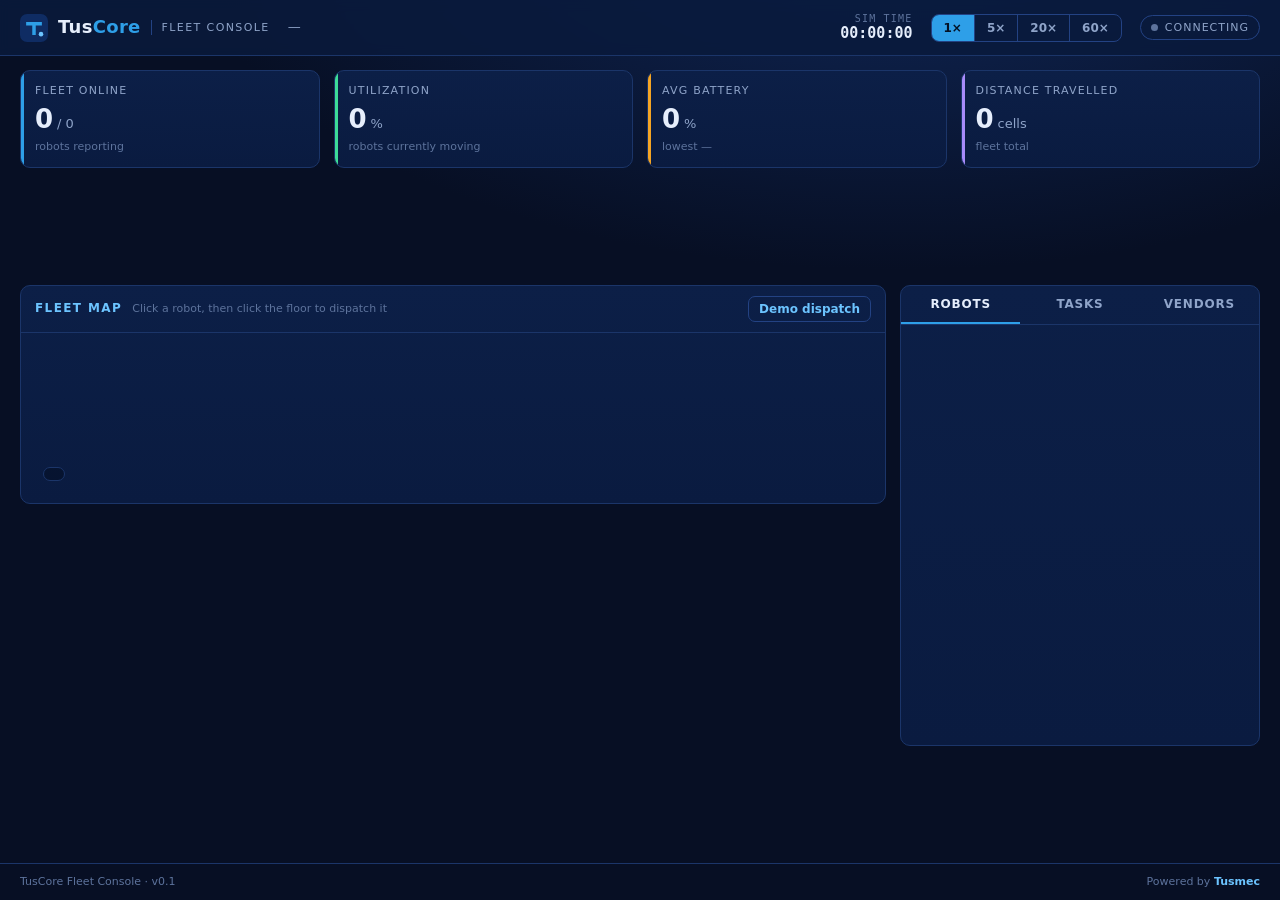
==== frontend/index.html @ b46011aa "Phase 1: grid sim, A* planner, FastAPI backend, TusCore Fleet Console" ====
<!doctype html>
<html lang="en">
<head>
<meta charset="utf-8">
<meta name="viewport" content="width=device-width, initial-scale=1">
<title>TusCore Fleet Console</title>
<style>
:root{
  --bg:#070f24; --navy:#0A1A3C; --s1:#0c1f47; --s2:#112a5c; --line:#1b3569; --line2:#234283;
  --cyan:#2E9FE8; --cyan2:#6cc4ff; --text:#e6eefc; --muted:#8fa4c9; --dim:#5d739c;
  --ok:#3ddc97; --warn:#f5a524; --bad:#ff5d6c;
}
*{box-sizing:border-box;margin:0}
html,body{height:100%}
body{background:radial-gradient(1200px 600px at 70% -10%,#10285a 0%,var(--bg) 60%);color:var(--text);
  font:13px/1.45 Inter,"Segoe UI",system-ui,sans-serif;display:flex;flex-direction:column;min-height:100vh}
.mono{font-family:ui-monospace,Consolas,monospace}
/* top bar */
header{flex:none;display:flex;align-items:center;gap:18px;padding:0 20px;height:56px;border-bottom:1px solid var(--line);background:rgba(10,26,60,.85);backdrop-filter:blur(6px)}
.brand{display:flex;align-items:center;gap:10px}
.brand svg{width:28px;height:28px}
.brand b{font-size:18px;letter-spacing:.3px;font-weight:800}.brand b i{font-style:normal;color:var(--cyan)}
.brand small{color:var(--muted);font-size:11px;letter-spacing:1.4px;text-transform:uppercase;padding-left:10px;border-left:1px solid var(--line2)}
.site{color:var(--muted)}.site b{color:var(--text);font-weight:600}
.spacer{flex:1}
.pill{display:flex;align-items:center;gap:7px;padding:4px 10px;border:1px solid var(--line2);border-radius:99px;font-size:11px;letter-spacing:1px;text-transform:uppercase;color:var(--muted)}
.pill .d{width:7px;height:7px;border-radius:50%;background:var(--dim)}
.pill.live{color:var(--ok);border-color:#1d6b4d}.pill.live .d{background:var(--ok);box-shadow:0 0 8px var(--ok);animation:pulse 1.6s infinite}
@keyframes pulse{50%{opacity:.35}}
.clock{font-variant-numeric:tabular-nums;font-size:15px;font-weight:600}
.clock{line-height:1.15}.clock small{display:block;color:var(--dim);font-size:10px;letter-spacing:1.2px;text-transform:uppercase;font-weight:500;text-align:right}
.seg{display:flex;border:1px solid var(--line2);border-radius:8px;overflow:hidden}
.seg button{background:transparent;color:var(--muted);border:0;padding:6px 12px;font-weight:600;font-size:12px;font-family:inherit;cursor:pointer;border-right:1px solid var(--line2)}
.seg button:last-child{border:0}.seg button.on{background:var(--cyan);color:#041225}
.seg button:hover:not(.on){color:var(--text);background:var(--s2)}
/* layout */
.page{flex:1;display:grid;grid-template-columns:minmax(0,1fr) 360px;gap:14px;padding:14px 20px;align-items:start}
.kpis{grid-column:1/-1;display:grid;grid-template-columns:repeat(4,1fr);gap:14px}
.kpi{background:linear-gradient(180deg,var(--s1),#0a1b40);border:1px solid var(--line);border-radius:10px;padding:12px 14px;position:relative;overflow:hidden}
.kpi::before{content:"";position:absolute;left:0;top:0;bottom:0;width:3px;background:var(--c,var(--cyan))}
.kpi label{display:block;color:var(--muted);font-size:11px;letter-spacing:1.2px;text-transform:uppercase}
.kpi .v{font-size:26px;font-weight:700;margin-top:2px;font-variant-numeric:tabular-nums}
.kpi .v small{font-size:13px;color:var(--muted);font-weight:500;margin-left:4px}
.kpi .sub{color:var(--dim);font-size:11px}
.card{background:linear-gradient(180deg,var(--s1),#0a1b40);border:1px solid var(--line);border-radius:10px}
.card>.hd{display:flex;align-items:center;gap:10px;padding:10px 14px;border-bottom:1px solid var(--line)}
.card>.hd h2{font-size:12px;letter-spacing:1.4px;text-transform:uppercase;color:var(--cyan2);font-weight:700}
.card>.hd .hint{color:var(--dim);font-size:11px}
.btn{background:transparent;color:var(--cyan2);border:1px solid var(--line2);border-radius:7px;padding:5px 10px;font-weight:600;font-size:12px;font-family:inherit;cursor:pointer}
.btn:hover{background:var(--s2);border-color:var(--cyan)}
#mapwrap{position:relative;padding:10px}
canvas{display:block;margin:0 auto;border-radius:6px;cursor:crosshair}
#tip{position:absolute;pointer-events:none;background:#06122d;border:1px solid var(--line2);border-radius:6px;padding:6px 9px;font-size:12px;display:none;z-index:5;white-space:nowrap}
.legend{position:absolute;left:22px;bottom:22px;display:flex;gap:14px;background:rgba(6,18,45,.82);border:1px solid var(--line);border-radius:8px;padding:6px 10px;font-size:11px;color:var(--muted)}
.legend span{display:flex;align-items:center;gap:6px}.legend i{width:9px;height:9px;border-radius:50%}
/* side */
.tabs{display:flex;border-bottom:1px solid var(--line)}
.tabs button{flex:1;background:none;border:0;color:var(--muted);padding:11px 0;font-weight:600;font-size:12px;font-family:inherit;letter-spacing:.8px;text-transform:uppercase;cursor:pointer;border-bottom:2px solid transparent}
.tabs button.on{color:var(--text);border-color:var(--cyan)}
.panel{padding:12px;max-height:calc(100vh - 290px);min-height:420px;overflow:auto}
.rob{display:flex;align-items:center;gap:10px;padding:8px;border-radius:8px;cursor:pointer;border:1px solid transparent}
.rob:hover{background:var(--s2)}.rob.sel{background:var(--s2);border-color:var(--cyan)}
.rob .ic{width:26px;height:26px;border-radius:7px;display:grid;place-items:center;flex:none}
.rob .nm{font-weight:600;font-size:12.5px}.rob .meta{color:var(--dim);font-size:11px}
.rob .r{margin-left:auto;text-align:right;min-width:70px}
.chip{display:inline-block;padding:1px 7px;border-radius:99px;font-size:10px;letter-spacing:.8px;text-transform:uppercase;font-weight:700}
.chip.idle{background:#16315f;color:var(--muted)}.chip.moving{background:#0f4a6e;color:var(--cyan2)}
.chip.charging{background:#14503a;color:var(--ok)}.chip.fault{background:#5a1c27;color:var(--bad)}
.bat{height:4px;background:#091630;border-radius:3px;margin-top:5px;overflow:hidden}.bat i{display:block;height:100%}
.grp{color:var(--dim);font-size:10.5px;letter-spacing:1.4px;text-transform:uppercase;margin:12px 4px 4px}
.detail{background:#08183a;border:1px solid var(--line2);border-radius:9px;padding:12px;margin-bottom:10px}
.detail h3{font-size:15px;display:flex;align-items:center;gap:8px}
.kv{display:flex;justify-content:space-between;padding:4px 0;border-bottom:1px dashed var(--line)}.kv:last-child{border:0}
.kv b{color:var(--muted);font-weight:500}
.vend{padding:12px;border:1px solid var(--line);border-radius:9px;margin-bottom:10px;background:#08183a}
.vend .top{display:flex;align-items:center;gap:10px}.vend .top b{font-size:13.5px}
.on-dot{margin-left:auto;display:flex;align-items:center;gap:6px;color:var(--ok);font-size:11px;text-transform:uppercase;letter-spacing:.8px}
.on-dot i{width:7px;height:7px;border-radius:50%;background:var(--ok);box-shadow:0 0 7px var(--ok)}
.empty{text-align:center;color:var(--muted);padding:44px 16px}
.empty b{display:block;color:var(--text);font-size:14px;margin-bottom:6px}
.badge{font-size:10px;border:1px solid var(--line2);border-radius:5px;padding:1px 6px;color:var(--cyan2);letter-spacing:.8px}
footer{display:flex;justify-content:space-between;padding:10px 20px;color:var(--dim);font-size:11px;border-top:1px solid var(--line)}
footer b{color:var(--cyan2);font-weight:600}
@media(max-width:1100px){.page{grid-template-columns:1fr}.kpis{grid-template-columns:repeat(2,1fr)}.panel{max-height:none}}
</style>
</head>
<body>
<header>
  <div class="brand">
    <svg viewBox="0 0 32 32"><rect width="32" height="32" rx="8" fill="#0f2c63"/><path d="M7 9h18v4h-7v11h-4V13H7z" fill="#2E9FE8"/><circle cx="24" cy="23" r="2.6" fill="#6cc4ff"/></svg>
    <b>Tus<i>Core</i></b><small>Fleet Console</small>
  </div>
  <div class="site" id="site">—</div>
  <div class="spacer"></div>
  <div class="clock mono"><small>Sim time</small><span id="clock">00:00:00</span></div>
  <div class="seg" id="speed"><button data-s="1" class="on">1×</button><button data-s="5">5×</button><button data-s="20">20×</button><button data-s="60">60×</button></div>
  <div class="pill" id="live"><span class="d"></span><span id="livetxt">Connecting</span></div>
</header>

<div class="page">
  <div class="kpis">
    <div class="kpi"><label>Fleet online</label><div class="v" id="k_online">0<small>/ 0</small></div><div class="sub">robots reporting</div></div>
    <div class="kpi" style="--c:var(--ok)"><label>Utilization</label><div class="v" id="k_util">0<small>%</small></div><div class="sub">robots currently moving</div></div>
    <div class="kpi" style="--c:var(--warn)"><label>Avg battery</label><div class="v" id="k_bat">0<small>%</small></div><div class="sub" id="k_batsub">lowest —</div></div>
    <div class="kpi" style="--c:#a78bfa"><label>Distance travelled</label><div class="v" id="k_dist">0<small>cells</small></div><div class="sub">fleet total</div></div>
  </div>

  <div class="card">
    <div class="hd"><h2>Fleet map</h2><span class="hint" id="hint">Click a robot, then click the floor to dispatch it</span><span class="spacer"></span>
      <button class="btn" id="randBtn">Demo dispatch</button></div>
    <div id="mapwrap"><canvas id="map"></canvas><div id="tip"></div><div class="legend" id="legend"></div></div>
  </div>

  <div class="card" style="overflow:hidden">
    <div class="tabs" id="tabs"><button data-t="robots" class="on">Robots</button><button data-t="tasks">Tasks</button><button data-t="vendors">Vendors</button></div>
    <div class="panel" id="panel"></div>
  </div>
</div>
<footer><span>TusCore Fleet Console · v0.1</span><span>Powered by <b>Tusmec</b></span></footer>

<script>
let MAP=null,SNAP=null,sel=null,hover=null,tab='robots',cell=16,dpr=1;
const disp={};                       // smoothed display positions
const $=id=>document.getElementById(id);
const cv=$('map'),ctx=cv.getContext('2d');
let floor=document.createElement('canvas');

const GLYPH={ // small icon per robot type (used in lists)
  tote_amr:'<svg width="16" height="16" viewBox="0 0 16 16"><rect x="3" y="5" width="10" height="7" rx="1.5" fill="none" stroke="#fff" stroke-width="1.5"/><path d="M3 8h10" stroke="#fff"/></svg>',
  scissor_lift:'<svg width="16" height="16" viewBox="0 0 16 16"><path d="M3 13h10M4 11l8-5M12 11L4 6M3 4h10" stroke="#fff" stroke-width="1.4" fill="none"/></svg>',
  pallet_stacker:'<svg width="16" height="16" viewBox="0 0 16 16"><path d="M2 12h12M4 12V6h5v6M11 12V9" stroke="#fff" stroke-width="1.5" fill="none"/></svg>',
  drone:'<svg width="16" height="16" viewBox="0 0 16 16"><circle cx="8" cy="8" r="2" fill="#fff"/><path d="M3 3l3 3M13 3l-3 3M3 13l3-3M13 13l-3-3" stroke="#fff" stroke-width="1.4"/></svg>'
};
const stateColor=s=>({idle:'#8fa4c9',moving:'#6cc4ff',charging:'#3ddc97',fault:'#ff5d6c'}[s]);
const batColor=b=>b>40?'#3ddc97':b>20?'#f5a524':'#ff5d6c';
const fmtT=t=>{t=Math.floor(t);const h=String(Math.floor(t/3600)).padStart(2,'0'),m=String(Math.floor(t%3600/60)).padStart(2,'0'),s=String(t%60).padStart(2,'0');return`${h}:${m}:${s}`};

async function init(){
  MAP=await (await fetch('/api/map')).json();
  $('site').innerHTML='Site · <b>'+MAP.name+'</b> · '+MAP.width+'×'+MAP.height+' cells';
  $('legend').innerHTML=Object.values(MAP.types).map(t=>`<span><i style="background:${t.color}"></i>${t.label}</span>`).join('');
  resize(); window.addEventListener('resize',resize); connect(); renderPanel(); requestAnimationFrame(frame);
}
function connect(){
  const ws=new WebSocket((location.protocol==='https:'?'wss://':'ws://')+location.host+'/ws');
  ws.onopen=()=>{$('live').classList.add('live');$('livetxt').textContent='Live'};
  ws.onclose=()=>{$('live').classList.remove('live');$('livetxt').textContent='Reconnecting';setTimeout(connect,1000)};
  ws.onmessage=e=>{SNAP=JSON.parse(e.data);onSnap()};
}

/* ---------- static floor layer (drawn once per resize) ---------- */
function resize(){
  const w=$('mapwrap').clientWidth-20; dpr=window.devicePixelRatio||1;
  cell=Math.min(w/MAP.width,Math.max(11,(window.innerHeight-250)/MAP.height)); const w2=cell*MAP.width,h=cell*MAP.height;
  for(const c of [cv,floor]){c.width=Math.round(w2*dpr);c.height=Math.round(h*dpr)}
  cv.style.width=w2+'px';cv.style.height=h+'px';
  drawFloor();
}
function rr(g,x,y,w,h,r){g.beginPath();g.roundRect?g.roundRect(x,y,w,h,r):g.rect(x,y,w,h)}
function drawFloor(){
  const g=floor.getContext('2d'); g.setTransform(dpr,0,0,dpr,0,0); const W=MAP.width*cell,H=MAP.height*cell;
  const bg=g.createLinearGradient(0,0,0,H); bg.addColorStop(0,'#0a1a3c'); bg.addColorStop(1,'#08132e');
  g.fillStyle=bg; g.fillRect(0,0,W,H);
  // grid (every cell faint, every 5 stronger)
  g.lineWidth=1;
  for(let x=0;x<=MAP.width;x++){g.strokeStyle=x%5?'rgba(120,160,255,.045)':'rgba(120,160,255,.11)';g.beginPath();g.moveTo(x*cell,0);g.lineTo(x*cell,H);g.stroke()}
  for(let y=0;y<=MAP.height;y++){g.strokeStyle=y%5?'rgba(120,160,255,.045)':'rgba(120,160,255,.11)';g.beginPath();g.moveTo(0,y*cell);g.lineTo(W,y*cell);g.stroke()}
  // zones
  const names={pallet_area:'PALLET AREA',packing_1:'PACKING 1',packing_2:'PACKING 2',loading_dock:'LOADING DOCK',charging_area:'CHARGING'};
  for(const [k,z] of Object.entries(MAP.zones)){
    g.fillStyle=z.color+'33'; rr(g,z.x*cell,z.y*cell,z.w*cell,z.h*cell,6); g.fill();
    g.setLineDash([5,4]); g.strokeStyle=z.color+'cc'; g.lineWidth=1.2; g.stroke(); g.setLineDash([]);
    g.font=`700 ${Math.max(9,cell*.52)}px Inter,Segoe UI,sans-serif`; g.fillStyle='#c7d8f5'; g.textBaseline='top';
    g.fillText(names[k]||k.toUpperCase(),z.x*cell+7,z.y*cell+6);
    if(k==='charging_area'){ // charger bays
      g.fillStyle='#2E9FE8'; for(let x=z.x+1;x<z.x+z.w-1;x+=2){rr(g,x*cell+cell*.25,(z.y+z.h-1)*cell+cell*.3,cell*.5,cell*.4,2);g.fill()}
    }
  }
  // shelves as rack bays
  const rows=[...MAP.shelves].sort((a,b)=>a.y-b.y);
  rows.forEach((s,i)=>{
    const x=s.x*cell,y=s.y*cell,w=s.w*cell,h=s.h*cell;
    g.fillStyle='#16295a'; rr(g,x,y,w,h,4); g.fill(); g.strokeStyle='#2a4a93'; g.lineWidth=1; g.stroke();
    g.strokeStyle='rgba(120,170,255,.28)';
    for(let bx=s.x+2;bx<s.x+s.w;bx+=2){g.beginPath();g.moveTo(bx*cell,y+2);g.lineTo(bx*cell,y+h-2);g.stroke()}
    g.fillStyle='rgba(140,190,255,.08)'; g.fillRect(x+2,y+2,w-4,h/2-2);
    g.font=`700 ${Math.max(9,cell*.5)}px Inter,sans-serif`; g.fillStyle='#6f8fc9'; g.textBaseline='middle'; g.textAlign='right';
    g.fillText('A'+(i+1),x-6,y+h/2); g.textAlign='left';
  });
}

/* ---------- robot drawing ---------- */
function drawRobot(r,p){
  const t=MAP.types[r.type],cx=(p.x+.5)*cell,cy=(p.y+.5)*cell,R=Math.max(6,cell*.46);
  ctx.save();
  // soft glow
  const gl=ctx.createRadialGradient(cx,cy,R*.4,cx,cy,R*2.2); gl.addColorStop(0,t.color+'55'); gl.addColorStop(1,t.color+'00');
  ctx.fillStyle=gl; ctx.beginPath(); ctx.arc(cx,cy,R*2.2,0,7); ctx.fill();
  // body
  ctx.fillStyle=t.color; ctx.strokeStyle='#04101f'; ctx.lineWidth=1.5;
  if(t.shape==='circle'){ctx.beginPath();ctx.arc(cx,cy,R,0,7);ctx.fill();ctx.stroke()}
  else if(t.shape==='square'){rr(ctx,cx-R,cy-R,R*2,R*2,R*.35);ctx.fill();ctx.stroke()}
  else if(t.shape==='triangle'){ctx.beginPath();ctx.moveTo(cx,cy-R*1.1);ctx.lineTo(cx+R*1.05,cy+R*.9);ctx.lineTo(cx-R*1.05,cy+R*.9);ctx.closePath();ctx.fill();ctx.stroke()}
  else{ // drone: body + 4 rotors
    ctx.beginPath();ctx.arc(cx,cy,R*.55,0,7);ctx.fill();ctx.stroke();
    for(const [dx,dy] of [[-1,-1],[1,-1],[-1,1],[1,1]]){ctx.beginPath();ctx.arc(cx+dx*R*.95,cy+dy*R*.95,R*.38,0,7);ctx.fillStyle=t.color+'aa';ctx.fill();ctx.stroke()}
  }
  // inner mark
  ctx.fillStyle='rgba(4,16,31,.75)'; ctx.beginPath(); ctx.arc(cx,cy,R*.22,0,7); ctx.fill();
  // battery ring
  ctx.lineWidth=2.2; ctx.strokeStyle='rgba(255,255,255,.14)'; ctx.beginPath(); ctx.arc(cx,cy,R+4,0,7); ctx.stroke();
  ctx.strokeStyle=batColor(r.battery); ctx.beginPath(); ctx.arc(cx,cy,R+4,-Math.PI/2,-Math.PI/2+Math.PI*2*r.battery/100); ctx.stroke();
  if(r.id===sel||r.id===hover){ctx.strokeStyle='#fff';ctx.lineWidth=1.6;ctx.beginPath();ctx.arc(cx,cy,R+9,0,7);ctx.stroke()}
  ctx.restore();
}
function drawPath(r,p,color,strong){
  if(!r.path||!r.path.length) return;
  ctx.save(); ctx.strokeStyle=color; ctx.globalAlpha=strong?.9:.28; ctx.lineWidth=strong?2.2:1.2; ctx.setLineDash(strong?[6,5]:[3,5]);
  ctx.beginPath(); ctx.moveTo((p.x+.5)*cell,(p.y+.5)*cell);
  for(const c of r.path) ctx.lineTo((c[0]+.5)*cell,(c[1]+.5)*cell); ctx.stroke(); ctx.setLineDash([]);
  if(r.target){const x=(r.target[0]+.5)*cell,y=(r.target[1]+.5)*cell;ctx.globalAlpha=1;ctx.fillStyle=color;ctx.beginPath();ctx.moveTo(x,y-cell*.5);ctx.lineTo(x+cell*.4,y);ctx.lineTo(x,y+cell*.5);ctx.lineTo(x-cell*.4,y);ctx.closePath();ctx.fill()}
  ctx.restore();
}
function frame(){
  requestAnimationFrame(frame); if(!MAP) return;
  ctx.setTransform(1,0,0,1,0,0); ctx.drawImage(floor,0,0); ctx.setTransform(dpr,0,0,dpr,0,0);
  if(!SNAP) return;
  for(const r of SNAP.robots){ // ease towards the latest server position
    const d=disp[r.id]||(disp[r.id]={x:r.x,y:r.y}); d.x+=(r.x-d.x)*.35; d.y+=(r.y-d.y)*.35;
  }
  for(const r of SNAP.robots) drawPath(r,disp[r.id],MAP.types[r.type].color,r.id===sel);
  // draw flying robots last so they appear above ground traffic
  const order=[...SNAP.robots].sort((a,b)=>MAP.types[a.type].flying-MAP.types[b.type].flying);
  for(const r of order) drawRobot(r,disp[r.id]);
}

/* ---------- side panel + KPIs ---------- */
function onSnap(){
  const R=SNAP.robots, n=R.length, mv=R.filter(r=>r.state==='moving').length;
  const on=R.filter(r=>r.state!=='fault').length, avg=R.reduce((a,r)=>a+r.battery,0)/n, low=R.reduce((a,r)=>r.battery<a.battery?r:a,R[0]);
  $('clock').textContent=fmtT(SNAP.t);
  $('k_online').innerHTML=`${on}<small>/ ${n}</small>`;
  $('k_util').innerHTML=`${Math.round(mv/n*100)}<small>%</small>`;
  $('k_bat').innerHTML=`${avg.toFixed(1)}<small>%</small>`; $('k_batsub').textContent=`lowest ${low.id} · ${low.battery}%`;
  $('k_dist').innerHTML=`${Math.round(R.reduce((a,r)=>a+r.dist,0))}<small>cells</small>`;
  document.querySelectorAll('#speed button').forEach(b=>b.classList.toggle('on',+b.dataset.s===SNAP.scale));
  if(tab==='robots'||tab==='vendors') renderPanel();
}
function rowHTML(r){
  const t=MAP.types[r.type];
  return `<div class="rob ${r.id===sel?'sel':''}" data-id="${r.id}">
    <div class="ic" style="background:${t.color}">${GLYPH[r.type]}</div>
    <div><div class="nm">${r.id.replace(/_/g,' ')}</div><div class="meta">${t.vendor} · ${t.interface}</div></div>
    <div class="r"><span class="chip ${r.state}">${r.state}</span><div class="bat"><i style="width:${r.battery}%;background:${batColor(r.battery)}"></i></div></div></div>`;
}
function renderPanel(){
  const P=$('panel'); if(!MAP) return;
  if(tab==='robots'){
    if(!SNAP){P.innerHTML='<div class="empty">Waiting for fleet…</div>';return}
    let h=''; const r=SNAP.robots.find(x=>x.id===sel);
    if(r){const t=MAP.types[r.type];
      h+=`<div class="detail"><h3><span class="ic" style="background:${t.color};width:24px;height:24px;border-radius:7px;display:grid;place-items:center">${GLYPH[r.type]}</span>${r.id.replace(/_/g,' ')}</h3>
      <div style="height:8px"></div>
      <div class="kv"><b>Type</b><span>${t.label}</span></div><div class="kv"><b>Vendor</b><span>${t.vendor}</span></div>
      <div class="kv"><b>Interface</b><span class="mono">${t.interface}</span></div><div class="kv"><b>Speed</b><span>${t.speed} cells/s</span></div>
      <div class="kv"><b>State</b><span class="chip ${r.state}">${r.state}</span></div>
      <div class="kv"><b>Position</b><span class="mono">${Math.round(r.x)}, ${Math.round(r.y)}</span></div>
      <div class="kv"><b>Target</b><span class="mono">${r.target?r.target.join(', '):'—'}</span></div>
      <div class="kv"><b>Remaining</b><span>${r.path_len} cells</span></div>
      <div class="kv"><b>Odometer</b><span>${r.dist} cells</span></div>
      <div class="kv"><b>Battery</b><span style="color:${batColor(r.battery)}">${r.battery}%</span></div>
      <div class="bat"><i style="width:${r.battery}%;background:${batColor(r.battery)}"></i></div></div>`}
    for(const [k,t] of Object.entries(MAP.types)){
      const list=SNAP.robots.filter(x=>x.type===k);
      h+=`<div class="grp">${t.label} · ${list.length}</div>`+list.map(rowHTML).join('');
    }
    P.innerHTML=h;
  } else if(tab==='vendors'){
    const by={}; for(const [k,t] of Object.entries(MAP.types)) by[k]=t;
    P.innerHTML=Object.entries(by).map(([k,t])=>{
      const n=SNAP?SNAP.robots.filter(r=>r.type===k).length:0, mv=SNAP?SNAP.robots.filter(r=>r.type===k&&r.state==='moving').length:0;
      return `<div class="vend"><div class="top"><span style="width:10px;height:10px;border-radius:50%;background:${t.color}"></span><b>${t.vendor}</b><span class="on-dot"><i></i>Online</span></div>
      <div class="kv" style="margin-top:8px"><b>Fleet</b><span>${t.label}</span></div>
      <div class="kv"><b>Protocol</b><span class="mono">${t.interface}</span></div>
      <div class="kv"><b>Robots</b><span>${n} (${mv} active)</span></div>
      <div class="kv"><b>Adapter</b><span class="badge">SIMULATED</span></div></div>`}).join('')+
      `<div class="hint" style="color:var(--dim);font-size:11px;padding:2px 4px">Real vendor adapters are added in Phase 3. All four vendors currently run under one TusCore core.</div>`;
  } else {
    P.innerHTML=`<div class="empty"><b>No orders yet</b>The order generator, task queue and manual order form arrive in Phase 2.</div>`;
  }
}
$('panel').addEventListener('click',e=>{const el=e.target.closest('.rob'); if(el){sel=sel===el.dataset.id?null:el.dataset.id;renderPanel()}});
$('tabs').addEventListener('click',e=>{const b=e.target.closest('button'); if(!b)return; tab=b.dataset.t; document.querySelectorAll('#tabs button').forEach(x=>x.classList.toggle('on',x===b)); renderPanel()});
$('speed').addEventListener('click',e=>{const b=e.target.closest('button'); if(b) fetch('/api/sim/speed',{method:'POST',headers:{'Content-Type':'application/json'},body:JSON.stringify({scale:+b.dataset.s})})});
$('randBtn').onclick=()=>fetch('/api/demo/random',{method:'POST'});

/* ---------- map interaction ---------- */
const pt=e=>{const r=cv.getBoundingClientRect();return{fx:(e.clientX-r.left)/cell,fy:(e.clientY-r.top)/cell,px:e.clientX-r.left,py:e.clientY-r.top}};
const pick=(fx,fy)=>SNAP&&SNAP.robots.find(r=>{const d=disp[r.id]||r;return Math.hypot(d.x+.5-fx,d.y+.5-fy)<.9});
cv.addEventListener('mousemove',e=>{
  const {fx,fy,px,py}=pt(e),h=pick(fx,fy); hover=h?h.id:null; const tip=$('tip');
  if(h){const t=MAP.types[h.type];tip.style.display='block';tip.style.left=px+24+'px';tip.style.top=py+10+'px';
    tip.innerHTML=`<b>${h.id.replace(/_/g,' ')}</b> · ${h.state}<br><span style="color:var(--muted)">${t.vendor} · battery ${h.battery}%</span>`}
  else tip.style.display='none';
});
cv.addEventListener('mouseleave',()=>{hover=null;$('tip').style.display='none'});
cv.addEventListener('click',async e=>{
  if(!SNAP) return; const {fx,fy}=pt(e),h=pick(fx,fy);
  if(h){sel=h.id;renderPanel();return}
  const x=Math.floor(fx),y=Math.floor(fy); let id=sel;
  if(!id){let best=1e9;for(const r of SNAP.robots){if(r.state!=='idle'||MAP.types[r.type].flying)continue;const d=Math.hypot(r.x-x,r.y-y);if(d<best){best=d;id=r.id}}}
  if(!id) return;
  await fetch(`/api/robots/${id}/goto`,{method:'POST',headers:{'Content-Type':'application/json'},body:JSON.stringify({x,y})});
});
init();
</script>
</body>
</html>
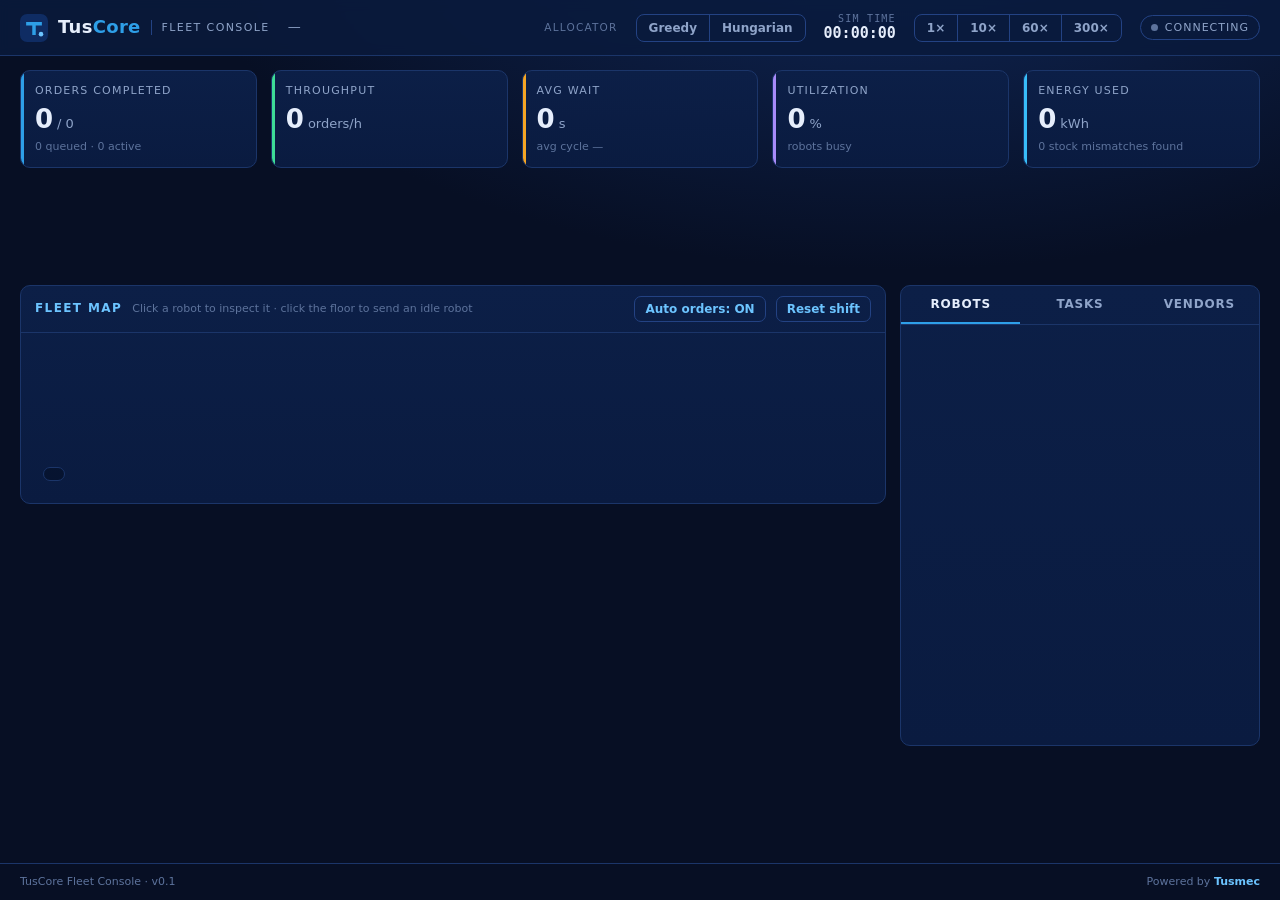
==== commit 542f7815: "Phase 2: orders, allocation (greedy/Hungarian), handoff, charging, console" ====
--- a/frontend/index.html
+++ b/frontend/index.html
@@ -35,7 +35,7 @@
 .seg button:hover:not(.on){color:var(--text);background:var(--s2)}
 /* layout */
 .page{flex:1;display:grid;grid-template-columns:minmax(0,1fr) 360px;gap:14px;padding:14px 20px;align-items:start}
-.kpis{grid-column:1/-1;display:grid;grid-template-columns:repeat(4,1fr);gap:14px}
+.kpis{grid-column:1/-1;display:grid;grid-template-columns:repeat(5,1fr);gap:14px}
 .kpi{background:linear-gradient(180deg,var(--s1),#0a1b40);border:1px solid var(--line);border-radius:10px;padding:12px 14px;position:relative;overflow:hidden}
 .kpi::before{content:"";position:absolute;left:0;top:0;bottom:0;width:3px;background:var(--c,var(--cyan))}
 .kpi label{display:block;color:var(--muted);font-size:11px;letter-spacing:1.2px;text-transform:uppercase}
@@ -81,6 +81,19 @@
 .badge{font-size:10px;border:1px solid var(--line2);border-radius:5px;padding:1px 6px;color:var(--cyan2);letter-spacing:.8px}
 footer{display:flex;justify-content:space-between;padding:10px 20px;color:var(--dim);font-size:11px;border-top:1px solid var(--line)}
 footer b{color:var(--cyan2);font-weight:600}
+.chip.working{background:#5a4310;color:#f5c76a}.chip.waiting{background:#3f2a63;color:#c9a7ff}
+.chip.to_charge{background:#14503a;color:var(--ok)}.chip.queued{background:#16315f;color:var(--muted)}
+.chip.in_progress{background:#0f4a6e;color:var(--cyan2)}.chip.done{background:#14503a;color:var(--ok)}
+.sublabel{color:var(--dim);font-size:10.5px;letter-spacing:1.2px;text-transform:uppercase}
+.tsum{display:flex;gap:8px;margin-bottom:10px}.tsum div{flex:1;background:#08183a;border:1px solid var(--line);border-radius:8px;padding:8px 10px}
+.tsum b{display:block;font-size:20px;font-variant-numeric:tabular-nums}.tsum span{color:var(--muted);font-size:10.5px;letter-spacing:1px;text-transform:uppercase}
+.oform{display:grid;grid-template-columns:1fr 1fr;gap:8px;background:#08183a;border:1px solid var(--line2);border-radius:9px;padding:10px;margin-bottom:12px}
+.oform select,.oform input{background:#06122d;color:var(--text);border:1px solid var(--line2);border-radius:6px;padding:7px 8px;font:inherit;width:100%}
+.oform .full{grid-column:1/-1}.oform button{background:var(--cyan);color:#041225;border:0;border-radius:7px;padding:8px;font-weight:700;cursor:pointer}
+.oform button:hover{background:var(--cyan2)}
+.oform label{display:block;color:var(--dim);font-size:10.5px;letter-spacing:1px;text-transform:uppercase;margin-bottom:3px}
+.trow{display:flex;align-items:center;gap:10px;padding:8px;border-bottom:1px solid var(--line)}
+.trow .kd{width:8px;align-self:stretch;border-radius:4px;flex:none}
 @media(max-width:1100px){.page{grid-template-columns:1fr}.kpis{grid-template-columns:repeat(2,1fr)}.panel{max-height:none}}
 </style>
 </head>
@@ -92,22 +105,24 @@
   </div>
   <div class="site" id="site">—</div>
   <div class="spacer"></div>
-  <div class="clock mono"><small>Sim time</small><span id="clock">00:00:00</span></div>
-  <div class="seg" id="speed"><button data-s="1" class="on">1×</button><button data-s="5">5×</button><button data-s="20">20×</button><button data-s="60">60×</button></div>
+  <span class="sublabel">Allocator</span><div class="seg" id="alloc"><button data-a="greedy">Greedy</button><button data-a="hungarian">Hungarian</button></div>
+  <div class="clock mono"><small id="shiftlbl">Sim time</small><span id="clock">00:00:00</span></div>
+  <div class="seg" id="speed"><button data-s="1">1×</button><button data-s="10">10×</button><button data-s="60">60×</button><button data-s="300">300×</button></div>
   <div class="pill" id="live"><span class="d"></span><span id="livetxt">Connecting</span></div>
 </header>
 
 <div class="page">
   <div class="kpis">
-    <div class="kpi"><label>Fleet online</label><div class="v" id="k_online">0<small>/ 0</small></div><div class="sub">robots reporting</div></div>
-    <div class="kpi" style="--c:var(--ok)"><label>Utilization</label><div class="v" id="k_util">0<small>%</small></div><div class="sub">robots currently moving</div></div>
-    <div class="kpi" style="--c:var(--warn)"><label>Avg battery</label><div class="v" id="k_bat">0<small>%</small></div><div class="sub" id="k_batsub">lowest —</div></div>
-    <div class="kpi" style="--c:#a78bfa"><label>Distance travelled</label><div class="v" id="k_dist">0<small>cells</small></div><div class="sub">fleet total</div></div>
+    <div class="kpi"><label>Orders completed</label><div class="v" id="k_done">0<small>/ 0</small></div><div class="sub" id="k_donesub">0 queued · 0 active</div></div>
+    <div class="kpi" style="--c:var(--ok)"><label>Throughput</label><div class="v" id="k_oph">0<small>orders/h</small></div><div class="sub" id="k_ophsub">&nbsp;</div></div>
+    <div class="kpi" style="--c:var(--warn)"><label>Avg wait</label><div class="v" id="k_wait">0<small>s</small></div><div class="sub" id="k_waitsub">avg cycle —</div></div>
+    <div class="kpi" style="--c:#a78bfa"><label>Utilization</label><div class="v" id="k_util">0<small>%</small></div><div class="sub" id="k_utilsub">robots busy</div></div>
+    <div class="kpi" style="--c:#38bdf8"><label>Energy used</label><div class="v" id="k_en">0<small>kWh</small></div><div class="sub" id="k_ensub">0 stock mismatches found</div></div>
   </div>
 
   <div class="card">
-    <div class="hd"><h2>Fleet map</h2><span class="hint" id="hint">Click a robot, then click the floor to dispatch it</span><span class="spacer"></span>
-      <button class="btn" id="randBtn">Demo dispatch</button></div>
+    <div class="hd"><h2>Fleet map</h2><span class="hint" id="hint">Click a robot to inspect it · click the floor to send an idle robot</span><span class="spacer"></span>
+      <button class="btn" id="autoBtn">Auto orders: ON</button><button class="btn" id="resetBtn">Reset shift</button></div>
     <div id="mapwrap"><canvas id="map"></canvas><div id="tip"></div><div class="legend" id="legend"></div></div>
   </div>
 
@@ -172,10 +187,8 @@
     g.setLineDash([5,4]); g.strokeStyle=z.color+'cc'; g.lineWidth=1.2; g.stroke(); g.setLineDash([]);
     g.font=`700 ${Math.max(9,cell*.52)}px Inter,Segoe UI,sans-serif`; g.fillStyle='#c7d8f5'; g.textBaseline='top';
     g.fillText(names[k]||k.toUpperCase(),z.x*cell+7,z.y*cell+6);
-    if(k==='charging_area'){ // charger bays
-      g.fillStyle='#2E9FE8'; for(let x=z.x+1;x<z.x+z.w-1;x+=2){rr(g,x*cell+cell*.25,(z.y+z.h-1)*cell+cell*.3,cell*.5,cell*.4,2);g.fill()}
-    }
-  }
+  }
+  for(const c of (MAP.chargers||[])){g.fillStyle='#2E9FE8';rr(g,c[0]*cell+cell*.15,c[1]*cell+cell*.72,cell*.7,cell*.2,2);g.fill()}
   // shelves as rack bays
   const rows=[...MAP.shelves].sort((a,b)=>a.y-b.y);
   rows.forEach((s,i)=>{
@@ -221,6 +234,15 @@
   if(r.target){const x=(r.target[0]+.5)*cell,y=(r.target[1]+.5)*cell;ctx.globalAlpha=1;ctx.fillStyle=color;ctx.beginPath();ctx.moveTo(x,y-cell*.5);ctx.lineTo(x+cell*.4,y);ctx.lineTo(x,y+cell*.5);ctx.lineTo(x-cell*.4,y);ctx.closePath();ctx.fill()}
   ctx.restore();
 }
+const KC={box_pick:'#2E9FE8',high_pick:'#f5a524',pallet_move:'#e5484d',inventory_scan:'#46a758'},KL={box_pick:'B',high_pick:'H',pallet_move:'P',inventory_scan:'S'};
+function drawTasks(){
+  for(const t of SNAP.tasks){
+    if(t.status!=='queued') continue;
+    const x=(t.pickup[0]+.5)*cell,y=(t.pickup[1]+.5)*cell,R=Math.max(5,cell*.32);
+    ctx.fillStyle=KC[t.kind]+'33';ctx.strokeStyle=KC[t.kind];ctx.lineWidth=1.3;rr(ctx,x-R,y-R,R*2,R*2,3);ctx.fill();ctx.stroke();
+    ctx.fillStyle=KC[t.kind];ctx.font=`700 ${Math.max(8,cell*.42)}px Inter,sans-serif`;ctx.textAlign='center';ctx.textBaseline='middle';ctx.fillText(KL[t.kind],x,y+.5);ctx.textAlign='left';
+  }
+}
 function frame(){
   requestAnimationFrame(frame); if(!MAP) return;
   ctx.setTransform(1,0,0,1,0,0); ctx.drawImage(floor,0,0); ctx.setTransform(dpr,0,0,dpr,0,0);
@@ -228,6 +250,7 @@
   for(const r of SNAP.robots){ // ease towards the latest server position
     const d=disp[r.id]||(disp[r.id]={x:r.x,y:r.y}); d.x+=(r.x-d.x)*.35; d.y+=(r.y-d.y)*.35;
   }
+  drawTasks();
   for(const r of SNAP.robots) drawPath(r,disp[r.id],MAP.types[r.type].color,r.id===sel);
   // draw flying robots last so they appear above ground traffic
   const order=[...SNAP.robots].sort((a,b)=>MAP.types[a.type].flying-MAP.types[b.type].flying);
@@ -235,22 +258,31 @@
 }
 
 /* ---------- side panel + KPIs ---------- */
+function fmtDur(x){x=Math.round(x);return x<60?x+'s':Math.floor(x/60)+'m '+String(x%60).padStart(2,'0')+'s'}
 function onSnap(){
-  const R=SNAP.robots, n=R.length, mv=R.filter(r=>r.state==='moving').length;
-  const on=R.filter(r=>r.state!=='fault').length, avg=R.reduce((a,r)=>a+r.battery,0)/n, low=R.reduce((a,r)=>r.battery<a.battery?r:a,R[0]);
+  const R=SNAP.robots,n=R.length,k=SNAP.kpis,on=R.filter(r=>r.state!=='fault').length;
   $('clock').textContent=fmtT(SNAP.t);
-  $('k_online').innerHTML=`${on}<small>/ ${n}</small>`;
-  $('k_util').innerHTML=`${Math.round(mv/n*100)}<small>%</small>`;
-  $('k_bat').innerHTML=`${avg.toFixed(1)}<small>%</small>`; $('k_batsub').textContent=`lowest ${low.id} · ${low.battery}%`;
-  $('k_dist').innerHTML=`${Math.round(R.reduce((a,r)=>a+r.dist,0))}<small>cells</small>`;
+  $('shiftlbl').textContent='Shift '+Math.min(100,Math.round(SNAP.t/SNAP.shift*100))+'%';
+  $('livetxt').textContent='Live · '+on+'/'+n;
+  $('k_done').innerHTML=`${k.completed}<small>/ ${k.created}</small>`;
+  $('k_donesub').textContent=`${k.queued} queued · ${k.active} active`;
+  $('k_oph').innerHTML=`${k.orders_per_hour}<small>orders/h</small>`;
+  $('k_ophsub').textContent=`B ${k.by_kind.box_pick} · H ${k.by_kind.high_pick} · P ${k.by_kind.pallet_move} · S ${k.by_kind.inventory_scan}`;
+  $('k_wait').innerHTML=`${Math.round(k.avg_wait)}<small>s</small>`;
+  $('k_waitsub').textContent='avg cycle '+fmtDur(k.avg_cycle);
+  $('k_util').innerHTML=`${Math.round(k.utilization)}<small>%</small>`;
+  $('k_en').innerHTML=`${k.energy_kwh}<small>kWh</small>`;
+  $('k_ensub').textContent=`${k.mismatches} stock mismatches found`;
   document.querySelectorAll('#speed button').forEach(b=>b.classList.toggle('on',+b.dataset.s===SNAP.scale));
-  if(tab==='robots'||tab==='vendors') renderPanel();
+  document.querySelectorAll('#alloc button').forEach(b=>b.classList.toggle('on',b.dataset.a===SNAP.allocator));
+  $('autoBtn').textContent='Auto orders: '+(SNAP.auto_orders?'ON':'OFF');
+  if(tab==='tasks') updateTasks(); else renderPanel();
 }
 function rowHTML(r){
   const t=MAP.types[r.type];
   return `<div class="rob ${r.id===sel?'sel':''}" data-id="${r.id}">
     <div class="ic" style="background:${t.color}">${GLYPH[r.type]}</div>
-    <div><div class="nm">${r.id.replace(/_/g,' ')}</div><div class="meta">${t.vendor} · ${t.interface}</div></div>
+    <div><div class="nm">${r.id.replace(/_/g,' ')}</div><div class="meta">${r.action?r.action:t.vendor+' · '+t.interface}</div></div>
     <div class="r"><span class="chip ${r.state}">${r.state}</span><div class="bat"><i style="width:${r.battery}%;background:${batColor(r.battery)}"></i></div></div></div>`;
 }
 function renderPanel(){
@@ -264,6 +296,8 @@
       <div class="kv"><b>Type</b><span>${t.label}</span></div><div class="kv"><b>Vendor</b><span>${t.vendor}</span></div>
       <div class="kv"><b>Interface</b><span class="mono">${t.interface}</span></div><div class="kv"><b>Speed</b><span>${t.speed} cells/s</span></div>
       <div class="kv"><b>State</b><span class="chip ${r.state}">${r.state}</span></div>
+      <div class="kv"><b>Task</b><span>${r.task?'#'+r.task:'—'}</span></div>
+      <div class="kv"><b>Action</b><span>${r.action||'—'}</span></div>
       <div class="kv"><b>Position</b><span class="mono">${Math.round(r.x)}, ${Math.round(r.y)}</span></div>
       <div class="kv"><b>Target</b><span class="mono">${r.target?r.target.join(', '):'—'}</span></div>
       <div class="kv"><b>Remaining</b><span>${r.path_len} cells</span></div>
@@ -285,14 +319,48 @@
       <div class="kv"><b>Robots</b><span>${n} (${mv} active)</span></div>
       <div class="kv"><b>Adapter</b><span class="badge">SIMULATED</span></div></div>`}).join('')+
       `<div class="hint" style="color:var(--dim);font-size:11px;padding:2px 4px">Real vendor adapters are added in Phase 3. All four vendors currently run under one TusCore core.</div>`;
-  } else {
-    P.innerHTML=`<div class="empty"><b>No orders yet</b>The order generator, task queue and manual order form arrive in Phase 2.</div>`;
-  }
+  } else { renderTasks(); }
+}
+const KN={box_pick:'Box pick',high_pick:'High-shelf pick (lift + tote)',pallet_move:'Pallet move',inventory_scan:'Inventory scan'};
+function renderTasks(){
+  const P=$('panel');
+  if(!$('tlist')){
+    const rows=MAP.shelves.slice().sort((a,b)=>a.y-b.y).map((s,i)=>`<option value="${i}">A${i+1}</option>`).join('');
+    P.innerHTML=`<div class="tsum" id="tsum"></div>
+    <form class="oform" id="oform">
+      <div class="full"><label>New order</label><select id="o_kind">${MAP.kinds.map(k=>`<option value="${k}">${KN[k]}</option>`).join('')}</select></div>
+      <div><label>Shelf row</label><select id="o_row"><option value="">Random</option>${rows}</select></div>
+      <div><label>Bay (1-30)</label><input id="o_bay" type="number" min="1" max="30" placeholder="Random"></div>
+      <div class="full"><button type="submit">Submit order</button></div>
+    </form><div id="tlist"></div>`;
+    const sync=()=>{const k=$('o_kind').value;$('o_row').disabled=k==='pallet_move';$('o_bay').disabled=!(k==='box_pick'||k==='high_pick')};
+    $('o_kind').onchange=sync; sync();
+    $('oform').onsubmit=async e=>{e.preventDefault();
+      const row=$('o_row').value,bay=$('o_bay').value;
+      await fetch('/api/orders',{method:'POST',headers:{'Content-Type':'application/json'},body:JSON.stringify({kind:$('o_kind').value,row:row===''||$('o_row').disabled?null:+row,bay:bay===''||$('o_bay').disabled?null:+bay-1})});};
+  }
+  updateTasks();
+}
+function updateTasks(){
+  if(!SNAP||!$('tlist')) return renderTasks();
+  const k=SNAP.kpis;
+  $('tsum').innerHTML=`<div><b>${k.queued}</b><span>Queued</span></div><div><b>${k.active}</b><span>Active</span></div><div><b>${k.completed}</b><span>Done</span></div>`;
+  const label={queued:'Queued',in_progress:'Active',done:'Done'};
+  const rows=[...SNAP.tasks.filter(t=>t.status==='in_progress'),...SNAP.tasks.filter(t=>t.status==='queued'),...SNAP.recent.slice(0,8)].slice(0,40);
+  $('tlist').innerHTML=rows.map(t=>{
+    const who=Object.values(t.robots).map(id=>id.replace(/_/g,' ')).join(' + ');
+    const meta=t.status==='queued'?'waiting '+fmtDur(t.wait):t.status==='done'?`done in ${fmtDur(t.cycle)} · ${who}`:who;
+    return `<div class="trow"><span class="kd" style="background:${KC[t.kind]}"></span>
+      <div style="min-width:0"><div class="nm">#${t.id} ${t.title}${t.manual?' <span class="badge">MANUAL</span>':''}${t.mismatch&&t.status==='done'?' <span class="badge" style="color:var(--warn)">MISMATCH</span>':''}</div><div class="meta">${meta}</div></div>
+      <div class="r" style="margin-left:auto;text-align:right"><span class="chip ${t.status}">${label[t.status]}</span><div class="bat"><i style="width:${t.progress*100}%;background:var(--cyan)"></i></div></div></div>`}).join('')||'<div class="empty"><b>No orders yet</b>Orders arrive automatically during the shift, or submit one above.</div>';
 }
 $('panel').addEventListener('click',e=>{const el=e.target.closest('.rob'); if(el){sel=sel===el.dataset.id?null:el.dataset.id;renderPanel()}});
 $('tabs').addEventListener('click',e=>{const b=e.target.closest('button'); if(!b)return; tab=b.dataset.t; document.querySelectorAll('#tabs button').forEach(x=>x.classList.toggle('on',x===b)); renderPanel()});
 $('speed').addEventListener('click',e=>{const b=e.target.closest('button'); if(b) fetch('/api/sim/speed',{method:'POST',headers:{'Content-Type':'application/json'},body:JSON.stringify({scale:+b.dataset.s})})});
-$('randBtn').onclick=()=>fetch('/api/demo/random',{method:'POST'});
+const post=(u,b)=>fetch(u,{method:'POST',headers:{'Content-Type':'application/json'},body:JSON.stringify(b)});
+$('alloc').addEventListener('click',e=>{const b=e.target.closest('button');if(b)post('/api/sim/allocator',{name:b.dataset.a})});
+$('autoBtn').onclick=()=>post('/api/sim/auto-orders',{enabled:!(SNAP&&SNAP.auto_orders)});
+$('resetBtn').onclick=()=>post('/api/sim/reset',{});
 
 /* ---------- map interaction ---------- */
 const pt=e=>{const r=cv.getBoundingClientRect();return{fx:(e.clientX-r.left)/cell,fy:(e.clientY-r.top)/cell,px:e.clientX-r.left,py:e.clientY-r.top}};
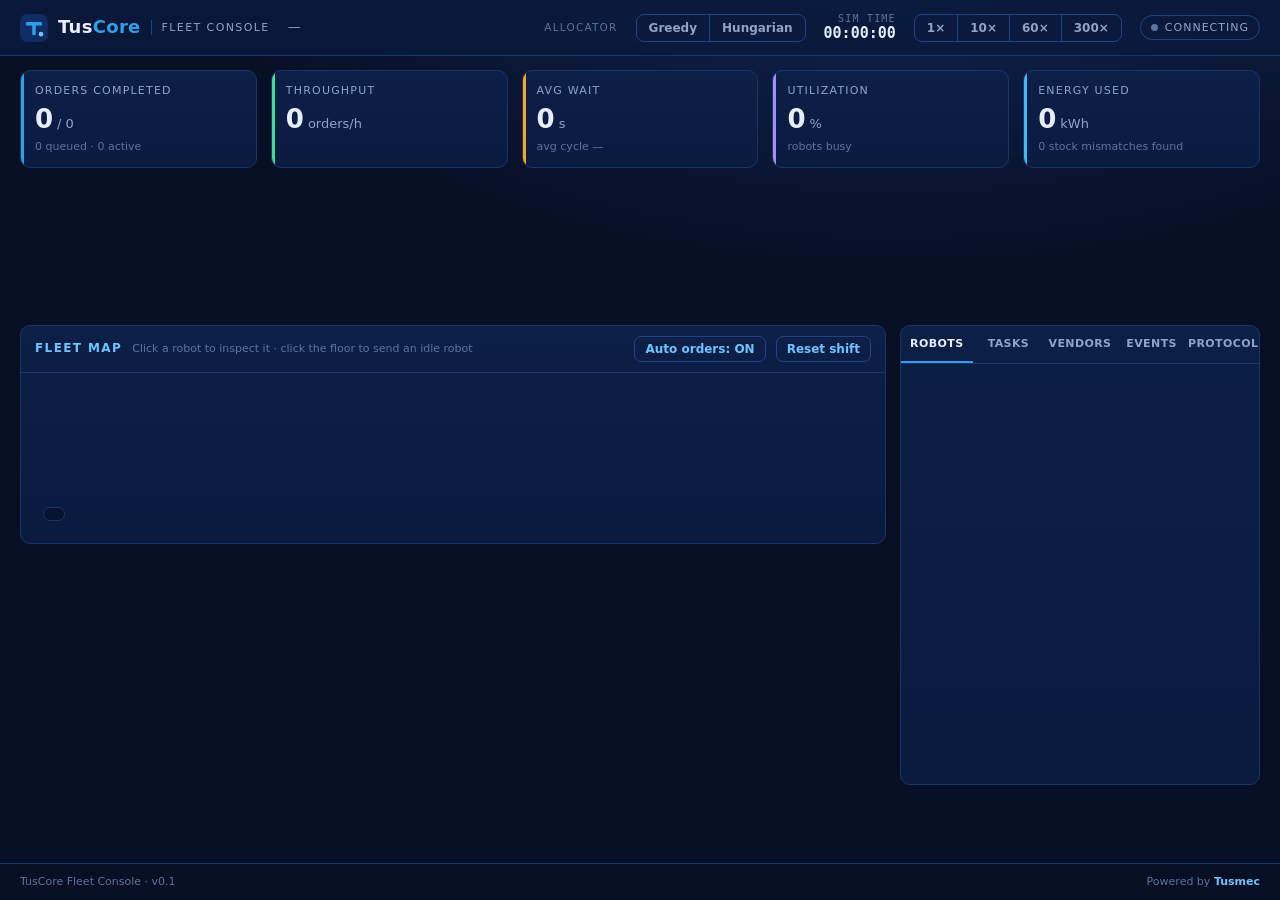
==== commit 75398670: "Phase 3 done" ====
--- a/frontend/index.html
+++ b/frontend/index.html
@@ -94,6 +94,19 @@
 .oform label{display:block;color:var(--dim);font-size:10.5px;letter-spacing:1px;text-transform:uppercase;margin-bottom:3px}
 .trow{display:flex;align-items:center;gap:10px;padding:8px;border-bottom:1px solid var(--line)}
 .trow .kd{width:8px;align-self:stretch;border-radius:4px;flex:none}
+.safety{grid-column:1/-1;display:grid;grid-template-columns:repeat(5,1fr);gap:14px;margin-top:-4px}
+.sf{display:flex;align-items:center;gap:10px;background:#08183a;border:1px solid var(--line);border-radius:8px;padding:7px 12px}
+.sf i{width:8px;height:8px;border-radius:50%;background:var(--ok);box-shadow:0 0 8px var(--ok);flex:none}.sf i.warn{background:var(--warn);box-shadow:0 0 8px var(--warn)}.sf i.bad{background:var(--bad);box-shadow:0 0 8px var(--bad)}
+.sf b{font-size:15px;font-variant-numeric:tabular-nums}.sf span{color:var(--muted);font-size:11px;letter-spacing:.8px;text-transform:uppercase}
+.chip.error{background:#5a1c27;color:var(--bad)}
+.ev{display:flex;gap:8px;padding:6px 4px;border-bottom:1px solid var(--line);font-size:12px}.ev time{color:var(--dim);font-variant-numeric:tabular-nums;flex:none;width:58px}
+.ev .sv{width:6px;border-radius:3px;flex:none}.sv.info{background:var(--dim)}.sv.ok{background:var(--ok)}.sv.warn{background:var(--warn)}.sv.error{background:var(--bad)}
+.msg{padding:7px 4px;border-bottom:1px solid var(--line);font-size:11px}.msg .h{display:flex;flex-wrap:wrap;gap:4px 8px;align-items:center;color:var(--muted);margin-bottom:2px}.msg .h .mono{word-break:break-all}
+.msg .h b{color:var(--text)}.msg code{display:block;color:#9fc2ee;word-break:break-all;font:11px/1.35 ui-monospace,Consolas,monospace;max-height:3.9em;overflow:hidden}
+.dir{font-weight:700}.dir.out{color:var(--cyan2)}.dir.in{color:var(--ok)}
+.btn.danger{color:var(--bad);border-color:#6b2431}.btn.danger:hover{background:#3a1420;border-color:var(--bad)}
+.btn.sm{padding:3px 9px;font-size:11px}
+.tabs button{font-size:11px;letter-spacing:.4px}
 @media(max-width:1100px){.page{grid-template-columns:1fr}.kpis{grid-template-columns:repeat(2,1fr)}.panel{max-height:none}}
 </style>
 </head>
@@ -120,6 +133,8 @@
     <div class="kpi" style="--c:#38bdf8"><label>Energy used</label><div class="v" id="k_en">0<small>kWh</small></div><div class="sub" id="k_ensub">0 stock mismatches found</div></div>
   </div>
 
+  <div class="safety" id="safety"></div>
+
   <div class="card">
     <div class="hd"><h2>Fleet map</h2><span class="hint" id="hint">Click a robot to inspect it · click the floor to send an idle robot</span><span class="spacer"></span>
       <button class="btn" id="autoBtn">Auto orders: ON</button><button class="btn" id="resetBtn">Reset shift</button></div>
@@ -127,7 +142,7 @@
   </div>
 
   <div class="card" style="overflow:hidden">
-    <div class="tabs" id="tabs"><button data-t="robots" class="on">Robots</button><button data-t="tasks">Tasks</button><button data-t="vendors">Vendors</button></div>
+    <div class="tabs" id="tabs"><button data-t="robots" class="on">Robots</button><button data-t="tasks">Tasks</button><button data-t="vendors">Vendors</button><button data-t="events">Events</button><button data-t="protocol">Protocol</button></div>
     <div class="panel" id="panel"></div>
   </div>
 </div>
@@ -223,6 +238,9 @@
   // battery ring
   ctx.lineWidth=2.2; ctx.strokeStyle='rgba(255,255,255,.14)'; ctx.beginPath(); ctx.arc(cx,cy,R+4,0,7); ctx.stroke();
   ctx.strokeStyle=batColor(r.battery); ctx.beginPath(); ctx.arc(cx,cy,R+4,-Math.PI/2,-Math.PI/2+Math.PI*2*r.battery/100); ctx.stroke();
+  if(r.state==='fault'){const p=.6+.4*Math.sin(Date.now()/180);ctx.strokeStyle=`rgba(255,93,108,${p})`;ctx.lineWidth=2.4;ctx.beginPath();ctx.arc(cx,cy,R+7,0,7);ctx.stroke();
+    ctx.beginPath();ctx.moveTo(cx-R*.6,cy-R*.6);ctx.lineTo(cx+R*.6,cy+R*.6);ctx.moveTo(cx+R*.6,cy-R*.6);ctx.lineTo(cx-R*.6,cy+R*.6);ctx.strokeStyle='#ff5d6c';ctx.lineWidth=2.6;ctx.stroke()}
+  else if(r.blocked_for>=1&&r.state==='moving'){ctx.fillStyle='#f5a524';ctx.beginPath();ctx.arc(cx+R,cy-R,Math.max(2.5,cell*.18),0,7);ctx.fill()}
   if(r.id===sel||r.id===hover){ctx.strokeStyle='#fff';ctx.lineWidth=1.6;ctx.beginPath();ctx.arc(cx,cy,R+9,0,7);ctx.stroke()}
   ctx.restore();
 }
@@ -273,6 +291,9 @@
   $('k_util').innerHTML=`${Math.round(k.utilization)}<small>%</small>`;
   $('k_en').innerHTML=`${k.energy_kwh}<small>kWh</small>`;
   $('k_ensub').textContent=`${k.mismatches} stock mismatches found`;
+  const sf=(v,l,cls='')=>`<div class="sf"><i class="${cls}"></i><b>${v}</b><span>${l}</span></div>`;
+  $('safety').innerHTML=sf(k.collisions,'Collisions',k.collisions?'bad':'')+sf(k.deadlocks,'Deadlocks auto-resolved')+sf(k.permanent_deadlocks,'Permanent deadlocks',k.permanent_deadlocks?'bad':'')+
+    sf(`${k.faults} <small style="color:var(--muted);font-weight:500">/ ${k.reassigned} reassigned</small>`,'Robot faults','warn')+sf(k.traffic_delay_min+' min','Time lost to traffic','warn');
   document.querySelectorAll('#speed button').forEach(b=>b.classList.toggle('on',+b.dataset.s===SNAP.scale));
   document.querySelectorAll('#alloc button').forEach(b=>b.classList.toggle('on',b.dataset.a===SNAP.allocator));
   $('autoBtn').textContent='Auto orders: '+(SNAP.auto_orders?'ON':'OFF');
@@ -285,7 +306,8 @@
     <div><div class="nm">${r.id.replace(/_/g,' ')}</div><div class="meta">${r.action?r.action:t.vendor+' · '+t.interface}</div></div>
     <div class="r"><span class="chip ${r.state}">${r.state}</span><div class="bat"><i style="width:${r.battery}%;background:${batColor(r.battery)}"></i></div></div></div>`;
 }
-function renderPanel(){
+function renderPanel(){const P=$('panel'),st=P.scrollTop;renderPanelInner();P.scrollTop=st}
+function renderPanelInner(){
   const P=$('panel'); if(!MAP) return;
   if(tab==='robots'){
     if(!SNAP){P.innerHTML='<div class="empty">Waiting for fleet…</div>';return}
@@ -303,22 +325,33 @@
       <div class="kv"><b>Remaining</b><span>${r.path_len} cells</span></div>
       <div class="kv"><b>Odometer</b><span>${r.dist} cells</span></div>
       <div class="kv"><b>Battery</b><span style="color:${batColor(r.battery)}">${r.battery}%</span></div>
-      <div class="bat"><i style="width:${r.battery}%;background:${batColor(r.battery)}"></i></div></div>`}
+      <div class="bat"><i style="width:${r.battery}%;background:${batColor(r.battery)}"></i></div>
+      <div style="margin-top:10px">${r.state==='fault'?`<button class="btn sm" data-act="repair" data-id="${r.id}">Repair now</button>`:`<button class="btn danger sm" data-act="fault" data-id="${r.id}">Inject fault</button>`}</div></div>`}
     for(const [k,t] of Object.entries(MAP.types)){
       const list=SNAP.robots.filter(x=>x.type===k);
       h+=`<div class="grp">${t.label} · ${list.length}</div>`+list.map(rowHTML).join('');
     }
     P.innerHTML=h;
   } else if(tab==='vendors'){
-    const by={}; for(const [k,t] of Object.entries(MAP.types)) by[k]=t;
-    P.innerHTML=Object.entries(by).map(([k,t])=>{
-      const n=SNAP?SNAP.robots.filter(r=>r.type===k).length:0, mv=SNAP?SNAP.robots.filter(r=>r.type===k&&r.state==='moving').length:0;
-      return `<div class="vend"><div class="top"><span style="width:10px;height:10px;border-radius:50%;background:${t.color}"></span><b>${t.vendor}</b><span class="on-dot"><i></i>Online</span></div>
-      <div class="kv" style="margin-top:8px"><b>Fleet</b><span>${t.label}</span></div>
-      <div class="kv"><b>Protocol</b><span class="mono">${t.interface}</span></div>
-      <div class="kv"><b>Robots</b><span>${n} (${mv} active)</span></div>
-      <div class="kv"><b>Adapter</b><span class="badge">SIMULATED</span></div></div>`}).join('')+
-      `<div class="hint" style="color:var(--dim);font-size:11px;padding:2px 4px">Real vendor adapters are added in Phase 3. All four vendors currently run under one TusCore core.</div>`;
+    const V=SNAP?SNAP.vendors:[];
+    P.innerHTML=V.map(v=>{const t=MAP.types[v.id];
+      return `<div class="vend"><div class="top"><span style="width:10px;height:10px;border-radius:50%;background:${t.color}"></span><b>${v.vendor}</b>
+      ${v.online?'<span class="on-dot"><i></i>Online</span>':'<span class="on-dot" style="color:var(--bad)"><i style="background:var(--bad);box-shadow:0 0 7px var(--bad)"></i>Offline</span>'}</div>
+      <div class="kv" style="margin-top:8px"><b>Fleet</b><span>${v.label} ×${v.robots}${v.faulted?` · <span style="color:var(--bad)">${v.faulted} faulted</span>`:''}</span></div>
+      <div class="kv"><b>Protocol</b><span class="mono">${v.protocol}</span></div>
+      <div class="kv"><b>Adapter</b><span class="badge">${v.kind.toUpperCase()}</span></div>
+      <div class="kv"><b>Messages</b><span class="mono">↑ ${v.sent} · ↓ ${v.received}</span></div>
+      <div class="kv"><b>Last heartbeat</b><span>${v.last_seen_age==null?'—':v.last_seen_age<2?'now':fmtDur(v.last_seen_age)+' ago'}</span></div>
+      <div class="kv"><b>Latency</b><span>${v.latency_ms} ms</span></div>
+      <div style="margin-top:10px"><button class="btn sm ${v.online?'danger':''}" data-act="vendor" data-id="${v.id}" data-on="${v.online?0:1}">${v.online?'Simulate outage':'Restore connection'}</button></div></div>`}).join('')+
+      `<div style="color:var(--dim);font-size:11px;padding:2px 4px">One TusCore core, four vendor protocols. A new vendor is one adapter class - nothing else changes. During an outage robots finish their current mission; no new missions are sent.</div>`;
+  } else if(tab==='events'){
+    const E=SNAP?SNAP.events:[];
+    P.innerHTML=E.map(e=>`<div class="ev"><span class="sv ${e.sev}"></span><time class="mono">${fmtT(e.t)}</time><div>${e.msg}</div></div>`).join('')||'<div class="empty"><b>No events yet</b></div>';
+  } else if(tab==='protocol'){
+    const M=SNAP?SNAP.messages:[];
+    P.innerHTML=`<div style="color:var(--dim);font-size:11px;margin-bottom:6px">Live wire messages between TusCore and each vendor's robots (simulated endpoints).</div>`+
+      M.map(m=>{const t=MAP.types[m.vendor];return `<div class="msg"><div class="h"><span class="dir ${m.dir}">${m.dir==='out'?'→ robot':'← robot'}</span><span style="width:8px;height:8px;border-radius:50%;background:${t.color}"></span><b>${m.vendor_name}</b><span class="mono">${m.topic}</span><span style="margin-left:auto" class="mono">${fmtT(m.t)}</span></div><code>${m.body.replace(/</g,'&lt;')}</code></div>`}).join('');
   } else { renderTasks(); }
 }
 const KN={box_pick:'Box pick',high_pick:'High-shelf pick (lift + tote)',pallet_move:'Pallet move',inventory_scan:'Inventory scan'};
@@ -354,7 +387,14 @@
       <div style="min-width:0"><div class="nm">#${t.id} ${t.title}${t.manual?' <span class="badge">MANUAL</span>':''}${t.mismatch&&t.status==='done'?' <span class="badge" style="color:var(--warn)">MISMATCH</span>':''}</div><div class="meta">${meta}</div></div>
       <div class="r" style="margin-left:auto;text-align:right"><span class="chip ${t.status}">${label[t.status]}</span><div class="bat"><i style="width:${t.progress*100}%;background:var(--cyan)"></i></div></div></div>`}).join('')||'<div class="empty"><b>No orders yet</b>Orders arrive automatically during the shift, or submit one above.</div>';
 }
-$('panel').addEventListener('click',e=>{const el=e.target.closest('.rob'); if(el){sel=sel===el.dataset.id?null:el.dataset.id;renderPanel()}});
+$('panel').addEventListener('click',e=>{
+  const act=e.target.closest('[data-act]');
+  if(act){const id=act.dataset.id;
+    if(act.dataset.act==='fault') post(`/api/robots/${id}/fault`,{});
+    else if(act.dataset.act==='repair') post(`/api/robots/${id}/repair`,{});
+    else if(act.dataset.act==='vendor') post(`/api/vendors/${id}/online`,{enabled:act.dataset.on==='1'});
+    return}
+const el=e.target.closest('.rob'); if(el){sel=sel===el.dataset.id?null:el.dataset.id;renderPanel()}});
 $('tabs').addEventListener('click',e=>{const b=e.target.closest('button'); if(!b)return; tab=b.dataset.t; document.querySelectorAll('#tabs button').forEach(x=>x.classList.toggle('on',x===b)); renderPanel()});
 $('speed').addEventListener('click',e=>{const b=e.target.closest('button'); if(b) fetch('/api/sim/speed',{method:'POST',headers:{'Content-Type':'application/json'},body:JSON.stringify({scale:+b.dataset.s})})});
 const post=(u,b)=>fetch(u,{method:'POST',headers:{'Content-Type':'application/json'},body:JSON.stringify(b)});
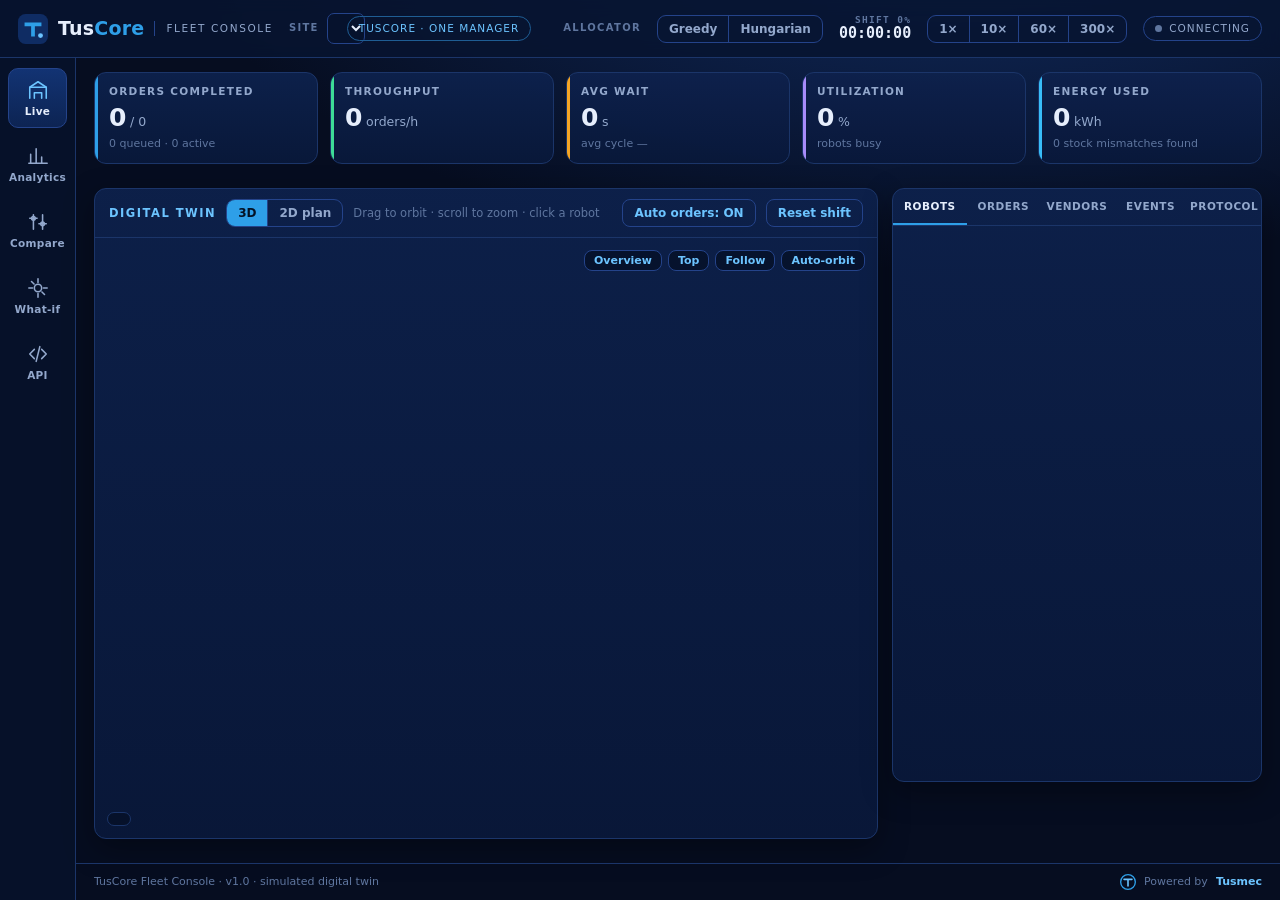
==== commit 02c0a739: "Phase 4: 3D twin, A/B comparison, what-if, analytics, MQTT, Docker" ====
--- a/frontend/index.html
+++ b/frontend/index.html
@@ -4,423 +4,165 @@
 <meta charset="utf-8">
 <meta name="viewport" content="width=device-width, initial-scale=1">
 <title>TusCore Fleet Console</title>
-<style>
-:root{
-  --bg:#070f24; --navy:#0A1A3C; --s1:#0c1f47; --s2:#112a5c; --line:#1b3569; --line2:#234283;
-  --cyan:#2E9FE8; --cyan2:#6cc4ff; --text:#e6eefc; --muted:#8fa4c9; --dim:#5d739c;
-  --ok:#3ddc97; --warn:#f5a524; --bad:#ff5d6c;
-}
-*{box-sizing:border-box;margin:0}
-html,body{height:100%}
-body{background:radial-gradient(1200px 600px at 70% -10%,#10285a 0%,var(--bg) 60%);color:var(--text);
-  font:13px/1.45 Inter,"Segoe UI",system-ui,sans-serif;display:flex;flex-direction:column;min-height:100vh}
-.mono{font-family:ui-monospace,Consolas,monospace}
-/* top bar */
-header{flex:none;display:flex;align-items:center;gap:18px;padding:0 20px;height:56px;border-bottom:1px solid var(--line);background:rgba(10,26,60,.85);backdrop-filter:blur(6px)}
-.brand{display:flex;align-items:center;gap:10px}
-.brand svg{width:28px;height:28px}
-.brand b{font-size:18px;letter-spacing:.3px;font-weight:800}.brand b i{font-style:normal;color:var(--cyan)}
-.brand small{color:var(--muted);font-size:11px;letter-spacing:1.4px;text-transform:uppercase;padding-left:10px;border-left:1px solid var(--line2)}
-.site{color:var(--muted)}.site b{color:var(--text);font-weight:600}
-.spacer{flex:1}
-.pill{display:flex;align-items:center;gap:7px;padding:4px 10px;border:1px solid var(--line2);border-radius:99px;font-size:11px;letter-spacing:1px;text-transform:uppercase;color:var(--muted)}
-.pill .d{width:7px;height:7px;border-radius:50%;background:var(--dim)}
-.pill.live{color:var(--ok);border-color:#1d6b4d}.pill.live .d{background:var(--ok);box-shadow:0 0 8px var(--ok);animation:pulse 1.6s infinite}
-@keyframes pulse{50%{opacity:.35}}
-.clock{font-variant-numeric:tabular-nums;font-size:15px;font-weight:600}
-.clock{line-height:1.15}.clock small{display:block;color:var(--dim);font-size:10px;letter-spacing:1.2px;text-transform:uppercase;font-weight:500;text-align:right}
-.seg{display:flex;border:1px solid var(--line2);border-radius:8px;overflow:hidden}
-.seg button{background:transparent;color:var(--muted);border:0;padding:6px 12px;font-weight:600;font-size:12px;font-family:inherit;cursor:pointer;border-right:1px solid var(--line2)}
-.seg button:last-child{border:0}.seg button.on{background:var(--cyan);color:#041225}
-.seg button:hover:not(.on){color:var(--text);background:var(--s2)}
-/* layout */
-.page{flex:1;display:grid;grid-template-columns:minmax(0,1fr) 360px;gap:14px;padding:14px 20px;align-items:start}
-.kpis{grid-column:1/-1;display:grid;grid-template-columns:repeat(5,1fr);gap:14px}
-.kpi{background:linear-gradient(180deg,var(--s1),#0a1b40);border:1px solid var(--line);border-radius:10px;padding:12px 14px;position:relative;overflow:hidden}
-.kpi::before{content:"";position:absolute;left:0;top:0;bottom:0;width:3px;background:var(--c,var(--cyan))}
-.kpi label{display:block;color:var(--muted);font-size:11px;letter-spacing:1.2px;text-transform:uppercase}
-.kpi .v{font-size:26px;font-weight:700;margin-top:2px;font-variant-numeric:tabular-nums}
-.kpi .v small{font-size:13px;color:var(--muted);font-weight:500;margin-left:4px}
-.kpi .sub{color:var(--dim);font-size:11px}
-.card{background:linear-gradient(180deg,var(--s1),#0a1b40);border:1px solid var(--line);border-radius:10px}
-.card>.hd{display:flex;align-items:center;gap:10px;padding:10px 14px;border-bottom:1px solid var(--line)}
-.card>.hd h2{font-size:12px;letter-spacing:1.4px;text-transform:uppercase;color:var(--cyan2);font-weight:700}
-.card>.hd .hint{color:var(--dim);font-size:11px}
-.btn{background:transparent;color:var(--cyan2);border:1px solid var(--line2);border-radius:7px;padding:5px 10px;font-weight:600;font-size:12px;font-family:inherit;cursor:pointer}
-.btn:hover{background:var(--s2);border-color:var(--cyan)}
-#mapwrap{position:relative;padding:10px}
-canvas{display:block;margin:0 auto;border-radius:6px;cursor:crosshair}
-#tip{position:absolute;pointer-events:none;background:#06122d;border:1px solid var(--line2);border-radius:6px;padding:6px 9px;font-size:12px;display:none;z-index:5;white-space:nowrap}
-.legend{position:absolute;left:22px;bottom:22px;display:flex;gap:14px;background:rgba(6,18,45,.82);border:1px solid var(--line);border-radius:8px;padding:6px 10px;font-size:11px;color:var(--muted)}
-.legend span{display:flex;align-items:center;gap:6px}.legend i{width:9px;height:9px;border-radius:50%}
-/* side */
-.tabs{display:flex;border-bottom:1px solid var(--line)}
-.tabs button{flex:1;background:none;border:0;color:var(--muted);padding:11px 0;font-weight:600;font-size:12px;font-family:inherit;letter-spacing:.8px;text-transform:uppercase;cursor:pointer;border-bottom:2px solid transparent}
-.tabs button.on{color:var(--text);border-color:var(--cyan)}
-.panel{padding:12px;max-height:calc(100vh - 290px);min-height:420px;overflow:auto}
-.rob{display:flex;align-items:center;gap:10px;padding:8px;border-radius:8px;cursor:pointer;border:1px solid transparent}
-.rob:hover{background:var(--s2)}.rob.sel{background:var(--s2);border-color:var(--cyan)}
-.rob .ic{width:26px;height:26px;border-radius:7px;display:grid;place-items:center;flex:none}
-.rob .nm{font-weight:600;font-size:12.5px}.rob .meta{color:var(--dim);font-size:11px}
-.rob .r{margin-left:auto;text-align:right;min-width:70px}
-.chip{display:inline-block;padding:1px 7px;border-radius:99px;font-size:10px;letter-spacing:.8px;text-transform:uppercase;font-weight:700}
-.chip.idle{background:#16315f;color:var(--muted)}.chip.moving{background:#0f4a6e;color:var(--cyan2)}
-.chip.charging{background:#14503a;color:var(--ok)}.chip.fault{background:#5a1c27;color:var(--bad)}
-.bat{height:4px;background:#091630;border-radius:3px;margin-top:5px;overflow:hidden}.bat i{display:block;height:100%}
-.grp{color:var(--dim);font-size:10.5px;letter-spacing:1.4px;text-transform:uppercase;margin:12px 4px 4px}
-.detail{background:#08183a;border:1px solid var(--line2);border-radius:9px;padding:12px;margin-bottom:10px}
-.detail h3{font-size:15px;display:flex;align-items:center;gap:8px}
-.kv{display:flex;justify-content:space-between;padding:4px 0;border-bottom:1px dashed var(--line)}.kv:last-child{border:0}
-.kv b{color:var(--muted);font-weight:500}
-.vend{padding:12px;border:1px solid var(--line);border-radius:9px;margin-bottom:10px;background:#08183a}
-.vend .top{display:flex;align-items:center;gap:10px}.vend .top b{font-size:13.5px}
-.on-dot{margin-left:auto;display:flex;align-items:center;gap:6px;color:var(--ok);font-size:11px;text-transform:uppercase;letter-spacing:.8px}
-.on-dot i{width:7px;height:7px;border-radius:50%;background:var(--ok);box-shadow:0 0 7px var(--ok)}
-.empty{text-align:center;color:var(--muted);padding:44px 16px}
-.empty b{display:block;color:var(--text);font-size:14px;margin-bottom:6px}
-.badge{font-size:10px;border:1px solid var(--line2);border-radius:5px;padding:1px 6px;color:var(--cyan2);letter-spacing:.8px}
-footer{display:flex;justify-content:space-between;padding:10px 20px;color:var(--dim);font-size:11px;border-top:1px solid var(--line)}
-footer b{color:var(--cyan2);font-weight:600}
-.chip.working{background:#5a4310;color:#f5c76a}.chip.waiting{background:#3f2a63;color:#c9a7ff}
-.chip.to_charge{background:#14503a;color:var(--ok)}.chip.queued{background:#16315f;color:var(--muted)}
-.chip.in_progress{background:#0f4a6e;color:var(--cyan2)}.chip.done{background:#14503a;color:var(--ok)}
-.sublabel{color:var(--dim);font-size:10.5px;letter-spacing:1.2px;text-transform:uppercase}
-.tsum{display:flex;gap:8px;margin-bottom:10px}.tsum div{flex:1;background:#08183a;border:1px solid var(--line);border-radius:8px;padding:8px 10px}
-.tsum b{display:block;font-size:20px;font-variant-numeric:tabular-nums}.tsum span{color:var(--muted);font-size:10.5px;letter-spacing:1px;text-transform:uppercase}
-.oform{display:grid;grid-template-columns:1fr 1fr;gap:8px;background:#08183a;border:1px solid var(--line2);border-radius:9px;padding:10px;margin-bottom:12px}
-.oform select,.oform input{background:#06122d;color:var(--text);border:1px solid var(--line2);border-radius:6px;padding:7px 8px;font:inherit;width:100%}
-.oform .full{grid-column:1/-1}.oform button{background:var(--cyan);color:#041225;border:0;border-radius:7px;padding:8px;font-weight:700;cursor:pointer}
-.oform button:hover{background:var(--cyan2)}
-.oform label{display:block;color:var(--dim);font-size:10.5px;letter-spacing:1px;text-transform:uppercase;margin-bottom:3px}
-.trow{display:flex;align-items:center;gap:10px;padding:8px;border-bottom:1px solid var(--line)}
-.trow .kd{width:8px;align-self:stretch;border-radius:4px;flex:none}
-.safety{grid-column:1/-1;display:grid;grid-template-columns:repeat(5,1fr);gap:14px;margin-top:-4px}
-.sf{display:flex;align-items:center;gap:10px;background:#08183a;border:1px solid var(--line);border-radius:8px;padding:7px 12px}
-.sf i{width:8px;height:8px;border-radius:50%;background:var(--ok);box-shadow:0 0 8px var(--ok);flex:none}.sf i.warn{background:var(--warn);box-shadow:0 0 8px var(--warn)}.sf i.bad{background:var(--bad);box-shadow:0 0 8px var(--bad)}
-.sf b{font-size:15px;font-variant-numeric:tabular-nums}.sf span{color:var(--muted);font-size:11px;letter-spacing:.8px;text-transform:uppercase}
-.chip.error{background:#5a1c27;color:var(--bad)}
-.ev{display:flex;gap:8px;padding:6px 4px;border-bottom:1px solid var(--line);font-size:12px}.ev time{color:var(--dim);font-variant-numeric:tabular-nums;flex:none;width:58px}
-.ev .sv{width:6px;border-radius:3px;flex:none}.sv.info{background:var(--dim)}.sv.ok{background:var(--ok)}.sv.warn{background:var(--warn)}.sv.error{background:var(--bad)}
-.msg{padding:7px 4px;border-bottom:1px solid var(--line);font-size:11px}.msg .h{display:flex;flex-wrap:wrap;gap:4px 8px;align-items:center;color:var(--muted);margin-bottom:2px}.msg .h .mono{word-break:break-all}
-.msg .h b{color:var(--text)}.msg code{display:block;color:#9fc2ee;word-break:break-all;font:11px/1.35 ui-monospace,Consolas,monospace;max-height:3.9em;overflow:hidden}
-.dir{font-weight:700}.dir.out{color:var(--cyan2)}.dir.in{color:var(--ok)}
-.btn.danger{color:var(--bad);border-color:#6b2431}.btn.danger:hover{background:#3a1420;border-color:var(--bad)}
-.btn.sm{padding:3px 9px;font-size:11px}
-.tabs button{font-size:11px;letter-spacing:.4px}
-@media(max-width:1100px){.page{grid-template-columns:1fr}.kpis{grid-template-columns:repeat(2,1fr)}.panel{max-height:none}}
-</style>
+<link rel="icon" href="assets/tuscore-mark.svg">
+<link rel="stylesheet" href="css/app.css">
+<script type="importmap">{ "imports": { "three": "./vendor/three.module.min.js" } }</script>
+<script src="vendor/chart.umd.min.js"></script>
 </head>
 <body>
-<header>
-  <div class="brand">
-    <svg viewBox="0 0 32 32"><rect width="32" height="32" rx="8" fill="#0f2c63"/><path d="M7 9h18v4h-7v11h-4V13H7z" fill="#2E9FE8"/><circle cx="24" cy="23" r="2.6" fill="#6cc4ff"/></svg>
-    <b>Tus<i>Core</i></b><small>Fleet Console</small>
-  </div>
-  <div class="site" id="site">—</div>
-  <div class="spacer"></div>
-  <span class="sublabel">Allocator</span><div class="seg" id="alloc"><button data-a="greedy">Greedy</button><button data-a="hungarian">Hungarian</button></div>
-  <div class="clock mono"><small id="shiftlbl">Sim time</small><span id="clock">00:00:00</span></div>
-  <div class="seg" id="speed"><button data-s="1">1×</button><button data-s="10">10×</button><button data-s="60">60×</button><button data-s="300">300×</button></div>
-  <div class="pill" id="live"><span class="d"></span><span id="livetxt">Connecting</span></div>
-</header>
+<div class="app">
+  <header>
+    <div class="brand"><img src="assets/tuscore-mark.svg" alt="TusCore"><b>Tus<i>Core</i></b><small class="hide-sm">Fleet Console</small></div>
+    <div class="site hide-sm"><span class="lbl">Site</span><select id="layoutSel" title="Warehouse layout"></select></div>
+    <span class="pill mode-t" id="modePill" title="How the fleet is managed">TusCore · one manager</span>
+    <div class="spacer"></div>
+    <span class="lbl hide-sm">Allocator</span>
+    <div class="seg hide-sm" id="alloc"><button data-a="greedy">Greedy</button><button data-a="hungarian">Hungarian</button></div>
+    <div class="clock mono"><small id="shiftlbl">Shift 0%</small><span id="clock">00:00:00</span></div>
+    <div class="seg" id="speed"><button data-s="1">1×</button><button data-s="10">10×</button><button data-s="60">60×</button><button data-s="300">300×</button></div>
+    <span class="pill" id="live"><span class="d"></span><span id="livetxt">Connecting</span></span>
+  </header>
 
-<div class="page">
-  <div class="kpis">
-    <div class="kpi"><label>Orders completed</label><div class="v" id="k_done">0<small>/ 0</small></div><div class="sub" id="k_donesub">0 queued · 0 active</div></div>
-    <div class="kpi" style="--c:var(--ok)"><label>Throughput</label><div class="v" id="k_oph">0<small>orders/h</small></div><div class="sub" id="k_ophsub">&nbsp;</div></div>
-    <div class="kpi" style="--c:var(--warn)"><label>Avg wait</label><div class="v" id="k_wait">0<small>s</small></div><div class="sub" id="k_waitsub">avg cycle —</div></div>
-    <div class="kpi" style="--c:#a78bfa"><label>Utilization</label><div class="v" id="k_util">0<small>%</small></div><div class="sub" id="k_utilsub">robots busy</div></div>
-    <div class="kpi" style="--c:#38bdf8"><label>Energy used</label><div class="v" id="k_en">0<small>kWh</small></div><div class="sub" id="k_ensub">0 stock mismatches found</div></div>
-  </div>
+  <nav id="nav">
+    <button data-p="ops" class="on" title="Live operations"><svg viewBox="0 0 24 24"><path d="M3 21V9l9-6 9 6v12"/><path d="M8 21v-6h8v6"/><path d="M3 9h18"/></svg>Live</button>
+    <button data-p="analytics" title="Analytics"><svg viewBox="0 0 24 24"><path d="M4 20V10M10 20V4M16 20v-7M22 20H2"/></svg>Analytics</button>
+    <button data-p="compare" title="Scenario comparison"><svg viewBox="0 0 24 24"><path d="M7 4v16M17 4v16M3 8h8M13 14h8"/><circle cx="7" cy="8" r="2"/><circle cx="17" cy="14" r="2"/></svg>Compare</button>
+    <button data-p="whatif" title="What-if and ROI"><svg viewBox="0 0 24 24"><path d="M12 2v4M12 18v4M4.9 4.9l2.8 2.8M16.3 16.3l2.8 2.8M2 12h4M18 12h4"/><circle cx="12" cy="12" r="4"/></svg>What-if</button>
+    <button data-p="integration" title="API and integration"><svg viewBox="0 0 24 24"><path d="M8 7 3 12l5 5M16 7l5 5-5 5M14 4l-4 16"/></svg>API</button>
+  </nav>
 
-  <div class="safety" id="safety"></div>
+  <main>
+    <!-- ================= LIVE OPERATIONS ================= -->
+    <section class="page on" id="p-ops">
+      <div class="kpis">
+        <div class="kpi"><label>Orders completed</label><div class="v" id="k_done">0<small>/ 0</small></div><div class="sub" id="k_donesub">0 queued · 0 active</div></div>
+        <div class="kpi" style="--c:var(--ok)"><label>Throughput</label><div class="v" id="k_oph">0<small>orders/h</small></div><div class="sub" id="k_ophsub">&nbsp;</div></div>
+        <div class="kpi" style="--c:var(--warn)"><label>Avg wait</label><div class="v" id="k_wait">0<small>s</small></div><div class="sub" id="k_waitsub">avg cycle —</div></div>
+        <div class="kpi" style="--c:var(--violet)"><label>Utilization</label><div class="v" id="k_util">0<small>%</small></div><div class="sub" id="k_utilsub">robots busy</div></div>
+        <div class="kpi" style="--c:#38bdf8"><label>Energy used</label><div class="v" id="k_en">0<small>kWh</small></div><div class="sub" id="k_ensub">0 stock mismatches found</div></div>
+      </div>
+      <div class="safety" id="safety"></div>
 
-  <div class="card">
-    <div class="hd"><h2>Fleet map</h2><span class="hint" id="hint">Click a robot to inspect it · click the floor to send an idle robot</span><span class="spacer"></span>
-      <button class="btn" id="autoBtn">Auto orders: ON</button><button class="btn" id="resetBtn">Reset shift</button></div>
-    <div id="mapwrap"><canvas id="map"></canvas><div id="tip"></div><div class="legend" id="legend"></div></div>
-  </div>
+      <div class="ops">
+        <div class="card">
+          <div class="hd">
+            <h2>Digital twin</h2>
+            <div class="seg" id="viewSeg"><button data-v="3d" class="on">3D</button><button data-v="2d">2D plan</button></div>
+            <span class="hint hide-sm" id="twinHint">Drag to orbit · scroll to zoom · click a robot</span>
+            <span class="spacer"></span>
+            <button class="btn" id="autoBtn">Auto orders: ON</button>
+            <button class="btn" id="resetBtn">Reset shift</button>
+          </div>
+          <div class="twin" id="twin">
+            <div id="view3d" style="position:absolute;inset:0"></div>
+            <div id="plan2d"><canvas id="map2d"></canvas></div>
+            <div class="overlay camctl" id="camctl">
+              <button class="btn sm" data-cam="overview">Overview</button><button class="btn sm" data-cam="top">Top</button>
+              <button class="btn sm" data-cam="follow">Follow</button><button class="btn sm" data-cam="orbit">Auto-orbit</button>
+            </div>
+            <div class="overlay banner" id="modeBanner">Separate managers: each vendor's manager sees only its own robots</div>
+            <div class="overlay legend" id="legend"></div>
+            <div class="overlay" id="tip"></div>
+          </div>
+        </div>
 
-  <div class="card" style="overflow:hidden">
-    <div class="tabs" id="tabs"><button data-t="robots" class="on">Robots</button><button data-t="tasks">Tasks</button><button data-t="vendors">Vendors</button><button data-t="events">Events</button><button data-t="protocol">Protocol</button></div>
-    <div class="panel" id="panel"></div>
-  </div>
+        <div class="card side">
+          <div class="tabs" id="tabs"><button data-t="robots" class="on">Robots</button><button data-t="tasks">Orders</button><button data-t="vendors">Vendors</button><button data-t="events">Events</button><button data-t="protocol">Protocol</button></div>
+          <div class="panel" id="panel"></div>
+        </div>
+      </div>
+    </section>
+
+    <!-- ================= ANALYTICS ================= -->
+    <section class="page" id="p-analytics">
+      <div class="card"><div class="hd"><h2>Shift analytics</h2><span class="hint">Live from the running twin · one sample per simulated minute</span><span class="spacer"></span>
+        <a class="btn" href="/api/report.csv">Download CSV</a><a class="btn primary" href="report.html" target="_blank">Shift report</a></div></div>
+      <div class="grid charts" style="margin-top:14px">
+        <div class="card"><div class="hd"><h2>Throughput &amp; queue</h2></div><div class="bd"><div class="chartbox"><canvas id="chThroughput"></canvas></div></div></div>
+        <div class="card"><div class="hd"><h2>Utilization by robot type</h2></div><div class="bd"><div class="chartbox"><canvas id="chUtil"></canvas></div></div></div>
+        <div class="card"><div class="hd"><h2>Fleet battery &amp; faults</h2></div><div class="bd"><div class="chartbox"><canvas id="chBattery"></canvas></div></div></div>
+        <div class="card"><div class="hd"><h2>Completed orders by type</h2></div><div class="bd"><div class="chartbox"><canvas id="chMix"></canvas></div></div></div>
+      </div>
+      <div class="card" style="margin-top:14px"><div class="hd"><h2>Robot performance</h2><span class="hint">Busy share, distance, energy and faults per robot this shift</span></div>
+        <div class="bd" style="overflow:auto"><table class="data" id="robotTable"></table></div></div>
+    </section>
+
+    <!-- ================= COMPARISON ================= -->
+    <section class="page" id="p-compare">
+      <div class="two">
+        <div class="card"><div class="hd"><h2>Separate vendor managers vs one TusCore</h2></div>
+          <div class="bd note">
+            <p><b>A · Separate managers</b> - today's typical site: each vendor's robots run under that vendor's own fleet manager.
+            <b>B · TusCore</b> - one manager coordinates all four vendors. Both scenarios run the <b>same orders and the same robot faults</b>
+            (identical random seeds) for full shifts; only the coordination differs.</p>
+            <p style="margin-top:8px" id="assumptions"></p>
+          </div></div>
+        <div class="card"><div class="hd"><h2>Run comparison</h2></div><div class="bd">
+          <div class="formgrid">
+            <div class="field"><label>Shifts per scenario</label><input id="cmpRuns" type="number" min="1" max="30" value="10"></div>
+            <div class="field"><label>Shift length (h)</label><input id="cmpHours" type="number" min="1" max="12" value="8"></div>
+            <div class="field"><label>Order volume</label><select id="cmpLoad"><option value="1">Normal day</option><option value="1.15" selected>Busy day (+15%)</option><option value="1.3">Peak season (+30%)</option></select></div>
+          </div>
+          <div style="display:flex;gap:10px;align-items:center;margin-top:14px"><button class="btn primary" id="cmpRun">Run comparison</button><span class="hint" id="cmpStatus"></span></div>
+          <div class="progress" style="margin-top:10px"><i id="cmpBar" style="width:0"></i></div>
+        </div></div>
+      </div>
+      <div class="headlines" id="cmpHead" style="margin-top:14px"></div>
+      <div class="two" style="margin-top:14px">
+        <div class="card"><div class="hd"><h2>Results - average of all runs</h2><span class="hint" id="cmpMeta"></span></div><div class="bd" style="overflow:auto"><table class="data" id="cmpTable"></table></div></div>
+        <div class="card"><div class="hd"><h2>Cycle time per run</h2><span class="hint">same seed = same orders &amp; faults</span></div><div class="bd"><div class="chartbox" style="height:300px"><canvas id="chCmp"></canvas></div></div></div>
+      </div>
+      <p class="note" style="margin-top:12px" id="cmpFoot"></p>
+    </section>
+
+    <!-- ================= WHAT-IF ================= -->
+    <section class="page" id="p-whatif">
+      <div class="two">
+        <div class="card"><div class="hd"><h2>What-if scenario</h2><span class="hint">Change the fleet or the demand and see the KPI impact</span></div><div class="bd">
+          <div class="formgrid" id="wiRobots"></div>
+          <div class="formgrid" style="margin-top:12px">
+            <div class="field"><label>Order volume <span id="wiLoadLbl">×1.00</span></label><input id="wiLoad" type="range" min="0.6" max="1.6" step="0.05" value="1"></div>
+            <div class="field"><label>Charging bays</label><input id="wiBays" type="number" min="1" max="20"></div>
+            <div class="field"><label>Layout</label><select id="wiLayout"></select></div>
+            <div class="field"><label>Runs per side</label><input id="wiRuns" type="number" min="1" max="10" value="3"></div>
+            <div class="field"><label>Shift length (h)</label><input id="wiHours" type="number" min="1" max="12" value="8"></div>
+          </div>
+          <div style="display:flex;gap:10px;align-items:center;margin-top:14px"><button class="btn primary" id="wiRun">Run what-if</button><span class="hint" id="wiStatus"></span></div>
+          <div class="progress" style="margin-top:10px"><i id="wiBar" style="width:0"></i></div>
+        </div></div>
+        <div class="card"><div class="hd"><h2>Return on investment</h2><span class="hint">illustrative - enter your own figures</span></div><div class="bd">
+          <div class="formgrid" id="roiInputs"></div>
+          <div id="roiOut" style="margin-top:14px"></div>
+        </div></div>
+      </div>
+      <div class="card" style="margin-top:14px"><div class="hd"><h2>Impact</h2><span class="hint" id="wiMeta"></span></div><div class="bd" style="overflow:auto"><table class="data" id="wiTable"></table></div></div>
+    </section>
+
+    <!-- ================= INTEGRATION ================= -->
+    <section class="page" id="p-integration">
+      <div class="two">
+        <div class="card"><div class="hd"><h2>REST API</h2><span class="spacer"></span><a class="btn primary" href="/docs" target="_blank">Open interactive docs</a></div><div class="bd" id="apiList"></div></div>
+        <div>
+          <div class="card"><div class="hd"><h2>Connectivity</h2></div><div class="bd" id="conn"></div></div>
+          <div class="card" style="margin-top:14px"><div class="hd"><h2>Submit an order from any system</h2></div><div class="bd">
+<pre class="code">curl -X POST http://localhost:8000/api/orders \
+  -H "Content-Type: application/json" \
+  -d '{"kind": "high_pick", "row": 2, "bay": 11}'</pre></div></div>
+          <div class="card" style="margin-top:14px"><div class="hd"><h2>Add a new robot vendor</h2></div><div class="bd">
+<pre class="code">class AcmeAdapter(VendorAdapter):        # adapters/acme.py
+    kind, protocol = "acme", "Acme gRPC"
+    def encode_order(self, now, robot, path, target, label, task_id): ...
+    def decode_order(self, msgs, start): ...
+    def encode_state(self, now, robot): ...
+    def decode_state(self, msgs): ...
+# + register it, + `adapter: acme` in the layout YAML. Nothing else changes.</pre></div></div>
+        </div>
+      </div>
+    </section>
+  </main>
+
+  <footer><span>TusCore Fleet Console · v1.0 · simulated digital twin</span><span class="pw"><img src="assets/tusmec-mark.svg" alt="">Powered by <b>Tusmec</b></span></footer>
 </div>
-<footer><span>TusCore Fleet Console · v0.1</span><span>Powered by <b>Tusmec</b></span></footer>
-
-<script>
-let MAP=null,SNAP=null,sel=null,hover=null,tab='robots',cell=16,dpr=1;
-const disp={};                       // smoothed display positions
-const $=id=>document.getElementById(id);
-const cv=$('map'),ctx=cv.getContext('2d');
-let floor=document.createElement('canvas');
-
-const GLYPH={ // small icon per robot type (used in lists)
-  tote_amr:'<svg width="16" height="16" viewBox="0 0 16 16"><rect x="3" y="5" width="10" height="7" rx="1.5" fill="none" stroke="#fff" stroke-width="1.5"/><path d="M3 8h10" stroke="#fff"/></svg>',
-  scissor_lift:'<svg width="16" height="16" viewBox="0 0 16 16"><path d="M3 13h10M4 11l8-5M12 11L4 6M3 4h10" stroke="#fff" stroke-width="1.4" fill="none"/></svg>',
-  pallet_stacker:'<svg width="16" height="16" viewBox="0 0 16 16"><path d="M2 12h12M4 12V6h5v6M11 12V9" stroke="#fff" stroke-width="1.5" fill="none"/></svg>',
-  drone:'<svg width="16" height="16" viewBox="0 0 16 16"><circle cx="8" cy="8" r="2" fill="#fff"/><path d="M3 3l3 3M13 3l-3 3M3 13l3-3M13 13l-3-3" stroke="#fff" stroke-width="1.4"/></svg>'
-};
-const stateColor=s=>({idle:'#8fa4c9',moving:'#6cc4ff',charging:'#3ddc97',fault:'#ff5d6c'}[s]);
-const batColor=b=>b>40?'#3ddc97':b>20?'#f5a524':'#ff5d6c';
-const fmtT=t=>{t=Math.floor(t);const h=String(Math.floor(t/3600)).padStart(2,'0'),m=String(Math.floor(t%3600/60)).padStart(2,'0'),s=String(t%60).padStart(2,'0');return`${h}:${m}:${s}`};
-
-async function init(){
-  MAP=await (await fetch('/api/map')).json();
-  $('site').innerHTML='Site · <b>'+MAP.name+'</b> · '+MAP.width+'×'+MAP.height+' cells';
-  $('legend').innerHTML=Object.values(MAP.types).map(t=>`<span><i style="background:${t.color}"></i>${t.label}</span>`).join('');
-  resize(); window.addEventListener('resize',resize); connect(); renderPanel(); requestAnimationFrame(frame);
-}
-function connect(){
-  const ws=new WebSocket((location.protocol==='https:'?'wss://':'ws://')+location.host+'/ws');
-  ws.onopen=()=>{$('live').classList.add('live');$('livetxt').textContent='Live'};
-  ws.onclose=()=>{$('live').classList.remove('live');$('livetxt').textContent='Reconnecting';setTimeout(connect,1000)};
-  ws.onmessage=e=>{SNAP=JSON.parse(e.data);onSnap()};
-}
-
-/* ---------- static floor layer (drawn once per resize) ---------- */
-function resize(){
-  const w=$('mapwrap').clientWidth-20; dpr=window.devicePixelRatio||1;
-  cell=Math.min(w/MAP.width,Math.max(11,(window.innerHeight-250)/MAP.height)); const w2=cell*MAP.width,h=cell*MAP.height;
-  for(const c of [cv,floor]){c.width=Math.round(w2*dpr);c.height=Math.round(h*dpr)}
-  cv.style.width=w2+'px';cv.style.height=h+'px';
-  drawFloor();
-}
-function rr(g,x,y,w,h,r){g.beginPath();g.roundRect?g.roundRect(x,y,w,h,r):g.rect(x,y,w,h)}
-function drawFloor(){
-  const g=floor.getContext('2d'); g.setTransform(dpr,0,0,dpr,0,0); const W=MAP.width*cell,H=MAP.height*cell;
-  const bg=g.createLinearGradient(0,0,0,H); bg.addColorStop(0,'#0a1a3c'); bg.addColorStop(1,'#08132e');
-  g.fillStyle=bg; g.fillRect(0,0,W,H);
-  // grid (every cell faint, every 5 stronger)
-  g.lineWidth=1;
-  for(let x=0;x<=MAP.width;x++){g.strokeStyle=x%5?'rgba(120,160,255,.045)':'rgba(120,160,255,.11)';g.beginPath();g.moveTo(x*cell,0);g.lineTo(x*cell,H);g.stroke()}
-  for(let y=0;y<=MAP.height;y++){g.strokeStyle=y%5?'rgba(120,160,255,.045)':'rgba(120,160,255,.11)';g.beginPath();g.moveTo(0,y*cell);g.lineTo(W,y*cell);g.stroke()}
-  // zones
-  const names={pallet_area:'PALLET AREA',packing_1:'PACKING 1',packing_2:'PACKING 2',loading_dock:'LOADING DOCK',charging_area:'CHARGING'};
-  for(const [k,z] of Object.entries(MAP.zones)){
-    g.fillStyle=z.color+'33'; rr(g,z.x*cell,z.y*cell,z.w*cell,z.h*cell,6); g.fill();
-    g.setLineDash([5,4]); g.strokeStyle=z.color+'cc'; g.lineWidth=1.2; g.stroke(); g.setLineDash([]);
-    g.font=`700 ${Math.max(9,cell*.52)}px Inter,Segoe UI,sans-serif`; g.fillStyle='#c7d8f5'; g.textBaseline='top';
-    g.fillText(names[k]||k.toUpperCase(),z.x*cell+7,z.y*cell+6);
-  }
-  for(const c of (MAP.chargers||[])){g.fillStyle='#2E9FE8';rr(g,c[0]*cell+cell*.15,c[1]*cell+cell*.72,cell*.7,cell*.2,2);g.fill()}
-  // shelves as rack bays
-  const rows=[...MAP.shelves].sort((a,b)=>a.y-b.y);
-  rows.forEach((s,i)=>{
-    const x=s.x*cell,y=s.y*cell,w=s.w*cell,h=s.h*cell;
-    g.fillStyle='#16295a'; rr(g,x,y,w,h,4); g.fill(); g.strokeStyle='#2a4a93'; g.lineWidth=1; g.stroke();
-    g.strokeStyle='rgba(120,170,255,.28)';
-    for(let bx=s.x+2;bx<s.x+s.w;bx+=2){g.beginPath();g.moveTo(bx*cell,y+2);g.lineTo(bx*cell,y+h-2);g.stroke()}
-    g.fillStyle='rgba(140,190,255,.08)'; g.fillRect(x+2,y+2,w-4,h/2-2);
-    g.font=`700 ${Math.max(9,cell*.5)}px Inter,sans-serif`; g.fillStyle='#6f8fc9'; g.textBaseline='middle'; g.textAlign='right';
-    g.fillText('A'+(i+1),x-6,y+h/2); g.textAlign='left';
-  });
-}
-
-/* ---------- robot drawing ---------- */
-function drawRobot(r,p){
-  const t=MAP.types[r.type],cx=(p.x+.5)*cell,cy=(p.y+.5)*cell,R=Math.max(6,cell*.46);
-  ctx.save();
-  // soft glow
-  const gl=ctx.createRadialGradient(cx,cy,R*.4,cx,cy,R*2.2); gl.addColorStop(0,t.color+'55'); gl.addColorStop(1,t.color+'00');
-  ctx.fillStyle=gl; ctx.beginPath(); ctx.arc(cx,cy,R*2.2,0,7); ctx.fill();
-  // body
-  ctx.fillStyle=t.color; ctx.strokeStyle='#04101f'; ctx.lineWidth=1.5;
-  if(t.shape==='circle'){ctx.beginPath();ctx.arc(cx,cy,R,0,7);ctx.fill();ctx.stroke()}
-  else if(t.shape==='square'){rr(ctx,cx-R,cy-R,R*2,R*2,R*.35);ctx.fill();ctx.stroke()}
-  else if(t.shape==='triangle'){ctx.beginPath();ctx.moveTo(cx,cy-R*1.1);ctx.lineTo(cx+R*1.05,cy+R*.9);ctx.lineTo(cx-R*1.05,cy+R*.9);ctx.closePath();ctx.fill();ctx.stroke()}
-  else{ // drone: body + 4 rotors
-    ctx.beginPath();ctx.arc(cx,cy,R*.55,0,7);ctx.fill();ctx.stroke();
-    for(const [dx,dy] of [[-1,-1],[1,-1],[-1,1],[1,1]]){ctx.beginPath();ctx.arc(cx+dx*R*.95,cy+dy*R*.95,R*.38,0,7);ctx.fillStyle=t.color+'aa';ctx.fill();ctx.stroke()}
-  }
-  // inner mark
-  ctx.fillStyle='rgba(4,16,31,.75)'; ctx.beginPath(); ctx.arc(cx,cy,R*.22,0,7); ctx.fill();
-  // battery ring
-  ctx.lineWidth=2.2; ctx.strokeStyle='rgba(255,255,255,.14)'; ctx.beginPath(); ctx.arc(cx,cy,R+4,0,7); ctx.stroke();
-  ctx.strokeStyle=batColor(r.battery); ctx.beginPath(); ctx.arc(cx,cy,R+4,-Math.PI/2,-Math.PI/2+Math.PI*2*r.battery/100); ctx.stroke();
-  if(r.state==='fault'){const p=.6+.4*Math.sin(Date.now()/180);ctx.strokeStyle=`rgba(255,93,108,${p})`;ctx.lineWidth=2.4;ctx.beginPath();ctx.arc(cx,cy,R+7,0,7);ctx.stroke();
-    ctx.beginPath();ctx.moveTo(cx-R*.6,cy-R*.6);ctx.lineTo(cx+R*.6,cy+R*.6);ctx.moveTo(cx+R*.6,cy-R*.6);ctx.lineTo(cx-R*.6,cy+R*.6);ctx.strokeStyle='#ff5d6c';ctx.lineWidth=2.6;ctx.stroke()}
-  else if(r.blocked_for>=1&&r.state==='moving'){ctx.fillStyle='#f5a524';ctx.beginPath();ctx.arc(cx+R,cy-R,Math.max(2.5,cell*.18),0,7);ctx.fill()}
-  if(r.id===sel||r.id===hover){ctx.strokeStyle='#fff';ctx.lineWidth=1.6;ctx.beginPath();ctx.arc(cx,cy,R+9,0,7);ctx.stroke()}
-  ctx.restore();
-}
-function drawPath(r,p,color,strong){
-  if(!r.path||!r.path.length) return;
-  ctx.save(); ctx.strokeStyle=color; ctx.globalAlpha=strong?.9:.28; ctx.lineWidth=strong?2.2:1.2; ctx.setLineDash(strong?[6,5]:[3,5]);
-  ctx.beginPath(); ctx.moveTo((p.x+.5)*cell,(p.y+.5)*cell);
-  for(const c of r.path) ctx.lineTo((c[0]+.5)*cell,(c[1]+.5)*cell); ctx.stroke(); ctx.setLineDash([]);
-  if(r.target){const x=(r.target[0]+.5)*cell,y=(r.target[1]+.5)*cell;ctx.globalAlpha=1;ctx.fillStyle=color;ctx.beginPath();ctx.moveTo(x,y-cell*.5);ctx.lineTo(x+cell*.4,y);ctx.lineTo(x,y+cell*.5);ctx.lineTo(x-cell*.4,y);ctx.closePath();ctx.fill()}
-  ctx.restore();
-}
-const KC={box_pick:'#2E9FE8',high_pick:'#f5a524',pallet_move:'#e5484d',inventory_scan:'#46a758'},KL={box_pick:'B',high_pick:'H',pallet_move:'P',inventory_scan:'S'};
-function drawTasks(){
-  for(const t of SNAP.tasks){
-    if(t.status!=='queued') continue;
-    const x=(t.pickup[0]+.5)*cell,y=(t.pickup[1]+.5)*cell,R=Math.max(5,cell*.32);
-    ctx.fillStyle=KC[t.kind]+'33';ctx.strokeStyle=KC[t.kind];ctx.lineWidth=1.3;rr(ctx,x-R,y-R,R*2,R*2,3);ctx.fill();ctx.stroke();
-    ctx.fillStyle=KC[t.kind];ctx.font=`700 ${Math.max(8,cell*.42)}px Inter,sans-serif`;ctx.textAlign='center';ctx.textBaseline='middle';ctx.fillText(KL[t.kind],x,y+.5);ctx.textAlign='left';
-  }
-}
-function frame(){
-  requestAnimationFrame(frame); if(!MAP) return;
-  ctx.setTransform(1,0,0,1,0,0); ctx.drawImage(floor,0,0); ctx.setTransform(dpr,0,0,dpr,0,0);
-  if(!SNAP) return;
-  for(const r of SNAP.robots){ // ease towards the latest server position
-    const d=disp[r.id]||(disp[r.id]={x:r.x,y:r.y}); d.x+=(r.x-d.x)*.35; d.y+=(r.y-d.y)*.35;
-  }
-  drawTasks();
-  for(const r of SNAP.robots) drawPath(r,disp[r.id],MAP.types[r.type].color,r.id===sel);
-  // draw flying robots last so they appear above ground traffic
-  const order=[...SNAP.robots].sort((a,b)=>MAP.types[a.type].flying-MAP.types[b.type].flying);
-  for(const r of order) drawRobot(r,disp[r.id]);
-}
-
-/* ---------- side panel + KPIs ---------- */
-function fmtDur(x){x=Math.round(x);return x<60?x+'s':Math.floor(x/60)+'m '+String(x%60).padStart(2,'0')+'s'}
-function onSnap(){
-  const R=SNAP.robots,n=R.length,k=SNAP.kpis,on=R.filter(r=>r.state!=='fault').length;
-  $('clock').textContent=fmtT(SNAP.t);
-  $('shiftlbl').textContent='Shift '+Math.min(100,Math.round(SNAP.t/SNAP.shift*100))+'%';
-  $('livetxt').textContent='Live · '+on+'/'+n;
-  $('k_done').innerHTML=`${k.completed}<small>/ ${k.created}</small>`;
-  $('k_donesub').textContent=`${k.queued} queued · ${k.active} active`;
-  $('k_oph').innerHTML=`${k.orders_per_hour}<small>orders/h</small>`;
-  $('k_ophsub').textContent=`B ${k.by_kind.box_pick} · H ${k.by_kind.high_pick} · P ${k.by_kind.pallet_move} · S ${k.by_kind.inventory_scan}`;
-  $('k_wait').innerHTML=`${Math.round(k.avg_wait)}<small>s</small>`;
-  $('k_waitsub').textContent='avg cycle '+fmtDur(k.avg_cycle);
-  $('k_util').innerHTML=`${Math.round(k.utilization)}<small>%</small>`;
-  $('k_en').innerHTML=`${k.energy_kwh}<small>kWh</small>`;
-  $('k_ensub').textContent=`${k.mismatches} stock mismatches found`;
-  const sf=(v,l,cls='')=>`<div class="sf"><i class="${cls}"></i><b>${v}</b><span>${l}</span></div>`;
-  $('safety').innerHTML=sf(k.collisions,'Collisions',k.collisions?'bad':'')+sf(k.deadlocks,'Deadlocks auto-resolved')+sf(k.permanent_deadlocks,'Permanent deadlocks',k.permanent_deadlocks?'bad':'')+
-    sf(`${k.faults} <small style="color:var(--muted);font-weight:500">/ ${k.reassigned} reassigned</small>`,'Robot faults','warn')+sf(k.traffic_delay_min+' min','Time lost to traffic','warn');
-  document.querySelectorAll('#speed button').forEach(b=>b.classList.toggle('on',+b.dataset.s===SNAP.scale));
-  document.querySelectorAll('#alloc button').forEach(b=>b.classList.toggle('on',b.dataset.a===SNAP.allocator));
-  $('autoBtn').textContent='Auto orders: '+(SNAP.auto_orders?'ON':'OFF');
-  if(tab==='tasks') updateTasks(); else renderPanel();
-}
-function rowHTML(r){
-  const t=MAP.types[r.type];
-  return `<div class="rob ${r.id===sel?'sel':''}" data-id="${r.id}">
-    <div class="ic" style="background:${t.color}">${GLYPH[r.type]}</div>
-    <div><div class="nm">${r.id.replace(/_/g,' ')}</div><div class="meta">${r.action?r.action:t.vendor+' · '+t.interface}</div></div>
-    <div class="r"><span class="chip ${r.state}">${r.state}</span><div class="bat"><i style="width:${r.battery}%;background:${batColor(r.battery)}"></i></div></div></div>`;
-}
-function renderPanel(){const P=$('panel'),st=P.scrollTop;renderPanelInner();P.scrollTop=st}
-function renderPanelInner(){
-  const P=$('panel'); if(!MAP) return;
-  if(tab==='robots'){
-    if(!SNAP){P.innerHTML='<div class="empty">Waiting for fleet…</div>';return}
-    let h=''; const r=SNAP.robots.find(x=>x.id===sel);
-    if(r){const t=MAP.types[r.type];
-      h+=`<div class="detail"><h3><span class="ic" style="background:${t.color};width:24px;height:24px;border-radius:7px;display:grid;place-items:center">${GLYPH[r.type]}</span>${r.id.replace(/_/g,' ')}</h3>
-      <div style="height:8px"></div>
-      <div class="kv"><b>Type</b><span>${t.label}</span></div><div class="kv"><b>Vendor</b><span>${t.vendor}</span></div>
-      <div class="kv"><b>Interface</b><span class="mono">${t.interface}</span></div><div class="kv"><b>Speed</b><span>${t.speed} cells/s</span></div>
-      <div class="kv"><b>State</b><span class="chip ${r.state}">${r.state}</span></div>
-      <div class="kv"><b>Task</b><span>${r.task?'#'+r.task:'—'}</span></div>
-      <div class="kv"><b>Action</b><span>${r.action||'—'}</span></div>
-      <div class="kv"><b>Position</b><span class="mono">${Math.round(r.x)}, ${Math.round(r.y)}</span></div>
-      <div class="kv"><b>Target</b><span class="mono">${r.target?r.target.join(', '):'—'}</span></div>
-      <div class="kv"><b>Remaining</b><span>${r.path_len} cells</span></div>
-      <div class="kv"><b>Odometer</b><span>${r.dist} cells</span></div>
-      <div class="kv"><b>Battery</b><span style="color:${batColor(r.battery)}">${r.battery}%</span></div>
-      <div class="bat"><i style="width:${r.battery}%;background:${batColor(r.battery)}"></i></div>
-      <div style="margin-top:10px">${r.state==='fault'?`<button class="btn sm" data-act="repair" data-id="${r.id}">Repair now</button>`:`<button class="btn danger sm" data-act="fault" data-id="${r.id}">Inject fault</button>`}</div></div>`}
-    for(const [k,t] of Object.entries(MAP.types)){
-      const list=SNAP.robots.filter(x=>x.type===k);
-      h+=`<div class="grp">${t.label} · ${list.length}</div>`+list.map(rowHTML).join('');
-    }
-    P.innerHTML=h;
-  } else if(tab==='vendors'){
-    const V=SNAP?SNAP.vendors:[];
-    P.innerHTML=V.map(v=>{const t=MAP.types[v.id];
-      return `<div class="vend"><div class="top"><span style="width:10px;height:10px;border-radius:50%;background:${t.color}"></span><b>${v.vendor}</b>
-      ${v.online?'<span class="on-dot"><i></i>Online</span>':'<span class="on-dot" style="color:var(--bad)"><i style="background:var(--bad);box-shadow:0 0 7px var(--bad)"></i>Offline</span>'}</div>
-      <div class="kv" style="margin-top:8px"><b>Fleet</b><span>${v.label} ×${v.robots}${v.faulted?` · <span style="color:var(--bad)">${v.faulted} faulted</span>`:''}</span></div>
-      <div class="kv"><b>Protocol</b><span class="mono">${v.protocol}</span></div>
-      <div class="kv"><b>Adapter</b><span class="badge">${v.kind.toUpperCase()}</span></div>
-      <div class="kv"><b>Messages</b><span class="mono">↑ ${v.sent} · ↓ ${v.received}</span></div>
-      <div class="kv"><b>Last heartbeat</b><span>${v.last_seen_age==null?'—':v.last_seen_age<2?'now':fmtDur(v.last_seen_age)+' ago'}</span></div>
-      <div class="kv"><b>Latency</b><span>${v.latency_ms} ms</span></div>
-      <div style="margin-top:10px"><button class="btn sm ${v.online?'danger':''}" data-act="vendor" data-id="${v.id}" data-on="${v.online?0:1}">${v.online?'Simulate outage':'Restore connection'}</button></div></div>`}).join('')+
-      `<div style="color:var(--dim);font-size:11px;padding:2px 4px">One TusCore core, four vendor protocols. A new vendor is one adapter class - nothing else changes. During an outage robots finish their current mission; no new missions are sent.</div>`;
-  } else if(tab==='events'){
-    const E=SNAP?SNAP.events:[];
-    P.innerHTML=E.map(e=>`<div class="ev"><span class="sv ${e.sev}"></span><time class="mono">${fmtT(e.t)}</time><div>${e.msg}</div></div>`).join('')||'<div class="empty"><b>No events yet</b></div>';
-  } else if(tab==='protocol'){
-    const M=SNAP?SNAP.messages:[];
-    P.innerHTML=`<div style="color:var(--dim);font-size:11px;margin-bottom:6px">Live wire messages between TusCore and each vendor's robots (simulated endpoints).</div>`+
-      M.map(m=>{const t=MAP.types[m.vendor];return `<div class="msg"><div class="h"><span class="dir ${m.dir}">${m.dir==='out'?'→ robot':'← robot'}</span><span style="width:8px;height:8px;border-radius:50%;background:${t.color}"></span><b>${m.vendor_name}</b><span class="mono">${m.topic}</span><span style="margin-left:auto" class="mono">${fmtT(m.t)}</span></div><code>${m.body.replace(/</g,'&lt;')}</code></div>`}).join('');
-  } else { renderTasks(); }
-}
-const KN={box_pick:'Box pick',high_pick:'High-shelf pick (lift + tote)',pallet_move:'Pallet move',inventory_scan:'Inventory scan'};
-function renderTasks(){
-  const P=$('panel');
-  if(!$('tlist')){
-    const rows=MAP.shelves.slice().sort((a,b)=>a.y-b.y).map((s,i)=>`<option value="${i}">A${i+1}</option>`).join('');
-    P.innerHTML=`<div class="tsum" id="tsum"></div>
-    <form class="oform" id="oform">
-      <div class="full"><label>New order</label><select id="o_kind">${MAP.kinds.map(k=>`<option value="${k}">${KN[k]}</option>`).join('')}</select></div>
-      <div><label>Shelf row</label><select id="o_row"><option value="">Random</option>${rows}</select></div>
-      <div><label>Bay (1-30)</label><input id="o_bay" type="number" min="1" max="30" placeholder="Random"></div>
-      <div class="full"><button type="submit">Submit order</button></div>
-    </form><div id="tlist"></div>`;
-    const sync=()=>{const k=$('o_kind').value;$('o_row').disabled=k==='pallet_move';$('o_bay').disabled=!(k==='box_pick'||k==='high_pick')};
-    $('o_kind').onchange=sync; sync();
-    $('oform').onsubmit=async e=>{e.preventDefault();
-      const row=$('o_row').value,bay=$('o_bay').value;
-      await fetch('/api/orders',{method:'POST',headers:{'Content-Type':'application/json'},body:JSON.stringify({kind:$('o_kind').value,row:row===''||$('o_row').disabled?null:+row,bay:bay===''||$('o_bay').disabled?null:+bay-1})});};
-  }
-  updateTasks();
-}
-function updateTasks(){
-  if(!SNAP||!$('tlist')) return renderTasks();
-  const k=SNAP.kpis;
-  $('tsum').innerHTML=`<div><b>${k.queued}</b><span>Queued</span></div><div><b>${k.active}</b><span>Active</span></div><div><b>${k.completed}</b><span>Done</span></div>`;
-  const label={queued:'Queued',in_progress:'Active',done:'Done'};
-  const rows=[...SNAP.tasks.filter(t=>t.status==='in_progress'),...SNAP.tasks.filter(t=>t.status==='queued'),...SNAP.recent.slice(0,8)].slice(0,40);
-  $('tlist').innerHTML=rows.map(t=>{
-    const who=Object.values(t.robots).map(id=>id.replace(/_/g,' ')).join(' + ');
-    const meta=t.status==='queued'?'waiting '+fmtDur(t.wait):t.status==='done'?`done in ${fmtDur(t.cycle)} · ${who}`:who;
-    return `<div class="trow"><span class="kd" style="background:${KC[t.kind]}"></span>
-      <div style="min-width:0"><div class="nm">#${t.id} ${t.title}${t.manual?' <span class="badge">MANUAL</span>':''}${t.mismatch&&t.status==='done'?' <span class="badge" style="color:var(--warn)">MISMATCH</span>':''}</div><div class="meta">${meta}</div></div>
-      <div class="r" style="margin-left:auto;text-align:right"><span class="chip ${t.status}">${label[t.status]}</span><div class="bat"><i style="width:${t.progress*100}%;background:var(--cyan)"></i></div></div></div>`}).join('')||'<div class="empty"><b>No orders yet</b>Orders arrive automatically during the shift, or submit one above.</div>';
-}
-$('panel').addEventListener('click',e=>{
-  const act=e.target.closest('[data-act]');
-  if(act){const id=act.dataset.id;
-    if(act.dataset.act==='fault') post(`/api/robots/${id}/fault`,{});
-    else if(act.dataset.act==='repair') post(`/api/robots/${id}/repair`,{});
-    else if(act.dataset.act==='vendor') post(`/api/vendors/${id}/online`,{enabled:act.dataset.on==='1'});
-    return}
-const el=e.target.closest('.rob'); if(el){sel=sel===el.dataset.id?null:el.dataset.id;renderPanel()}});
-$('tabs').addEventListener('click',e=>{const b=e.target.closest('button'); if(!b)return; tab=b.dataset.t; document.querySelectorAll('#tabs button').forEach(x=>x.classList.toggle('on',x===b)); renderPanel()});
-$('speed').addEventListener('click',e=>{const b=e.target.closest('button'); if(b) fetch('/api/sim/speed',{method:'POST',headers:{'Content-Type':'application/json'},body:JSON.stringify({scale:+b.dataset.s})})});
-const post=(u,b)=>fetch(u,{method:'POST',headers:{'Content-Type':'application/json'},body:JSON.stringify(b)});
-$('alloc').addEventListener('click',e=>{const b=e.target.closest('button');if(b)post('/api/sim/allocator',{name:b.dataset.a})});
-$('autoBtn').onclick=()=>post('/api/sim/auto-orders',{enabled:!(SNAP&&SNAP.auto_orders)});
-$('resetBtn').onclick=()=>post('/api/sim/reset',{});
-
-/* ---------- map interaction ---------- */
-const pt=e=>{const r=cv.getBoundingClientRect();return{fx:(e.clientX-r.left)/cell,fy:(e.clientY-r.top)/cell,px:e.clientX-r.left,py:e.clientY-r.top}};
-const pick=(fx,fy)=>SNAP&&SNAP.robots.find(r=>{const d=disp[r.id]||r;return Math.hypot(d.x+.5-fx,d.y+.5-fy)<.9});
-cv.addEventListener('mousemove',e=>{
-  const {fx,fy,px,py}=pt(e),h=pick(fx,fy); hover=h?h.id:null; const tip=$('tip');
-  if(h){const t=MAP.types[h.type];tip.style.display='block';tip.style.left=px+24+'px';tip.style.top=py+10+'px';
-    tip.innerHTML=`<b>${h.id.replace(/_/g,' ')}</b> · ${h.state}<br><span style="color:var(--muted)">${t.vendor} · battery ${h.battery}%</span>`}
-  else tip.style.display='none';
-});
-cv.addEventListener('mouseleave',()=>{hover=null;$('tip').style.display='none'});
-cv.addEventListener('click',async e=>{
-  if(!SNAP) return; const {fx,fy}=pt(e),h=pick(fx,fy);
-  if(h){sel=h.id;renderPanel();return}
-  const x=Math.floor(fx),y=Math.floor(fy); let id=sel;
-  if(!id){let best=1e9;for(const r of SNAP.robots){if(r.state!=='idle'||MAP.types[r.type].flying)continue;const d=Math.hypot(r.x-x,r.y-y);if(d<best){best=d;id=r.id}}}
-  if(!id) return;
-  await fetch(`/api/robots/${id}/goto`,{method:'POST',headers:{'Content-Type':'application/json'},body:JSON.stringify({x,y})});
-});
-init();
-</script>
+<script type="module" src="js/app.js"></script>
 </body>
 </html>
--- a/frontend/css/app.css
+++ b/frontend/css/app.css
@@ -0,0 +1,176 @@
+/* TusCore Fleet Console - Tusmec brand: navy #0A1A3C, cyan #2E9FE8, dark theme by default */
+:root{
+  --bg:#060d20; --navy:#0A1A3C; --s1:#0c1f47; --s2:#112a5c; --s3:#16336d; --line:#1b3569; --line2:#24438a;
+  --cyan:#2E9FE8; --cyan2:#6cc4ff; --text:#e6eefc; --muted:#93a8cc; --dim:#5f769f;
+  --ok:#3ddc97; --warn:#f5a524; --bad:#ff5d6c; --violet:#a78bfa;
+  --c-tote:#2E9FE8; --c-lift:#f5a524; --c-pallet:#e5484d; --c-drone:#46a758;
+  --radius:12px; --shadow:0 10px 30px rgba(0,0,0,.35);
+}
+*{box-sizing:border-box;margin:0}
+html{background:#060d20}
+html,body{min-height:100%}
+body{background:radial-gradient(1400px 700px at 75% -15%,#12306a 0%,var(--bg) 58%) fixed;color:var(--text);
+  font:13px/1.45 Inter,"Segoe UI",system-ui,-apple-system,sans-serif;-webkit-font-smoothing:antialiased}
+.mono{font-family:ui-monospace,"Cascadia Code",Consolas,monospace}
+button{font-family:inherit}
+a{color:var(--cyan2)}
+
+/* ---------- shell ---------- */
+.app{display:grid;grid-template-columns:76px minmax(0,1fr);grid-template-rows:58px minmax(0,1fr) auto;min-height:100vh}
+header{grid-column:1/-1;display:flex;align-items:center;gap:16px;padding:0 18px;border-bottom:1px solid var(--line);
+  background:rgba(8,20,48,.86);backdrop-filter:blur(8px);position:sticky;top:0;z-index:20}
+.brand{display:flex;align-items:center;gap:10px;min-width:max-content}
+.brand img{width:30px;height:30px}
+.brand b{font-size:19px;letter-spacing:.2px;font-weight:800}.brand b i{font-style:normal;color:var(--cyan)}
+.brand small{color:var(--muted);font-size:10.5px;letter-spacing:1.6px;text-transform:uppercase;padding-left:11px;border-left:1px solid var(--line2)}
+.site{display:flex;align-items:center;gap:8px;color:var(--muted);min-width:0}
+.site select{max-width:220px}
+.spacer{flex:1}
+.pill{display:inline-flex;align-items:center;gap:7px;padding:4px 11px;border:1px solid var(--line2);border-radius:99px;font-size:10.5px;
+  letter-spacing:1px;text-transform:uppercase;color:var(--muted);white-space:nowrap}
+.pill .d{width:7px;height:7px;border-radius:50%;background:var(--dim)}
+.pill.live{color:var(--ok);border-color:#1d6b4d}.pill.live .d{background:var(--ok);box-shadow:0 0 8px var(--ok);animation:pulse 1.6s infinite}
+.pill.mode-t{color:var(--cyan2);border-color:#1f5d93}.pill.mode-s{color:var(--warn);border-color:#6b4a12}
+@keyframes pulse{50%{opacity:.35}}
+.clock{font-variant-numeric:tabular-nums;font-size:15px;font-weight:650;line-height:1.1;text-align:right}
+.clock small{display:block;color:var(--dim);font-size:9.5px;letter-spacing:1.3px;text-transform:uppercase;font-weight:600}
+.seg{display:inline-flex;border:1px solid var(--line2);border-radius:9px;overflow:hidden;flex:none}
+.seg button{background:transparent;color:var(--muted);border:0;padding:6px 11px;font-weight:600;font-size:12px;cursor:pointer;border-right:1px solid var(--line2)}
+.seg button:last-child{border:0}.seg button.on{background:var(--cyan);color:#041225}
+.seg button:hover:not(.on){color:var(--text);background:var(--s2)}
+.lbl{color:var(--dim);font-size:10px;letter-spacing:1.3px;text-transform:uppercase;font-weight:600}
+
+nav{grid-row:2/4;border-right:1px solid var(--line);background:rgba(8,20,48,.6);padding:10px 8px;display:flex;flex-direction:column;gap:6px;
+  position:sticky;top:58px;height:calc(100vh - 58px)}
+nav button{display:flex;flex-direction:column;align-items:center;gap:4px;padding:10px 4px;border-radius:10px;border:1px solid transparent;
+  background:none;color:var(--muted);cursor:pointer;font-size:10.5px;font-weight:600;letter-spacing:.3px}
+nav button svg{width:22px;height:22px;stroke:currentColor;fill:none;stroke-width:1.7;stroke-linecap:round;stroke-linejoin:round}
+nav button:hover{color:var(--text);background:var(--s1)}
+nav button.on{color:var(--text);background:linear-gradient(180deg,#123373,#0d2453);border-color:var(--line2)}
+nav button.on svg{stroke:var(--cyan2)}
+main{min-width:0;padding:14px 18px 18px}
+footer{grid-column:2;display:flex;justify-content:space-between;align-items:center;padding:10px 18px;color:var(--dim);font-size:11px;border-top:1px solid var(--line)}
+footer .pw{display:flex;align-items:center;gap:8px}footer .pw img{height:16px}footer b{color:var(--cyan2);font-weight:650}
+.page{display:none}.page.on{display:block}
+
+/* ---------- building blocks ---------- */
+.card{background:linear-gradient(180deg,rgba(13,33,76,.92),rgba(9,24,58,.92));border:1px solid var(--line);border-radius:var(--radius);box-shadow:var(--shadow)}
+.card>.hd{display:flex;align-items:center;gap:10px;padding:10px 14px;border-bottom:1px solid var(--line);flex-wrap:wrap}
+.card>.hd h2,.h2{font-size:11.5px;letter-spacing:1.5px;text-transform:uppercase;color:var(--cyan2);font-weight:750}
+.card>.bd{padding:14px}
+.hint{color:var(--dim);font-size:11.5px}
+.btn{background:transparent;color:var(--cyan2);border:1px solid var(--line2);border-radius:8px;padding:6px 11px;font-weight:600;font-size:12px;cursor:pointer;white-space:nowrap}
+.btn:hover{background:var(--s2);border-color:var(--cyan)}
+.btn.primary{background:var(--cyan);border-color:var(--cyan);color:#041225}.btn.primary:hover{background:var(--cyan2)}
+.btn.danger{color:var(--bad);border-color:#6b2431}.btn.danger:hover{background:#3a1420;border-color:var(--bad)}
+.btn.sm{padding:3px 9px;font-size:11px}
+.btn:disabled{opacity:.5;cursor:default}
+select,input{background:#06122d;color:var(--text);border:1px solid var(--line2);border-radius:7px;padding:6px 8px;font:inherit}
+input[type=range]{padding:0;accent-color:var(--cyan)}
+.grid{display:grid;gap:14px}
+.chip{display:inline-block;padding:1px 8px;border-radius:99px;font-size:10px;letter-spacing:.8px;text-transform:uppercase;font-weight:700;white-space:nowrap}
+.chip.idle,.chip.queued{background:#16315f;color:var(--muted)}.chip.moving,.chip.in_progress{background:#0f4a6e;color:var(--cyan2)}
+.chip.working{background:#5a4310;color:#f5c76a}.chip.waiting{background:#3f2a63;color:#c9a7ff}
+.chip.charging,.chip.to_charge,.chip.done{background:#14503a;color:var(--ok)}.chip.fault{background:#5a1c27;color:var(--bad)}
+.badge{font-size:10px;border:1px solid var(--line2);border-radius:5px;padding:1px 6px;color:var(--cyan2);letter-spacing:.8px;white-space:nowrap}
+.bar{height:5px;background:#091630;border-radius:3px;overflow:hidden;margin-top:5px}.bar i{display:block;height:100%;background:var(--cyan)}
+.kv{display:flex;justify-content:space-between;gap:10px;padding:4px 0;border-bottom:1px dashed var(--line)}.kv:last-child{border:0}
+.kv b{color:var(--muted);font-weight:500}
+.empty{text-align:center;color:var(--muted);padding:40px 16px}.empty b{display:block;color:var(--text);font-size:14px;margin-bottom:6px}
+.note{color:var(--muted);font-size:12px;line-height:1.55}
+.note b{color:var(--text)}
+
+/* ---------- KPIs ---------- */
+.kpis{display:grid;grid-template-columns:repeat(5,minmax(0,1fr));gap:12px}
+.kpi{background:linear-gradient(180deg,rgba(13,33,76,.95),rgba(9,24,58,.95));border:1px solid var(--line);border-radius:var(--radius);padding:11px 14px;position:relative;overflow:hidden}
+.kpi::before{content:"";position:absolute;left:0;top:0;bottom:0;width:3px;background:var(--c,var(--cyan))}
+.kpi label{display:block;color:var(--muted);font-size:10.5px;letter-spacing:1.3px;text-transform:uppercase;font-weight:600}
+.kpi .v{font-size:25px;font-weight:750;margin-top:1px;font-variant-numeric:tabular-nums;letter-spacing:-.3px}
+.kpi .v small{font-size:12.5px;color:var(--muted);font-weight:500;margin-left:4px;letter-spacing:0}
+.kpi .sub{color:var(--dim);font-size:11px;white-space:nowrap;overflow:hidden;text-overflow:ellipsis}
+.safety{display:grid;grid-template-columns:repeat(5,minmax(0,1fr));gap:12px;margin-top:10px}
+.sf{display:flex;align-items:center;gap:9px;background:rgba(8,24,58,.9);border:1px solid var(--line);border-radius:9px;padding:6px 12px;min-width:0}
+.sf i{width:8px;height:8px;border-radius:50%;background:var(--ok);box-shadow:0 0 8px var(--ok);flex:none}
+.sf i.warn{background:var(--warn);box-shadow:0 0 8px var(--warn)}.sf i.bad{background:var(--bad);box-shadow:0 0 8px var(--bad)}
+.sf b{font-size:15px;font-variant-numeric:tabular-nums;white-space:nowrap}.sf span{color:var(--muted);font-size:10.5px;letter-spacing:.7px;text-transform:uppercase;white-space:nowrap;overflow:hidden;text-overflow:ellipsis}
+
+/* ---------- operations ---------- */
+.ops{display:grid;grid-template-columns:minmax(0,1fr) 370px;gap:14px;margin-top:14px;align-items:start}
+.twin{position:relative;height:calc(100vh - 300px);min-height:520px;border-radius:0 0 var(--radius) var(--radius);overflow:hidden}
+.twin canvas{display:block;width:100%;height:100%}
+#plan2d{position:absolute;inset:0;display:none;align-items:center;justify-content:center;padding:10px}
+#plan2d canvas{width:auto;height:auto;max-width:100%;max-height:100%;cursor:crosshair;border-radius:6px}
+.overlay{position:absolute;pointer-events:none;z-index:5}
+.legend{left:12px;bottom:12px;display:flex;gap:14px;flex-wrap:wrap;background:rgba(6,16,40,.82);border:1px solid var(--line);border-radius:9px;padding:6px 11px;font-size:11px;color:var(--muted);pointer-events:auto}
+.legend span{display:flex;align-items:center;gap:6px}.legend i{width:9px;height:9px;border-radius:3px}
+.camctl{right:12px;top:12px;display:flex;gap:6px;pointer-events:auto}
+.camctl .btn{background:rgba(6,16,40,.82)}
+#tip{background:#06122d;border:1px solid var(--line2);border-radius:8px;padding:7px 10px;font-size:12px;display:none;white-space:nowrap;box-shadow:var(--shadow)}
+.tag3d{position:absolute;transform:translate(-50%,-100%);pointer-events:none;background:rgba(6,16,40,.9);border:1px solid var(--cyan);color:var(--text);
+  border-radius:7px;padding:4px 8px;font-size:11px;white-space:nowrap;z-index:6}
+.tag3d b{color:var(--cyan2)}
+.banner{left:50%;top:12px;transform:translateX(-50%);background:rgba(90,67,16,.92);border:1px solid #8a6514;color:#ffe2a8;border-radius:8px;padding:5px 12px;font-size:12px;display:none}
+
+.side .tabs{display:flex;border-bottom:1px solid var(--line)}
+.side .tabs button{flex:1;background:none;border:0;color:var(--muted);padding:11px 0;font-weight:650;font-size:10.5px;letter-spacing:.5px;text-transform:uppercase;cursor:pointer;border-bottom:2px solid transparent}
+.side .tabs button.on{color:var(--text);border-color:var(--cyan)}
+.panel{padding:12px;height:calc(100vh - 345px);min-height:475px;overflow:auto}
+.rob{display:flex;align-items:center;gap:10px;padding:8px;border-radius:9px;cursor:pointer;border:1px solid transparent}
+.rob:hover{background:var(--s2)}.rob.sel{background:var(--s2);border-color:var(--cyan)}
+.ic{width:28px;height:28px;border-radius:8px;display:grid;place-items:center;flex:none}
+.nm{font-weight:650;font-size:12.5px}.meta{color:var(--dim);font-size:11px;white-space:nowrap;overflow:hidden;text-overflow:ellipsis}
+.rob .r{margin-left:auto;text-align:right;min-width:74px}
+.grp{color:var(--dim);font-size:10px;letter-spacing:1.5px;text-transform:uppercase;margin:12px 4px 4px;font-weight:650}
+.detail{background:#08183a;border:1px solid var(--line2);border-radius:10px;padding:12px;margin-bottom:10px}
+.detail h3{font-size:15px;display:flex;align-items:center;gap:9px;margin-bottom:8px}
+.vend{padding:12px;border:1px solid var(--line);border-radius:10px;margin-bottom:10px;background:#08183a}
+.vend .top{display:flex;align-items:center;gap:10px}.vend .top b{font-size:13.5px}
+.on-dot{margin-left:auto;display:flex;align-items:center;gap:6px;color:var(--ok);font-size:10.5px;text-transform:uppercase;letter-spacing:.8px;font-weight:650}
+.on-dot i{width:7px;height:7px;border-radius:50%;background:var(--ok);box-shadow:0 0 7px var(--ok)}
+.on-dot.off{color:var(--bad)}.on-dot.off i{background:var(--bad);box-shadow:0 0 7px var(--bad)}
+.tsum{display:flex;gap:8px;margin-bottom:10px}.tsum div{flex:1;background:#08183a;border:1px solid var(--line);border-radius:9px;padding:8px 10px}
+.tsum b{display:block;font-size:20px;font-variant-numeric:tabular-nums}.tsum span{color:var(--muted);font-size:10px;letter-spacing:1px;text-transform:uppercase}
+.oform{display:grid;grid-template-columns:1fr 1fr;gap:8px;background:#08183a;border:1px solid var(--line2);border-radius:10px;padding:10px;margin-bottom:12px}
+.oform select,.oform input{width:100%}.oform .full{grid-column:1/-1}
+.oform label{display:block;color:var(--dim);font-size:10px;letter-spacing:1px;text-transform:uppercase;margin-bottom:3px}
+.trow{display:flex;align-items:center;gap:10px;padding:8px 6px;border-bottom:1px solid var(--line)}
+.trow .kd{width:4px;align-self:stretch;border-radius:3px;flex:none}
+.ev{display:flex;gap:8px;padding:6px 4px;border-bottom:1px solid var(--line);font-size:12px}.ev time{color:var(--dim);font-variant-numeric:tabular-nums;flex:none;width:58px}
+.ev .sv{width:4px;border-radius:3px;flex:none}.sv.info{background:var(--dim)}.sv.ok{background:var(--ok)}.sv.warn{background:var(--warn)}.sv.error{background:var(--bad)}
+.msg{padding:7px 4px;border-bottom:1px solid var(--line);font-size:11px}
+.msg .h{display:flex;flex-wrap:wrap;gap:4px 8px;align-items:center;color:var(--muted);margin-bottom:3px}.msg .h b{color:var(--text)}
+.msg code{display:block;color:#9fc2ee;word-break:break-all;font:11px/1.4 ui-monospace,Consolas,monospace;max-height:4.2em;overflow:hidden}
+.dir{font-weight:750}.dir.out{color:var(--cyan2)}.dir.in{color:var(--ok)}
+
+/* ---------- analytics / comparison / what-if ---------- */
+.charts{grid-template-columns:repeat(2,minmax(0,1fr))}
+.chartbox{position:relative;height:260px}
+.headlines{display:grid;grid-template-columns:repeat(4,minmax(0,1fr));gap:12px}
+.headline{border:1px solid var(--line);border-radius:var(--radius);padding:14px 16px;background:linear-gradient(160deg,#0f2b63,#0a1c45)}
+.headline .big{font-size:30px;font-weight:800;letter-spacing:-.5px;color:var(--ok);font-variant-numeric:tabular-nums}
+.headline .big.neg{color:var(--bad)}.headline .big.neu{color:var(--text)}
+.headline label{display:block;color:var(--muted);font-size:11px;letter-spacing:1.2px;text-transform:uppercase;font-weight:650}
+.headline .sub{color:var(--dim);font-size:11.5px;margin-top:2px}
+table.data{width:100%;border-collapse:collapse;font-size:12.5px}
+table.data th{color:var(--muted);font-weight:600;font-size:10.5px;letter-spacing:1px;text-transform:uppercase;text-align:right;padding:8px 10px;border-bottom:1px solid var(--line2)}
+table.data th:first-child,table.data td:first-child{text-align:left}
+table.data td{padding:8px 10px;border-bottom:1px solid var(--line);text-align:right;font-variant-numeric:tabular-nums}
+table.data td small{color:var(--dim)}
+table.data tr:hover td{background:rgba(22,51,109,.35)}
+.good{color:var(--ok);font-weight:650}.badv{color:var(--bad);font-weight:650}
+.progress{height:8px;background:#091630;border-radius:5px;overflow:hidden}.progress i{display:block;height:100%;background:linear-gradient(90deg,var(--cyan),var(--cyan2));transition:width .3s}
+.formgrid{display:grid;grid-template-columns:repeat(auto-fill,minmax(170px,1fr));gap:12px}
+.field label{display:block;color:var(--dim);font-size:10.5px;letter-spacing:1px;text-transform:uppercase;margin-bottom:4px;font-weight:600}
+.field input,.field select{width:100%}
+.stepper{display:flex;align-items:center;gap:6px}.stepper input{text-align:center;width:64px}
+.two{display:grid;grid-template-columns:minmax(0,1.35fr) minmax(0,1fr);gap:14px}
+.endpoint{display:flex;gap:10px;align-items:baseline;padding:6px 0;border-bottom:1px solid var(--line);font-size:12px}
+.endpoint .m{font:700 10.5px ui-monospace,Consolas,monospace;width:52px;flex:none;text-align:center;border-radius:5px;padding:2px 0}
+.m.GET{background:#0f4a6e;color:var(--cyan2)}.m.POST{background:#14503a;color:var(--ok)}
+pre.code{background:#050d22;border:1px solid var(--line);border-radius:9px;padding:12px;overflow:auto;font:12px/1.5 ui-monospace,Consolas,monospace;color:#bcd6ff}
+
+@media(max-width:1250px){.ops{grid-template-columns:1fr}.panel{height:auto;max-height:640px}.twin{height:62vh}.kpis,.safety{grid-template-columns:repeat(3,minmax(0,1fr))}
+  .headlines{grid-template-columns:repeat(2,minmax(0,1fr))}.charts,.two{grid-template-columns:1fr}}
+@media(max-width:760px){.app{grid-template-columns:1fr}nav{position:fixed;bottom:0;top:auto;left:0;right:0;height:auto;flex-direction:row;z-index:30;justify-content:space-around;grid-row:auto}
+  footer{grid-column:1;padding-bottom:80px}header{flex-wrap:wrap;height:auto;padding:8px 12px}.app{grid-template-rows:auto minmax(0,1fr) auto}
+  .kpis,.safety{grid-template-columns:repeat(2,minmax(0,1fr))}main{padding:12px}.hide-sm{display:none}}
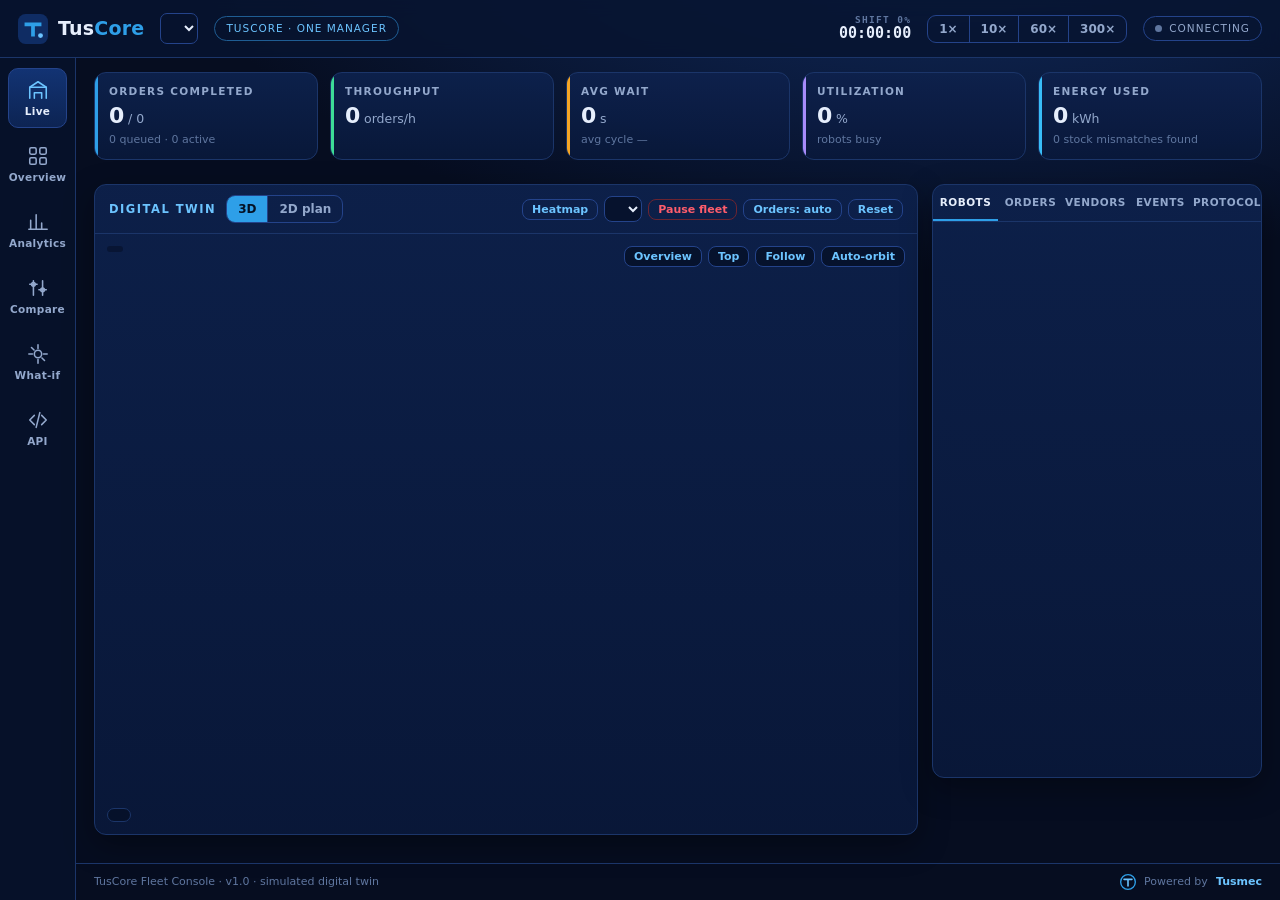
==== commit c0e9f171: "v1.1: menu fix, realistic pick/drop, overview, live controls, 40-robot site" ====
--- a/frontend/index.html
+++ b/frontend/index.html
@@ -13,11 +13,11 @@
 <div class="app">
   <header>
     <div class="brand"><img src="assets/tuscore-mark.svg" alt="TusCore"><b>Tus<i>Core</i></b><small class="hide-sm">Fleet Console</small></div>
-    <div class="site hide-sm"><span class="lbl">Site</span><select id="layoutSel" title="Warehouse layout"></select></div>
-    <span class="pill mode-t" id="modePill" title="How the fleet is managed">TusCore · one manager</span>
+    <div class="site hide-sm"><span class="lbl hide-md">Site</span><select id="layoutSel" title="Warehouse layout"></select></div>
+    <span class="pill mode-t" id="modePill" title="How the fleet is managed"><span id="modeTxt">TusCore · one manager</span></span>
     <div class="spacer"></div>
-    <span class="lbl hide-sm">Allocator</span>
-    <div class="seg hide-sm" id="alloc"><button data-a="greedy">Greedy</button><button data-a="hungarian">Hungarian</button></div>
+    <span class="lbl hide-md">Allocator</span>
+    <div class="seg hide-md" id="alloc"><button data-a="greedy">Greedy</button><button data-a="hungarian">Hungarian</button></div>
     <div class="clock mono"><small id="shiftlbl">Shift 0%</small><span id="clock">00:00:00</span></div>
     <div class="seg" id="speed"><button data-s="1">1×</button><button data-s="10">10×</button><button data-s="60">60×</button><button data-s="300">300×</button></div>
     <span class="pill" id="live"><span class="d"></span><span id="livetxt">Connecting</span></span>
@@ -25,6 +25,7 @@
 
   <nav id="nav">
     <button data-p="ops" class="on" title="Live operations"><svg viewBox="0 0 24 24"><path d="M3 21V9l9-6 9 6v12"/><path d="M8 21v-6h8v6"/><path d="M3 9h18"/></svg>Live</button>
+    <button data-p="overview" title="Fleet overview"><svg viewBox="0 0 24 24"><rect x="3" y="3" width="7" height="7" rx="1.5"/><rect x="14" y="3" width="7" height="7" rx="1.5"/><rect x="3" y="14" width="7" height="7" rx="1.5"/><rect x="14" y="14" width="7" height="7" rx="1.5"/></svg>Overview<i class="navbadge" id="navAlerts"></i></button>
     <button data-p="analytics" title="Analytics"><svg viewBox="0 0 24 24"><path d="M4 20V10M10 20V4M16 20v-7M22 20H2"/></svg>Analytics</button>
     <button data-p="compare" title="Scenario comparison"><svg viewBox="0 0 24 24"><path d="M7 4v16M17 4v16M3 8h8M13 14h8"/><circle cx="7" cy="8" r="2"/><circle cx="17" cy="14" r="2"/></svg>Compare</button>
     <button data-p="whatif" title="What-if and ROI"><svg viewBox="0 0 24 24"><path d="M12 2v4M12 18v4M4.9 4.9l2.8 2.8M16.3 16.3l2.8 2.8M2 12h4M18 12h4"/><circle cx="12" cy="12" r="4"/></svg>What-if</button>
@@ -48,10 +49,14 @@
           <div class="hd">
             <h2>Digital twin</h2>
             <div class="seg" id="viewSeg"><button data-v="3d" class="on">3D</button><button data-v="2d">2D plan</button></div>
-            <span class="hint hide-sm" id="twinHint">Drag to orbit · scroll to zoom · click a robot</span>
             <span class="spacer"></span>
-            <button class="btn" id="autoBtn">Auto orders: ON</button>
-            <button class="btn" id="resetBtn">Reset shift</button>
+            <div class="tools">
+              <button class="btn sm" id="heatBtn" title="Show where robots lose time waiting for each other">Heatmap</button>
+              <select id="aisleSel" title="Close or re-open an aisle for maintenance"></select>
+              <button class="btn sm danger" id="pauseBtn" title="Stop every robot where it is (orders keep queuing)">Pause fleet</button>
+              <button class="btn sm" id="autoBtn" title="Automatic order stream">Orders: auto</button>
+              <button class="btn sm" id="resetBtn" title="Restart the shift">Reset</button>
+            </div>
           </div>
           <div class="twin" id="twin">
             <div id="view3d" style="position:absolute;inset:0"></div>
@@ -61,6 +66,9 @@
               <button class="btn sm" data-cam="follow">Follow</button><button class="btn sm" data-cam="orbit">Auto-orbit</button>
             </div>
             <div class="overlay banner" id="modeBanner">Separate managers: each vendor's manager sees only its own robots</div>
+            <div class="overlay pausebar" id="pauseBar">FLEET PAUSED · all robots holding position <button class="btn sm" id="resumeBtn">Resume</button></div>
+            <div class="overlay heatlegend" id="heatLegend"><span>Waiting time</span><i></i><span>low → high</span></div>
+            <div class="overlay twinhint" id="twinHint"></div>
             <div class="overlay legend" id="legend"></div>
             <div class="overlay" id="tip"></div>
           </div>
@@ -71,6 +79,26 @@
           <div class="panel" id="panel"></div>
         </div>
       </div>
+    </section>
+
+    <!-- ================= OVERVIEW ================= -->
+    <section class="page" id="p-overview">
+      <div class="hero">
+        <div class="hero-txt">
+          <span class="lbl" style="color:var(--cyan2)">TusCore · heterogeneous fleet management</span>
+          <h1>One platform for every robot on your floor</h1>
+          <p>Robots from different vendors, speaking different protocols, coordinated as one fleet: the right robot for every order,
+             safe shared traffic, automatic recovery from faults - and one live view of everything.</p>
+        </div>
+        <div class="hero-stats" id="ovStats"></div>
+      </div>
+      <div class="ovv" id="ovVendors"></div>
+      <div class="two" style="margin-top:14px">
+        <div class="card"><div class="hd"><h2>How TusCore runs the site - live</h2><span class="hint">every number updates in real time</span></div><div class="bd"><div class="flow" id="ovFlow"></div></div></div>
+        <div class="card"><div class="hd"><h2>Needs attention now</h2><span class="spacer"></span><span class="badge" id="ovAlertCount">0</span></div><div class="bd" id="ovAlerts" style="max-height:330px;overflow:auto"></div></div>
+      </div>
+      <div class="card" style="margin-top:14px"><div class="hd"><h2>Proven value</h2><span class="hint" id="ovValueMeta">from the latest scenario comparison</span><span class="spacer"></span><a class="btn sm" href="#compare">See the comparison</a></div>
+        <div class="bd"><div class="headlines" id="ovValue"></div></div></div>
     </section>
 
     <!-- ================= ANALYTICS ================= -->
@@ -163,6 +191,7 @@
 
   <footer><span>TusCore Fleet Console · v1.0 · simulated digital twin</span><span class="pw"><img src="assets/tusmec-mark.svg" alt="">Powered by <b>Tusmec</b></span></footer>
 </div>
+<div class="toast" id="toast"></div>
 <script type="module" src="js/app.js"></script>
 </body>
 </html>
--- a/frontend/css/app.css
+++ b/frontend/css/app.css
@@ -89,10 +89,11 @@
 .kpi .v small{font-size:12.5px;color:var(--muted);font-weight:500;margin-left:4px;letter-spacing:0}
 .kpi .sub{color:var(--dim);font-size:11px;white-space:nowrap;overflow:hidden;text-overflow:ellipsis}
 .safety{display:grid;grid-template-columns:repeat(5,minmax(0,1fr));gap:12px;margin-top:10px}
-.sf{display:flex;align-items:center;gap:9px;background:rgba(8,24,58,.9);border:1px solid var(--line);border-radius:9px;padding:6px 12px;min-width:0}
-.sf i{width:8px;height:8px;border-radius:50%;background:var(--ok);box-shadow:0 0 8px var(--ok);flex:none}
+.sf{position:relative;background:rgba(8,24,58,.9);border:1px solid var(--line);border-radius:9px;padding:6px 12px 6px 28px;min-width:0}
+.sf i{position:absolute;left:12px;top:12px;width:8px;height:8px;border-radius:50%;background:var(--ok);box-shadow:0 0 8px var(--ok)}
 .sf i.warn{background:var(--warn);box-shadow:0 0 8px var(--warn)}.sf i.bad{background:var(--bad);box-shadow:0 0 8px var(--bad)}
-.sf b{font-size:15px;font-variant-numeric:tabular-nums;white-space:nowrap}.sf span{color:var(--muted);font-size:10.5px;letter-spacing:.7px;text-transform:uppercase;white-space:nowrap;overflow:hidden;text-overflow:ellipsis}
+.sf b{display:block;font-size:15px;line-height:1.25;font-variant-numeric:tabular-nums;white-space:nowrap;overflow:hidden;text-overflow:ellipsis}
+.sf span{display:block;color:var(--muted);font-size:10px;letter-spacing:.7px;text-transform:uppercase;white-space:nowrap;overflow:hidden;text-overflow:ellipsis}
 
 /* ---------- operations ---------- */
 .ops{display:grid;grid-template-columns:minmax(0,1fr) 370px;gap:14px;margin-top:14px;align-items:start}
@@ -174,3 +175,48 @@
 @media(max-width:760px){.app{grid-template-columns:1fr}nav{position:fixed;bottom:0;top:auto;left:0;right:0;height:auto;flex-direction:row;z-index:30;justify-content:space-around;grid-row:auto}
   footer{grid-column:1;padding-bottom:80px}header{flex-wrap:wrap;height:auto;padding:8px 12px}.app{grid-template-rows:auto minmax(0,1fr) auto}
   .kpis,.safety{grid-template-columns:repeat(2,minmax(0,1fr))}main{padding:12px}.hide-sm{display:none}}
+
+/* ---------- v1.1: operator toolbar, overlays, overview ---------- */
+.tools{display:flex;gap:6px;align-items:center;flex-wrap:wrap;justify-content:flex-end}
+.tools select{padding:4px 8px;font-size:11.5px;border-radius:8px;max-width:150px}
+.btn.on{background:var(--cyan);color:#041225;border-color:var(--cyan)}
+.pausebar{left:50%;top:12px;transform:translateX(-50%);display:none;align-items:center;gap:12px;background:rgba(90,28,39,.95);border:1px solid var(--bad);
+  color:#ffd5da;border-radius:9px;padding:6px 8px 6px 14px;font-weight:700;font-size:12px;letter-spacing:.6px;pointer-events:auto;z-index:8;box-shadow:var(--shadow)}
+.heatlegend{right:12px;bottom:12px;display:none;align-items:center;gap:8px;background:rgba(6,16,40,.85);border:1px solid var(--line);border-radius:8px;padding:5px 10px;font-size:11px;color:var(--muted)}
+.heatlegend i{width:90px;height:8px;border-radius:4px;background:linear-gradient(90deg,hsl(58,100%,50%),hsl(30,100%,50%),hsl(0,100%,50%))}
+.twinhint{left:12px;top:12px;font-size:11px;color:var(--dim);background:rgba(6,16,40,.6);border-radius:6px;padding:3px 8px}
+.navbadge{display:none;position:absolute;top:6px;right:10px;min-width:16px;height:16px;border-radius:8px;background:var(--bad);color:#fff;font:700 10px/16px Inter,sans-serif;font-style:normal;padding:0 4px}
+nav button{position:relative}
+.toast{position:fixed;right:18px;bottom:18px;z-index:50;display:none;max-width:420px;background:#1c0d14;border:1px solid var(--bad);color:#ffd5da;border-radius:10px;padding:10px 14px;font-size:12.5px;box-shadow:var(--shadow)}
+.toast.ok{background:#0c241b;border-color:var(--ok);color:#c9f5df}
+
+.hero{display:grid;grid-template-columns:minmax(0,1.15fr) minmax(0,1fr);gap:18px;align-items:center;padding:22px 24px;border:1px solid var(--line2);border-radius:16px;
+  background:radial-gradient(700px 300px at 0% 0%,rgba(46,159,232,.22),transparent 60%),linear-gradient(135deg,#0f2b63,#0a1c45)}
+.hero h1{font-size:28px;line-height:1.15;letter-spacing:-.4px;margin:6px 0 8px}
+.hero p{color:var(--muted);font-size:13.5px;line-height:1.6;max-width:640px}
+.hero-stats{display:grid;grid-template-columns:repeat(3,minmax(0,1fr));gap:10px}
+.hs{background:rgba(6,16,40,.55);border:1px solid var(--line);border-radius:12px;padding:10px 12px}
+.hs b{display:block;font-size:24px;font-weight:800;font-variant-numeric:tabular-nums;letter-spacing:-.3px}
+.hs span{color:var(--muted);font-size:10.5px;letter-spacing:1px;text-transform:uppercase}
+.ovv{display:grid;grid-template-columns:repeat(4,minmax(0,1fr));gap:14px;margin-top:14px}
+.vcard{background:linear-gradient(180deg,rgba(13,33,76,.95),rgba(9,24,58,.95));border:1px solid var(--line);border-radius:var(--radius);padding:14px;position:relative;overflow:hidden}
+.vcard::before{content:"";position:absolute;left:0;right:0;top:0;height:3px;background:var(--vc)}
+.vcard .vh{display:flex;align-items:center;gap:10px}.vcard .vh b{font-size:14px}.vcard .vh small{display:block;color:var(--muted);font-size:11.5px}
+.vcard .big{font-size:26px;font-weight:800;margin-top:10px;font-variant-numeric:tabular-nums}.vcard .big small{font-size:12px;color:var(--muted);font-weight:500}
+.stack{display:flex;height:8px;border-radius:5px;overflow:hidden;background:#091630;margin:8px 0 6px}.stack i{display:block;height:100%}
+.vlegend{display:flex;flex-wrap:wrap;gap:4px 10px;color:var(--muted);font-size:11px}.vlegend span{display:flex;align-items:center;gap:5px}.vlegend em{width:8px;height:8px;border-radius:2px;display:inline-block}
+.flow{display:grid;grid-template-columns:repeat(5,minmax(0,1fr));gap:10px;position:relative}
+.step{background:#08183a;border:1px solid var(--line2);border-radius:12px;padding:12px 10px;position:relative;min-width:0}
+.step:not(:last-child)::after{content:"";position:absolute;right:-9px;top:50%;width:8px;height:8px;border-top:2px solid var(--cyan);border-right:2px solid var(--cyan);transform:translateY(-50%) rotate(45deg)}
+.step .n{width:22px;height:22px;border-radius:50%;display:grid;place-items:center;background:var(--cyan);color:#041225;font-weight:800;font-size:11px}
+.step b{display:block;font-size:12.5px;margin-top:8px;line-height:1.3}.step p{color:var(--dim);font-size:11px;line-height:1.45;margin-top:4px}
+.step .ctr{font-size:20px;font-weight:800;color:var(--cyan2);margin-top:8px;font-variant-numeric:tabular-nums}.step .ctr small{display:block;font-size:10px;color:var(--muted);font-weight:600;letter-spacing:.8px;text-transform:uppercase}
+.alert{display:flex;gap:10px;align-items:flex-start;padding:8px 6px;border-bottom:1px solid var(--line);font-size:12.5px}
+.alert .sv{width:4px;align-self:stretch;border-radius:3px;flex:none}.alert small{display:block;color:var(--muted)}
+.alert .btn{margin-left:auto}
+
+@media(max-width:1500px){.hide-md{display:none!important}.site select{max-width:210px}.brand small{display:none}
+  .ops{grid-template-columns:minmax(0,1fr) 330px}.kpi .v{font-size:22px}.panel{padding:10px}}
+@media(max-width:1350px){.flow{grid-template-columns:repeat(3,minmax(0,1fr))}.step:nth-child(3)::after{display:none}.ovv{grid-template-columns:repeat(2,minmax(0,1fr))}
+  .hero{grid-template-columns:1fr}}
+@media(max-height:820px){.kpi{padding:8px 12px}.kpi .v{font-size:20px}.kpi .sub{display:none}.safety{margin-top:8px}.twin{min-height:440px;height:calc(100vh - 255px)}.panel{height:calc(100vh - 300px);min-height:400px}}
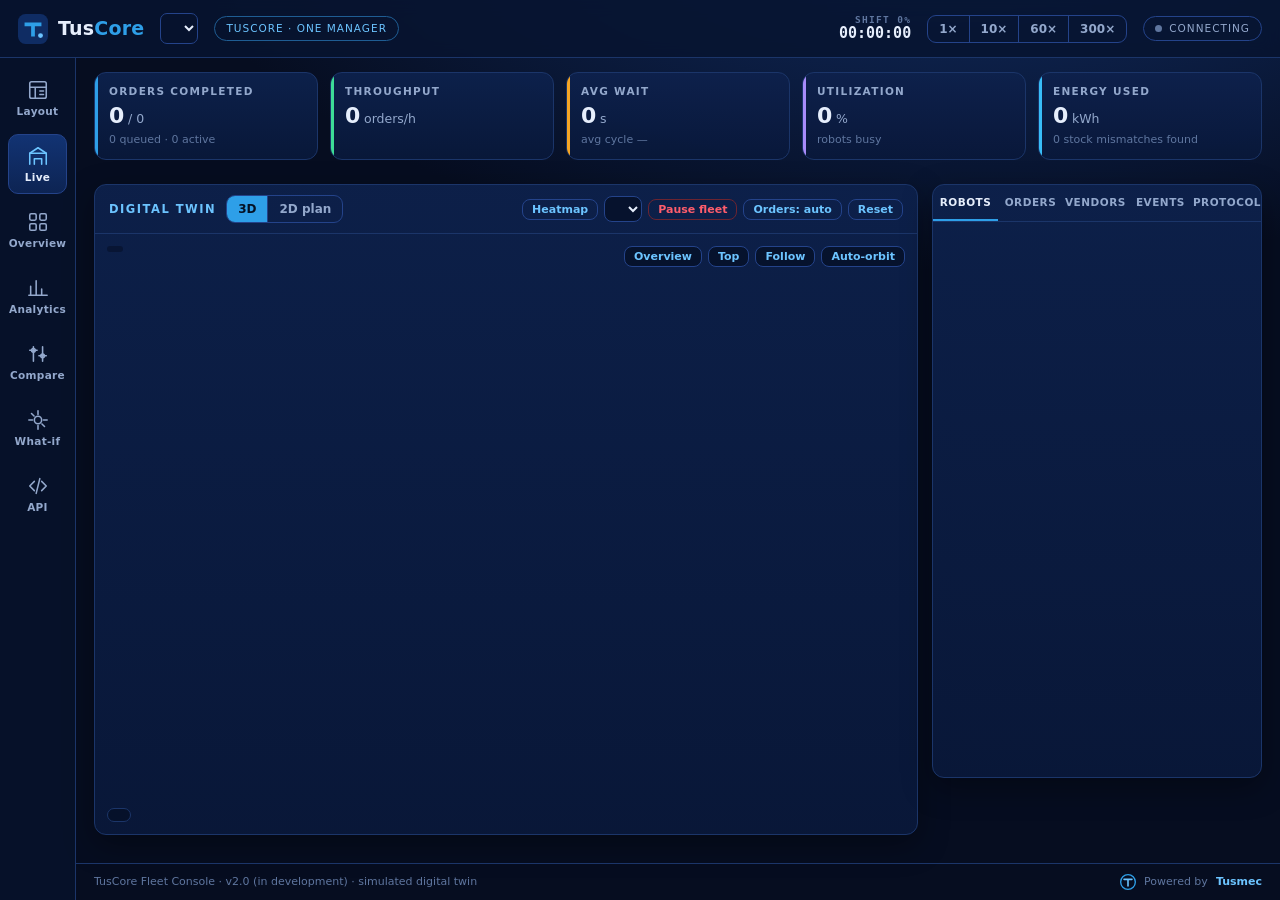
==== commit 2083d8a6: "Layout for warehouse design" ====
--- a/frontend/index.html
+++ b/frontend/index.html
@@ -24,6 +24,7 @@
   </header>
 
   <nav id="nav">
+    <button data-p="layout" title="Layout designer"><svg viewBox="0 0 24 24"><rect x="3" y="3" width="18" height="18" rx="2"/><path d="M3 9h18M9 9v12M14 13h4M14 17h4"/></svg>Layout</button>
     <button data-p="ops" class="on" title="Live operations"><svg viewBox="0 0 24 24"><path d="M3 21V9l9-6 9 6v12"/><path d="M8 21v-6h8v6"/><path d="M3 9h18"/></svg>Live</button>
     <button data-p="overview" title="Fleet overview"><svg viewBox="0 0 24 24"><rect x="3" y="3" width="7" height="7" rx="1.5"/><rect x="14" y="3" width="7" height="7" rx="1.5"/><rect x="3" y="14" width="7" height="7" rx="1.5"/><rect x="14" y="14" width="7" height="7" rx="1.5"/></svg>Overview<i class="navbadge" id="navAlerts"></i></button>
     <button data-p="analytics" title="Analytics"><svg viewBox="0 0 24 24"><path d="M4 20V10M10 20V4M16 20v-7M22 20H2"/></svg>Analytics</button>
@@ -33,6 +34,46 @@
   </nav>
 
   <main>
+    <!-- ================= LAYOUT DESIGNER ================= -->
+    <section class="page" id="p-layout">
+      <div class="dz-top card">
+        <div class="dz-name"><input id="dzName" title="Layout name" placeholder="Layout name"><span class="dz-dirty" id="dzDirty" title="Unsaved changes"></span></div>
+        <select id="dzOpen" title="Open an example or a saved layout"></select>
+        <button class="btn sm" id="dzNew" title="Start an empty floor">New</button>
+        <span class="dz-sep"></span>
+        <button class="btn sm" id="dzUndo" title="Undo (Ctrl+Z)">Undo</button>
+        <button class="btn sm" id="dzRedo" title="Redo (Ctrl+Y)">Redo</button>
+        <span class="dz-sep"></span>
+        <button class="btn sm" id="dzFit" title="Fit the floor to the screen (F)">Fit</button>
+        <span class="spacer"></span>
+        <select id="dzVersions" title="Version history"></select>
+        <button class="btn sm" id="dzSave" title="Save a new version (Ctrl+S)">Save</button>
+        <button class="btn primary" id="dzRun" title="Save, turn the layout into the simulation map and start a shift">Run shift ▸</button>
+      </div>
+      <div class="dz">
+        <aside class="dz-left card">
+          <div class="dz-h">Draw</div>
+          <div class="dz-tools" id="dzTools"></div>
+          <div class="dz-h">Robots</div>
+          <div id="dzRobots"></div>
+          <div class="dz-h">Orders per hour</div>
+          <div id="dzOrders" class="dz-orders"></div>
+        </aside>
+        <div class="dz-canvas card" id="dzWrap">
+          <svg id="dzSvg" tabindex="0"></svg>
+          <div class="dz-status" id="dzStatus"></div>
+          <div class="dz-help" id="dzHelp">Pick an element on the left and drag on the floor to draw it · drag to move · handles to resize ·
+            <b>R</b> rotate · <b>Ctrl+D</b> duplicate · <b>Del</b> delete · arrows nudge 1 m · wheel to zoom · drag empty floor to pan</div>
+        </div>
+        <aside class="dz-right">
+          <div class="card"><div class="hd"><h2 id="dzPropTitle">Floor</h2></div><div class="bd" id="dzProps"></div></div>
+          <div class="card"><div class="hd"><h2>Problems</h2><span class="spacer"></span><span id="dzSummary"></span></div>
+            <div class="bd dz-problems" id="dzProblems"></div></div>
+          <div class="card"><div class="hd"><h2>This layout</h2></div><div class="bd" id="dzStats"></div></div>
+        </aside>
+      </div>
+    </section>
+
     <!-- ================= LIVE OPERATIONS ================= -->
     <section class="page on" id="p-ops">
       <div class="kpis">
@@ -189,7 +230,7 @@
     </section>
   </main>
 
-  <footer><span>TusCore Fleet Console · v1.0 · simulated digital twin</span><span class="pw"><img src="assets/tusmec-mark.svg" alt="">Powered by <b>Tusmec</b></span></footer>
+  <footer><span>TusCore Fleet Console · v2.0 (in development) · simulated digital twin</span><span class="pw"><img src="assets/tusmec-mark.svg" alt="">Powered by <b>Tusmec</b></span></footer>
 </div>
 <div class="toast" id="toast"></div>
 <script type="module" src="js/app.js"></script>
--- a/frontend/css/app.css
+++ b/frontend/css/app.css
@@ -220,3 +220,56 @@
 @media(max-width:1350px){.flow{grid-template-columns:repeat(3,minmax(0,1fr))}.step:nth-child(3)::after{display:none}.ovv{grid-template-columns:repeat(2,minmax(0,1fr))}
   .hero{grid-template-columns:1fr}}
 @media(max-height:820px){.kpi{padding:8px 12px}.kpi .v{font-size:20px}.kpi .sub{display:none}.safety{margin-top:8px}.twin{min-height:440px;height:calc(100vh - 255px)}.panel{height:calc(100vh - 300px);min-height:400px}}
+
+/* ---------- layout designer ---------- */
+.dz-top{display:flex;align-items:center;gap:8px;padding:8px 10px;margin-bottom:10px;flex-wrap:wrap}
+.dz-name{display:flex;align-items:center;gap:6px}
+.dz-name input{font-weight:700;font-size:14px;width:330px;background:transparent;border-color:transparent}
+.dz-name input:hover,.dz-name input:focus{border-color:var(--line2);background:#06122d}
+.dz-dirty{width:8px;height:8px;border-radius:50%;background:var(--warn);display:none}.dz-dirty.on{display:block}
+.dz-sep{width:1px;height:22px;background:var(--line2)}
+.dz-top select{max-width:240px}
+.dz{display:grid;grid-template-columns:220px minmax(0,1fr) 300px;gap:10px;height:calc(100vh - 58px - 28px - 62px - 40px);min-height:520px}
+.dz-left{padding:10px;overflow:auto}
+.dz-h{font-size:10.5px;letter-spacing:1.4px;text-transform:uppercase;color:var(--cyan2);font-weight:750;margin:6px 0 8px}
+.dz-h:not(:first-child){margin-top:14px;padding-top:12px;border-top:1px solid var(--line)}
+.dz-tools{display:grid;grid-template-columns:1fr 1fr;gap:6px}
+.dz-tool{display:flex;align-items:center;gap:7px;padding:7px 8px;border:1px solid var(--line2);border-radius:8px;background:transparent;color:var(--text);
+  cursor:pointer;font-size:11.5px;font-weight:600;text-align:left}
+.dz-tool i{width:12px;height:12px;border-radius:3px;flex:none}
+.dz-tool:hover{border-color:var(--cyan);background:var(--s2)}
+.dz-tool.on{border-color:var(--cyan);background:#0f3a6e;box-shadow:inset 0 0 0 1px var(--cyan)}
+.dz-tool.wide{grid-column:1/-1}
+.dz-robot{display:grid;grid-template-columns:1fr auto;gap:2px 8px;align-items:center;padding:7px 0;border-bottom:1px dashed var(--line)}
+.dz-robot b{font-size:12px;font-weight:650}.dz-robot small{grid-column:1/-1;color:var(--dim);font-size:10.5px}
+.dz-step{display:inline-flex;align-items:center;border:1px solid var(--line2);border-radius:7px;overflow:hidden}
+.dz-step button{background:transparent;border:0;color:var(--cyan2);width:24px;height:24px;cursor:pointer;font-size:14px}
+.dz-step button:hover{background:var(--s2)}
+.dz-step input{width:38px;border:0;border-radius:0;text-align:center;padding:3px 0;background:#06122d}
+.dz-orders{display:grid;grid-template-columns:1fr 64px;gap:6px 8px;align-items:center;font-size:11.5px;color:var(--muted)}
+.dz-orders input{padding:4px 6px;text-align:right}
+.dz-canvas{position:relative;overflow:hidden;padding:0}
+#dzSvg{width:100%;height:100%;display:block;outline:none;cursor:default;user-select:none}
+#dzSvg.pan{cursor:grab}#dzSvg.panning{cursor:grabbing}#dzSvg.draw{cursor:crosshair}
+.dz-status{position:absolute;left:10px;bottom:8px;font-size:11px;color:var(--muted);background:rgba(6,13,32,.8);padding:3px 8px;border-radius:6px;pointer-events:none}
+.dz-help{position:absolute;left:10px;right:10px;top:8px;font-size:11px;color:var(--dim);background:rgba(6,13,32,.75);padding:5px 9px;border-radius:7px;pointer-events:none}
+.dz-help b{color:var(--muted)}
+.dz-right{display:flex;flex-direction:column;gap:10px;overflow:auto;min-height:0}
+.dz-right .card>.bd{padding:10px 12px}
+.dz-props{display:grid;grid-template-columns:1fr 1fr;gap:8px}
+.dz-props .field.full{grid-column:1/-1}
+.dz-props .field input,.dz-props .field select{padding:5px 7px}
+.dz-acts{display:flex;gap:6px;flex-wrap:wrap;margin-top:10px}
+.dz-problems{max-height:300px;overflow:auto;padding:6px 8px!important}
+.dz-prob{display:grid;grid-template-columns:16px 1fr;gap:6px;padding:7px 6px;border-radius:7px;cursor:pointer;font-size:12px;line-height:1.35}
+.dz-prob:hover{background:var(--s2)}
+.dz-prob .ic{width:14px;height:14px;border-radius:50%;margin-top:1px;display:grid;place-items:center;font-size:9px;font-weight:800;color:#041225}
+.dz-prob.error .ic{background:var(--bad)}.dz-prob.warning .ic{background:var(--warn)}.dz-prob.info .ic{background:var(--dim)}
+.dz-prob small{display:block;color:var(--dim);margin-top:2px}
+.dz-ok{color:var(--ok);font-size:12px;padding:6px}
+.dz-sum{font-size:10.5px;font-weight:700;letter-spacing:.6px}
+.dz-sum .e{color:var(--bad)}.dz-sum .w{color:var(--warn)}.dz-sum .k{color:var(--ok)}
+.dz-el{cursor:move}
+.dz-el text{pointer-events:none;font-weight:700;letter-spacing:0}
+.dz-handle{fill:#fff;stroke:var(--cyan);cursor:nwse-resize}
+@media (max-width:1300px){.dz{grid-template-columns:190px minmax(0,1fr) 260px}}
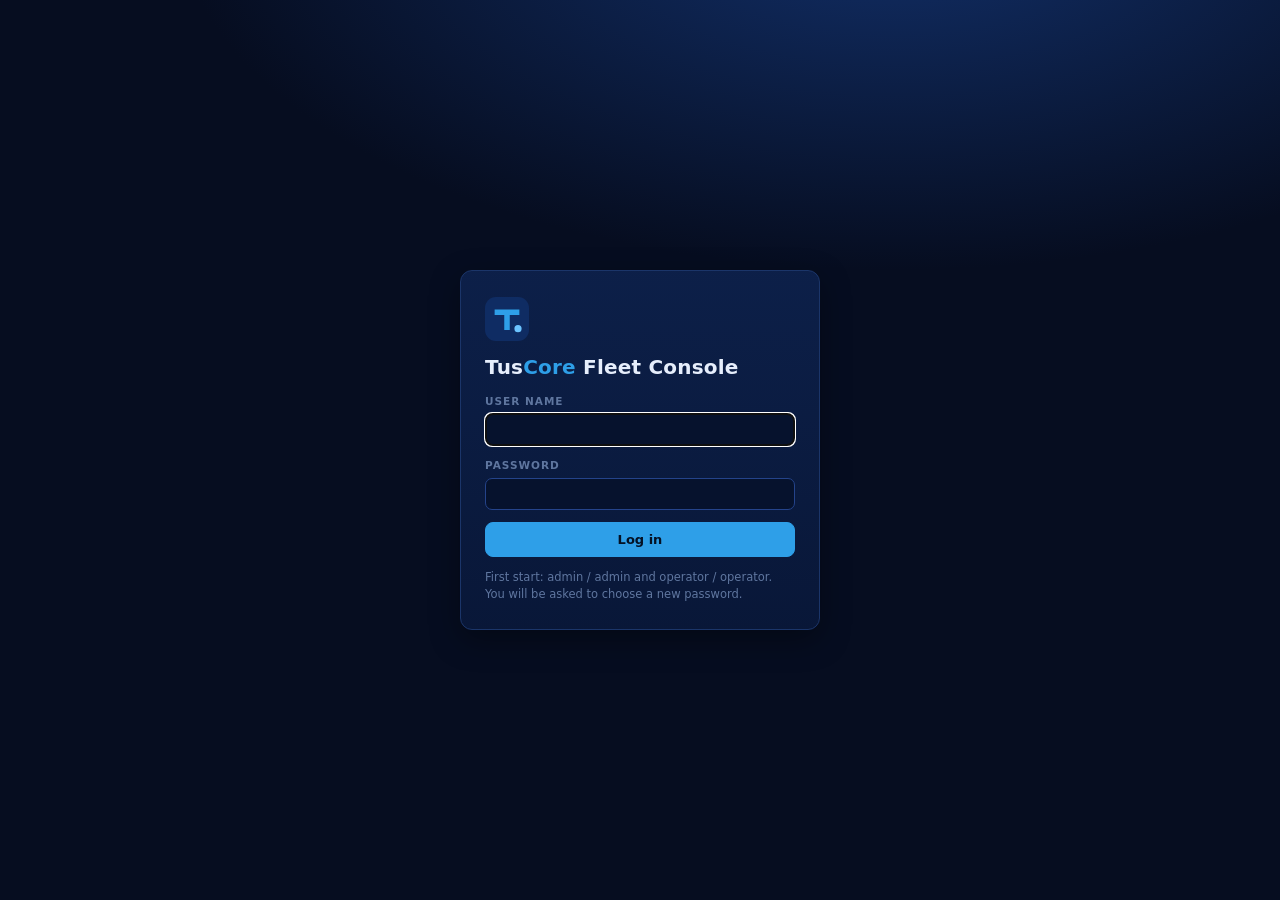
==== commit f3dd2350: "Task 2 step 2: traffic rules, missions, WMS API and mock WMS, database and shift replay, login and a" ====
--- a/frontend/index.html
+++ b/frontend/index.html
@@ -21,12 +21,17 @@
     <div class="clock mono"><small id="shiftlbl">Shift 0%</small><span id="clock">00:00:00</span></div>
     <div class="seg" id="speed"><button data-s="1">1×</button><button data-s="10">10×</button><button data-s="60">60×</button><button data-s="300">300×</button></div>
     <span class="pill" id="live"><span class="d"></span><span id="livetxt">Connecting</span></span>
+    <button class="alarmbtn" id="alarmBtn" title="Alarms"><svg viewBox="0 0 24 24"><path d="M6 16V11a6 6 0 0 1 12 0v5l2 2H4z"/><path d="M10 20a2 2 0 0 0 4 0"/></svg><b id="alarmN">0</b></button>
+    <div class="usermenu" id="userMenu" hidden><button class="userbtn" id="userBtn"><i id="userIcon">A</i><span><b id="userName">admin</b><small id="userRole">admin</small></span></button>
+      <div class="umenu" id="umenu" hidden><button data-u="password">Change password</button><button data-u="users" data-admin>Users and audit log</button><button data-u="logout">Log out</button></div></div>
   </header>
 
   <nav id="nav">
     <button data-p="layout" title="Layout designer"><svg viewBox="0 0 24 24"><rect x="3" y="3" width="18" height="18" rx="2"/><path d="M3 9h18M9 9v12M14 13h4M14 17h4"/></svg>Layout</button>
     <button data-p="ops" class="on" title="Live operations"><svg viewBox="0 0 24 24"><path d="M3 21V9l9-6 9 6v12"/><path d="M8 21v-6h8v6"/><path d="M3 9h18"/></svg>Live</button>
     <button data-p="overview" title="Fleet overview"><svg viewBox="0 0 24 24"><rect x="3" y="3" width="7" height="7" rx="1.5"/><rect x="14" y="3" width="7" height="7" rx="1.5"/><rect x="3" y="14" width="7" height="7" rx="1.5"/><rect x="14" y="14" width="7" height="7" rx="1.5"/></svg>Overview<i class="navbadge" id="navAlerts"></i></button>
+    <button data-p="missions" title="Missions"><svg viewBox="0 0 24 24"><circle cx="5" cy="18" r="2"/><circle cx="19" cy="6" r="2"/><path d="M7 18h6a3 3 0 0 0 0-6h-2a3 3 0 0 1 0-6h6"/></svg>Missions</button>
+    <button data-p="replay" title="Shift history and replay"><svg viewBox="0 0 24 24"><path d="M3 12a9 9 0 1 0 3-6.7"/><path d="M3 4v5h5"/><path d="M12 8v4l3 2"/></svg>History</button>
     <button data-p="analytics" title="Analytics"><svg viewBox="0 0 24 24"><path d="M4 20V10M10 20V4M16 20v-7M22 20H2"/></svg>Analytics</button>
     <button data-p="compare" title="Scenario comparison"><svg viewBox="0 0 24 24"><path d="M7 4v16M17 4v16M3 8h8M13 14h8"/><circle cx="7" cy="8" r="2"/><circle cx="17" cy="14" r="2"/></svg>Compare</button>
     <button data-p="whatif" title="What-if and ROI"><svg viewBox="0 0 24 24"><path d="M12 2v4M12 18v4M4.9 4.9l2.8 2.8M16.3 16.3l2.8 2.8M2 12h4M18 12h4"/><circle cx="12" cy="12" r="4"/></svg>What-if</button>
@@ -45,6 +50,7 @@
         <button class="btn sm" id="dzRedo" title="Redo (Ctrl+Y)">Redo</button>
         <span class="dz-sep"></span>
         <button class="btn sm" id="dzFit" title="Fit the floor to the screen (F)">Fit</button>
+        <button class="btn sm" id="dzSuggest" title="Traffic assistant: one-way lanes for 1 m aisles (neighbours in opposite directions) and one-robot zones for doors">Suggest traffic</button>
         <span class="spacer"></span>
         <select id="dzVersions" title="Version history"></select>
         <button class="btn sm" id="dzSave" title="Save a new version (Ctrl+S)">Save</button>
@@ -52,16 +58,28 @@
       </div>
       <div class="dz">
         <aside class="dz-left card">
+          <div class="dz-h">Floor plan</div>
+          <div id="dzPlan"></div>
+          <input type="file" id="dzFile" accept=".pdf,.png,.jpg,.jpeg,.webp,.bmp,.tif,.tiff,.gif,application/pdf,image/*" hidden>
           <div class="dz-h">Draw</div>
           <div class="dz-tools" id="dzTools"></div>
           <div class="dz-h">Robots</div>
           <div id="dzRobots"></div>
+          <div class="dz-addrob"><button class="btn sm" id="dzNewRobot" title="Define a robot from another vendor: its job, size, speed, battery, price and protocol">+ Robot type</button>
+            <select id="dzLib" title="Add a robot type you saved before"></select></div>
           <div class="dz-h">Orders per hour</div>
           <div id="dzOrders" class="dz-orders"></div>
         </aside>
         <div class="dz-canvas card" id="dzWrap">
           <svg id="dzSvg" tabindex="0"></svg>
           <div class="dz-status" id="dzStatus"></div>
+          <div class="dz-scalebox" id="dzScaleBox" hidden>
+            <b>Real distance between the two points</b>
+            <div class="row"><input id="dzScaleM" type="number" min="0.1" step="0.01" placeholder="e.g. 24.5"><span>m</span>
+              <button class="btn sm primary" id="dzScaleOk">Set scale</button><button class="btn sm" id="dzScaleNo">Cancel</button></div>
+            <small id="dzScaleNow"></small>
+          </div>
+          <div class="dz-drop" id="dzDrop">Drop the floor plan here (PDF, PNG or JPG)</div>
           <div class="dz-help" id="dzHelp">Pick an element on the left and drag on the floor to draw it · drag to move · handles to resize ·
             <b>R</b> rotate · <b>Ctrl+D</b> duplicate · <b>Del</b> delete · arrows nudge 1 m · wheel to zoom · drag empty floor to pan</div>
         </div>
@@ -72,6 +90,27 @@
           <div class="card"><div class="hd"><h2>This layout</h2></div><div class="bd" id="dzStats"></div></div>
         </aside>
       </div>
+      <dialog class="dz-dlg" id="dzRobotDlg">
+        <form method="dialog" id="dzRobotForm">
+          <h3 id="dzRobotTitle">New robot type</h3>
+          <p class="hint">Any robot from any vendor. Pick the job it does; TusCore plans it like the built-in robot for that job, with your size, speed and battery.</p>
+          <div class="dz-props">
+            <div class="field full"><label>Name</label><input name="label" required maxlength="40" placeholder="e.g. Geek+ P800"></div>
+            <div class="field full"><label>Job</label><select name="role"></select></div>
+            <div class="field"><label>Vendor</label><input name="vendor" maxlength="40" placeholder="e.g. Geek+"></div>
+            <div class="field"><label>Protocol</label><select name="adapter"></select></div>
+            <div class="field"><label>Width (m)</label><input name="width_m" type="number" step="0.05"></div>
+            <div class="field"><label>Length (m)</label><input name="length_m" type="number" step="0.05"></div>
+            <div class="field"><label>Speed (m/s)</label><input name="speed_mps" type="number" step="0.1"></div>
+            <div class="field"><label>Battery (kWh)</label><input name="battery_kwh" type="number" step="0.1"></div>
+            <div class="field"><label>Price (EUR)</label><input name="cost_eur" type="number" step="1000"></div>
+            <div class="field"><label>Colour</label><input name="color" type="color" value="#a78bfa"></div>
+          </div>
+          <p class="hint" id="dzRobotNeed"></p>
+          <label class="dz-check"><input type="checkbox" name="lib" checked> Also save to my robot library (use it in other layouts)</label>
+          <div class="dz-acts"><span class="spacer"></span><button class="btn sm" value="cancel" formnovalidate>Cancel</button><button class="btn sm primary" value="ok" id="dzRobotOk">Save robot type</button></div>
+        </form>
+      </dialog>
     </section>
 
     <!-- ================= LIVE OPERATIONS ================= -->
@@ -208,8 +247,57 @@
     </section>
 
     <!-- ================= INTEGRATION ================= -->
+    <section class="page" id="p-missions">
+      <div class="ms">
+        <div class="card"><div class="hd"><h2>Missions</h2><span class="hint" id="msMeta"></span></div><div class="bd" id="msList"></div></div>
+        <div class="card"><div class="hd"><h2>New mission</h2><span class="spacer"></span><select id="msTpl" class="sm"><option value="">Start from…</option></select></div>
+          <div class="bd ms-form">
+            <div class="field full"><label>Name</label><input id="msName" maxlength="60" placeholder="e.g. Replenish packing 1"></div>
+            <div class="field full"><label>Robot</label><select id="msRobot"></select></div>
+            <div class="field"><label>Priority</label><select id="msPrio"><option value="low">Low</option><option value="normal" selected>Normal</option><option value="high">High</option><option value="urgent">Urgent</option></select></div>
+            <div class="field"><label>Runs (0 = until stopped)</label><input id="msRepeat" type="number" min="0" max="10000" value="1"></div>
+            <div class="field full"><label>Minutes between run starts</label><input id="msEvery" type="number" min="0" max="1440" step="1" value="0"></div>
+            <div class="field full"><label>Steps</label><div id="msSteps"></div><button class="btn sm" id="msAddStep">+ Step</button></div>
+            <datalist id="msTargets"></datalist>
+            <p class="hint full">A step goes <b>to</b> a waypoint (drawn in Layout), a zone (packing_1, dock, charging), a rack bay (A3-05) or x,y and <b>does</b> something there. Each run is one fleet order: it gets a robot by priority, follows the traffic rules and is re-assigned if the robot fails.</p>
+            <div class="full ms-acts"><span class="spacer"></span><button class="btn primary" id="msCreate">Create and start</button></div>
+          </div></div>
+      </div>
+    </section>
+
+    <section class="page" id="p-replay">
+      <div class="rp">
+        <div class="card"><div class="hd"><h2>Recorded shifts</h2><span class="hint">every shift is stored in the database</span></div><div class="bd" style="overflow:auto"><table class="data" id="rpShifts"></table></div></div>
+        <div class="card rp-view"><div class="hd"><h2 id="rpTitle">Replay</h2><span class="hint" id="rpMeta"></span><span class="spacer"></span>
+            <div class="seg" id="rpTabs"><button data-r="events" class="on">Events</button><button data-r="alarms">Alarms</button><button data-r="orders">Orders</button></div></div>
+          <div class="rp-body">
+            <div class="rp-map"><div id="rpPlan" class="plan2d" style="display:flex"><canvas id="rpCanvas"></canvas></div><div class="rp-empty" id="rpEmpty">Pick a shift on the left to replay it.</div></div>
+            <div class="rp-side" id="rpSide"></div>
+          </div>
+          <div class="rp-ctl"><button class="btn sm" id="rpPlay">Play</button><select id="rpSpeed" class="sm"><option value="1">1×</option><option value="10" selected>10×</option><option value="60">60×</option><option value="300">300×</option></select>
+            <input type="range" id="rpTime" min="0" max="0" step="1" value="0"><span class="mono" id="rpClock">00:00:00</span></div>
+        </div>
+      </div>
+    </section>
+
     <section class="page" id="p-integration">
-      <div class="two">
+      <div class="card wms"><div class="hd"><h2>WMS connection</h2><span class="hint" id="wmsMeta"></span><span class="spacer"></span>
+          <label class="dz-check" data-admin>Mock WMS <input type="checkbox" id="wmsMock"></label>
+          <select id="wmsWave" class="sm" data-admin title="A wave of orders every…"><option value="2">waves every 2 min</option><option value="5" selected>waves every 5 min</option><option value="15">waves every 15 min</option></select></div>
+        <div class="bd wms-grid">
+          <div><div class="wms-stats" id="wmsStats"></div>
+            <div class="kv" data-admin><b>API key</b><span class="mono" id="wmsKey">••••••</span><button class="btn sm" id="wmsShow">Show</button><button class="btn sm" id="wmsRotate">New key</button></div>
+            <div class="kv" data-admin><b>Webhooks</b><span id="wmsHooks" class="hint">none</span></div>
+            <div class="row" data-admin><input id="wmsHook" placeholder="https://wms.example.com/tuscore-status"><button class="btn sm" id="wmsHookAdd">Add</button></div>
+<pre class="code">curl -X POST http://localhost:8000/api/wms/orders \
+  -H "X-API-Key: &lt;key&gt;" -H "Content-Type: application/json" \
+  -d '{"ref": "SO-1001-1", "type": "box_pick",
+       "location": "A3-05", "priority": "high"}'
+# status: GET /api/wms/orders/SO-1001-1
+# all changes: GET /api/wms/events?after=0</pre></div>
+          <div style="overflow:auto;max-height:330px"><table class="data" id="wmsOrders"></table></div>
+        </div></div>
+      <div class="two" style="margin-top:14px">
         <div class="card"><div class="hd"><h2>REST API</h2><span class="spacer"></span><a class="btn primary" href="/docs" target="_blank">Open interactive docs</a></div><div class="bd" id="apiList"></div></div>
         <div>
           <div class="card"><div class="hd"><h2>Connectivity</h2></div><div class="bd" id="conn"></div></div>
@@ -233,6 +321,23 @@
   <footer><span>TusCore Fleet Console · v2.0 (in development) · simulated digital twin</span><span class="pw"><img src="assets/tusmec-mark.svg" alt="">Powered by <b>Tusmec</b></span></footer>
 </div>
 <div class="toast" id="toast"></div>
+<div class="alarmdrawer" id="alarmDrawer" hidden><div class="hd"><h2>Alarms</h2><span class="hint" id="alarmSum"></span><span class="spacer"></span><button class="btn sm" id="alarmAckAll">Acknowledge all</button><button class="btn sm" id="alarmClose">Close</button></div><div class="bd" id="alarmList"></div>
+  <div class="ft"><a href="#replay" id="alarmHist">Alarm history</a></div></div>
+<div class="login" id="login" hidden><form class="card" id="loginForm"><img src="assets/tuscore-mark.svg" alt=""><h1>Tus<i>Core</i> Fleet Console</h1>
+  <div class="field full"><label>User name</label><input id="lgUser" autocomplete="username" required></div>
+  <div class="field full"><label>Password</label><input id="lgPw" type="password" autocomplete="current-password" required></div>
+  <p class="err" id="lgErr"></p><button class="btn primary" type="submit">Log in</button>
+  <p class="hint">First start: admin / admin and operator / operator. You will be asked to choose a new password.</p></form></div>
+<dialog class="dz-dlg" id="pwDlg"><form method="dialog" id="pwForm"><h3>Change password</h3><p class="hint" id="pwWhy"></p>
+  <div class="dz-props"><div class="field full"><label>Current password</label><input name="old" type="password" autocomplete="current-password" required></div>
+  <div class="field full"><label>New password (8+ characters)</label><input name="new" type="password" minlength="8" autocomplete="new-password" required></div>
+  <div class="field full"><label>New password again</label><input name="new2" type="password" minlength="8" autocomplete="new-password" required></div></div>
+  <p class="err" id="pwErr"></p><div class="dz-acts"><span class="spacer"></span><button class="btn sm" value="cancel" formnovalidate id="pwCancel">Cancel</button><button class="btn sm primary" value="ok">Change</button></div></form></dialog>
+<dialog class="dz-dlg wide" id="usersDlg"><div><h3>Users</h3><table class="data" id="usersTbl"></table>
+  <form class="row" id="userAdd"><input name="username" placeholder="user name" required><input name="password" type="password" placeholder="first password (8+)" minlength="8" required>
+    <select name="role"><option value="operator">operator</option><option value="admin">admin</option></select><button class="btn sm primary">Add user</button></form>
+  <h3 style="margin-top:14px">Audit log</h3><div class="audit" id="auditLog"></div>
+  <div class="dz-acts"><span class="spacer"></span><button class="btn sm" id="usersClose">Close</button></div></div></dialog>
 <script type="module" src="js/app.js"></script>
 </body>
 </html>
--- a/frontend/css/app.css
+++ b/frontend/css/app.css
@@ -99,8 +99,8 @@
 .ops{display:grid;grid-template-columns:minmax(0,1fr) 370px;gap:14px;margin-top:14px;align-items:start}
 .twin{position:relative;height:calc(100vh - 300px);min-height:520px;border-radius:0 0 var(--radius) var(--radius);overflow:hidden}
 .twin canvas{display:block;width:100%;height:100%}
-#plan2d{position:absolute;inset:0;display:none;align-items:center;justify-content:center;padding:10px}
-#plan2d canvas{width:auto;height:auto;max-width:100%;max-height:100%;cursor:crosshair;border-radius:6px}
+#plan2d,#rpPlan{position:absolute;inset:0;display:none;align-items:center;justify-content:center;padding:10px}
+#plan2d canvas,#rpPlan canvas{width:auto;height:auto;max-width:100%;max-height:100%;cursor:crosshair;border-radius:6px}
 .overlay{position:absolute;pointer-events:none;z-index:5}
 .legend{left:12px;bottom:12px;display:flex;gap:14px;flex-wrap:wrap;background:rgba(6,16,40,.82);border:1px solid var(--line);border-radius:9px;padding:6px 11px;font-size:11px;color:var(--muted);pointer-events:auto}
 .legend span{display:flex;align-items:center;gap:6px}.legend i{width:9px;height:9px;border-radius:3px}
@@ -272,4 +272,136 @@
 .dz-el{cursor:move}
 .dz-el text{pointer-events:none;font-weight:700;letter-spacing:0}
 .dz-handle{fill:#fff;stroke:var(--cyan);cursor:nwse-resize}
-@media (max-width:1300px){.dz{grid-template-columns:190px minmax(0,1fr) 260px}}
+/* floor plan underlay + scale */
+.dz-plan{display:grid;gap:7px;font-size:11.5px}
+.dz-plan .meta{color:var(--muted);font-size:11.5px;line-height:1.35;word-break:break-word;white-space:normal;overflow:visible}.dz-plan .meta b{color:var(--text);font-weight:650}
+.dz-plan .warn{color:var(--warn)}.dz-plan .good{color:var(--ok)}
+.dz-plan .btns{display:grid;grid-template-columns:1fr 1fr;gap:6px}
+.dz-plan .btns .btn{justify-content:center;text-align:center}
+.dz-plan .btn.on{background:#0f3a6e;color:var(--text);border-color:var(--cyan);box-shadow:inset 0 0 0 1px var(--cyan)}
+.dz-plan .row{display:flex;align-items:center;gap:6px;color:var(--muted)}
+.dz-plan .row input[type=range]{flex:1;min-width:0;accent-color:var(--cyan)}
+.dz-plan .row input[type=number]{width:62px;padding:3px 5px}
+.dz-plan .row select{flex:1;padding:3px 5px}
+.dz-plan .checks{display:flex;gap:10px;flex-wrap:wrap}
+.dz-check{display:inline-flex;align-items:center;gap:5px;color:var(--muted);font-size:11.5px;cursor:pointer}
+.dz-check input{accent-color:var(--cyan);width:auto}
+.dz-upload{width:100%;padding:10px 8px;border:1px dashed var(--line2);border-radius:8px;background:transparent;color:var(--text);cursor:pointer;font-size:11.5px;font-weight:600;line-height:1.35}
+.dz-upload small{display:block;color:var(--dim);font-weight:500;margin-top:2px}
+.dz-upload:hover{border-color:var(--cyan);background:var(--s2)}
+.dz-scalebox{position:absolute;left:50%;bottom:44px;transform:translateX(-50%);background:#0b1d44;border:1px solid var(--cyan);border-radius:10px;
+  padding:10px 12px;box-shadow:var(--shadow);display:grid;gap:6px;font-size:12px;z-index:3;min-width:300px}
+.dz-scalebox[hidden]{display:none}
+.dz-scalebox .row{display:flex;align-items:center;gap:6px}.dz-scalebox input{width:96px;padding:4px 6px}
+.dz-scalebox small{color:var(--dim)}
+.dz-drop{position:absolute;inset:10px;border:2px dashed var(--cyan);border-radius:12px;background:rgba(6,18,45,.82);display:none;place-items:center;
+  font-size:15px;font-weight:700;color:var(--cyan2);pointer-events:none;z-index:4}
+.dz-canvas.dragover .dz-drop{display:grid}
+#dzSvg.plan{cursor:move}#dzSvg.measure{cursor:crosshair}
+/* custom robot types */
+.dz-robot .dot{display:inline-block;width:8px;height:8px;border-radius:50%;margin-right:5px;vertical-align:1px}
+.dz-robot .ed{background:none;border:0;color:var(--dim);cursor:pointer;font-size:11px;padding:0 3px}.dz-robot .ed:hover{color:var(--cyan2)}
+.dz-robot .tag{font-size:9px;letter-spacing:.8px;text-transform:uppercase;color:var(--violet);border:1px solid #4b3d80;border-radius:4px;padding:0 4px;margin-left:4px;vertical-align:1px}
+.dz-sub{grid-column:1/-1;font-size:9.5px;letter-spacing:1.2px;text-transform:uppercase;color:var(--dim);margin:8px 0 1px}
+.dz-addrob{display:grid;gap:6px;margin-top:8px}
+.dz-addrob select{padding:4px 6px;font-size:11.5px}
+.dz-dlg{margin:auto;background:#0b1d44;color:var(--text);border:1px solid var(--line2);border-radius:14px;padding:16px 18px;width:min(460px,92vw);box-shadow:var(--shadow)}
+.dz-dlg::backdrop{background:rgba(3,8,22,.6)}
+.dz-dlg h3{font-size:15px;margin-bottom:4px}.dz-dlg .hint{margin:4px 0 10px}
+.dz-dlg .dz-check{margin-top:8px}
+.dz-dlg #dzRobotNeed{color:var(--cyan2);margin:8px 0 0}
+@media (max-width:1300px){.dz{grid-template-columns:200px minmax(0,1fr) 260px}}
+
+/* ---------- step 2: login, users, alarms ---------- */
+body.role-operator [data-admin]{display:none!important}
+.login{position:fixed;inset:0;z-index:50;display:grid;place-items:center;background:radial-gradient(1200px 600px at 70% -10%,#12306a 0%,#060d20 60%)}
+.login[hidden]{display:none}
+.login form{width:min(360px,92vw);padding:26px 24px;display:grid;gap:12px}
+.login img{width:44px;height:44px}.login h1{font-size:20px;letter-spacing:.2px}.login h1 i{font-style:normal;color:var(--cyan)}
+.login .btn{padding:9px;font-size:13px}.err{color:var(--bad);font-size:12px;min-height:1px}.err:empty{display:none}
+.alarmbtn{position:relative;display:inline-flex;align-items:center;gap:6px;border:1px solid var(--line2);background:transparent;color:var(--muted);
+  border-radius:9px;padding:5px 9px;cursor:pointer;flex:none}
+.alarmbtn svg{width:17px;height:17px;stroke:currentColor;fill:none;stroke-width:1.8;stroke-linejoin:round}
+.alarmbtn b{font-size:11.5px;font-variant-numeric:tabular-nums}
+.alarmbtn.acked{color:var(--warn);border-color:#6b5320}
+.alarmbtn.on{color:#fff;animation:alarmPulse 1.4s ease-in-out infinite}
+.alarmbtn.on.lv-critical{background:#5a1423;border-color:var(--bad)}.alarmbtn.on.lv-major{background:#5a3a10;border-color:var(--warn)}
+.alarmbtn.on.lv-minor,.alarmbtn.on.lv-info{background:#3b3416;border-color:#a7882d;animation:none}
+@keyframes alarmPulse{50%{box-shadow:0 0 0 4px rgba(255,93,108,.18)}}
+.usermenu{position:relative;flex:none}
+.userbtn{display:flex;align-items:center;gap:8px;background:transparent;border:1px solid var(--line2);border-radius:10px;padding:3px 10px 3px 4px;color:var(--text);cursor:pointer;text-align:left}
+.userbtn i{width:26px;height:26px;border-radius:8px;background:var(--s3);display:grid;place-items:center;font-style:normal;font-weight:700;color:var(--cyan2)}
+.userbtn span{display:grid;line-height:1.1}.userbtn b{font-size:12px}.userbtn small{color:var(--dim);font-size:10px;text-transform:uppercase;letter-spacing:1px}
+.umenu{position:absolute;right:0;top:calc(100% + 6px);background:#0b1d44;border:1px solid var(--line2);border-radius:10px;box-shadow:var(--shadow);padding:5px;z-index:30;min-width:200px;display:grid}
+.umenu[hidden]{display:none}
+.umenu button{background:none;border:0;color:var(--text);text-align:left;padding:8px 10px;border-radius:7px;cursor:pointer;font-size:12.5px}.umenu button:hover{background:var(--s2)}
+.alarmdrawer{position:fixed;right:14px;top:66px;width:min(430px,94vw);max-height:calc(100vh - 90px);z-index:40;display:flex;flex-direction:column;
+  background:#0b1d44;border:1px solid var(--line2);border-radius:14px;box-shadow:0 18px 50px rgba(0,0,0,.55)}
+.alarmdrawer[hidden]{display:none}
+.alarmdrawer .hd{display:flex;align-items:center;gap:8px;padding:12px 14px;border-bottom:1px solid var(--line)}.alarmdrawer h2{font-size:14px}
+.alarmdrawer .bd{overflow:auto;padding:6px}.alarmdrawer .ft{padding:9px 14px;border-top:1px solid var(--line);font-size:12px}
+.alarm{display:flex;gap:10px;align-items:flex-start;padding:9px 8px;border-bottom:1px solid var(--line)}
+.alarm>i{width:4px;align-self:stretch;border-radius:3px;flex:none;background:var(--dim)}
+.alarm.lv-critical>i{background:var(--bad)}.alarm.lv-major>i{background:var(--warn)}.alarm.lv-minor>i{background:#d6b84a}
+.alarm>div{display:grid;gap:1px;min-width:0;flex:1}.alarm b{font-size:12.5px}.alarm small{color:var(--dim);font-size:10.5px}.alarm span{color:var(--muted);font-size:11.5px}
+.alarm.st-active_unacked b{color:#fff}.alarm.st-active_acked{opacity:.8}.alarm.st-cleared_unacked b{text-decoration:line-through;text-decoration-color:var(--dim)}
+.alarm .btn{flex:none}
+.dz-dlg.wide{width:min(760px,94vw)}
+.dz-dlg .row,.wms .row{display:flex;gap:6px;margin-top:10px}.dz-dlg .row input{flex:1;min-width:0}
+.dz-dlg .row input,.dz-dlg .row select,.wms .row input{padding:5px 7px}
+.audit{max-height:230px;overflow:auto;font-size:11.5px;border:1px solid var(--line);border-radius:8px;padding:4px 8px}
+.audit div{display:grid;grid-template-columns:115px 90px 1fr;gap:8px;padding:3px 0;border-bottom:1px dashed var(--line)}.audit .mono{color:var(--dim)}
+.ok{color:var(--ok)}.bad{color:var(--bad)}
+
+/* ---------- missions ---------- */
+.ms{display:grid;grid-template-columns:minmax(0,1.4fr) minmax(330px,1fr);gap:14px;align-items:start}
+.ms-form{display:grid;grid-template-columns:1fr 1fr;gap:10px}.ms-form .full{grid-column:1/-1}
+.ms-form input,.ms-form select{padding:6px 8px}.ms-acts{display:flex}
+select.sm{padding:4px 7px;font-size:11.5px}
+.ms-step{display:flex;gap:6px;align-items:center;margin-bottom:6px}
+.ms-step .n{width:20px;height:20px;border-radius:50%;background:var(--s3);display:grid;place-items:center;font-size:10.5px;font-weight:700;flex:none;color:var(--cyan2)}
+.ms-step select{width:128px;flex:none;padding:5px 6px}.ms-step input{flex:1;min-width:0;padding:5px 7px}.ms-step input.sec{width:62px;flex:none}
+.ms-step .ed,.wms .ed{background:none;border:0;color:var(--dim);cursor:pointer;font-size:12px;padding:2px 4px}.ms-step .ed:hover{color:var(--cyan2)}
+.mcard{border:1px solid var(--line);border-radius:10px;padding:10px 12px;margin-bottom:10px;background:rgba(6,16,40,.35)}
+.mcard .top{display:flex;align-items:center;gap:8px;flex-wrap:wrap}.mcard .top b{font-size:13.5px}
+.mcard .sub{color:var(--dim);font-size:11.5px;margin-top:3px}
+.mcard .steps{display:flex;flex-wrap:wrap;gap:4px;align-items:center;margin-top:8px;font-size:11.5px}
+.mcard .steps span{border:1px solid var(--line2);border-radius:6px;padding:2px 7px;color:var(--muted)}.mcard .steps span.done{border-color:#1f6b4c;color:var(--ok)}
+.mcard .steps i{color:var(--dim);font-style:normal}
+.mcard .run{display:flex;align-items:center;gap:10px;margin-top:8px;font-size:11.5px;color:var(--cyan2)}.mcard .run .bar{flex:1;max-width:220px}
+.mcard .err{margin-top:6px}
+.mcard.st-paused,.mcard.st-stopped,.mcard.st-done{opacity:.72}.mcard.st-invalid{border-color:#6b2431}
+.mst{font-size:10px;letter-spacing:1px;text-transform:uppercase;color:var(--dim)}.st-active .mst{color:var(--ok)}.st-invalid .mst{color:var(--bad)}
+.pri{font-size:9.5px;letter-spacing:.8px;text-transform:uppercase;border-radius:5px;padding:1px 6px;border:1px solid var(--line2);color:var(--muted)}
+.pri.p2{color:var(--warn);border-color:#6b5320}.pri.p3{color:var(--bad);border-color:#6b2431}.pri.p0{color:var(--dim)}
+
+/* ---------- WMS ---------- */
+.wms-grid{display:grid;grid-template-columns:minmax(0,1fr) minmax(0,1.3fr);gap:16px}
+.wms-stats{display:grid;grid-template-columns:repeat(5,1fr);gap:6px;margin-bottom:10px}
+.wms-stats div{border:1px solid var(--line);border-radius:8px;padding:7px 8px;display:grid}.wms-stats b{font-size:17px}.wms-stats span{font-size:10px;color:var(--dim);line-height:1.2}
+.wms-stats .ok b{color:var(--ok)}.wms-stats .bad b{color:var(--bad)}
+.wms .kv{align-items:center}.wms .kv span{flex:1;overflow:hidden;text-overflow:ellipsis}.wms pre.code{margin-top:10px;font-size:11px}
+.ws{font-size:10px;letter-spacing:.8px;text-transform:uppercase;border-radius:5px;padding:1px 6px;border:1px solid var(--line2);color:var(--muted)}
+.ws.done{color:var(--ok);border-color:#1f6b4c}.ws.in_progress{color:var(--cyan2)}.ws.rejected,.ws.cancelled{color:var(--bad);border-color:#6b2431}
+.wms table.data td,.wms table.data th{padding:5px 8px;font-size:11.5px}
+
+/* ---------- replay ---------- */
+.rp{display:grid;grid-template-columns:minmax(400px,.9fr) minmax(0,2fr);gap:14px;align-items:start}
+.rp table.data td,.rp table.data th{padding:6px 8px;font-size:11.5px}
+.rp tr[data-s]{cursor:pointer}.rp tr.on td{background:rgba(46,159,232,.16)}
+.live-dot{color:var(--ok);font-size:10px}
+.rp-view .hd{flex-wrap:wrap}
+.rp-body{display:grid;grid-template-columns:minmax(0,1fr) 300px;height:min(64vh,620px)}
+.rp-map{position:relative;min-width:0;border-right:1px solid var(--line)}
+.rp-map .plan2d{position:absolute;inset:0}
+.rp-empty{position:absolute;inset:0;display:grid;place-items:center;color:var(--dim)}.rp-empty[hidden]{display:none}
+.rp-side{overflow:auto;padding:6px 10px}
+.rp-side .ev{cursor:pointer;display:grid;grid-template-columns:62px 1fr;font-size:11.5px}.rp-side .ev .mono{color:var(--dim)}
+.rp-side .ev.error span:last-child b,.rp-side .ev.error{color:#ffb3bb}.rp-side .ev.warn{color:#ffd79a}.rp-side .ev.ok{color:#a8f0cf}
+.rp-side .ev.future{opacity:.35}.rp-side .ev:hover{background:rgba(22,51,109,.35)}
+.rp-ctl{display:flex;align-items:center;gap:10px;padding:10px 14px;border-top:1px solid var(--line)}
+.rp-ctl input[type=range]{flex:1;accent-color:var(--cyan)}
+@media (max-width:1300px){.rp{grid-template-columns:1fr}.ms{grid-template-columns:1fr}.wms-grid{grid-template-columns:1fr}}
+
+.site select{max-width:230px;text-overflow:ellipsis}
+@media (max-width:1700px){header .lbl.hide-md{display:none}}
